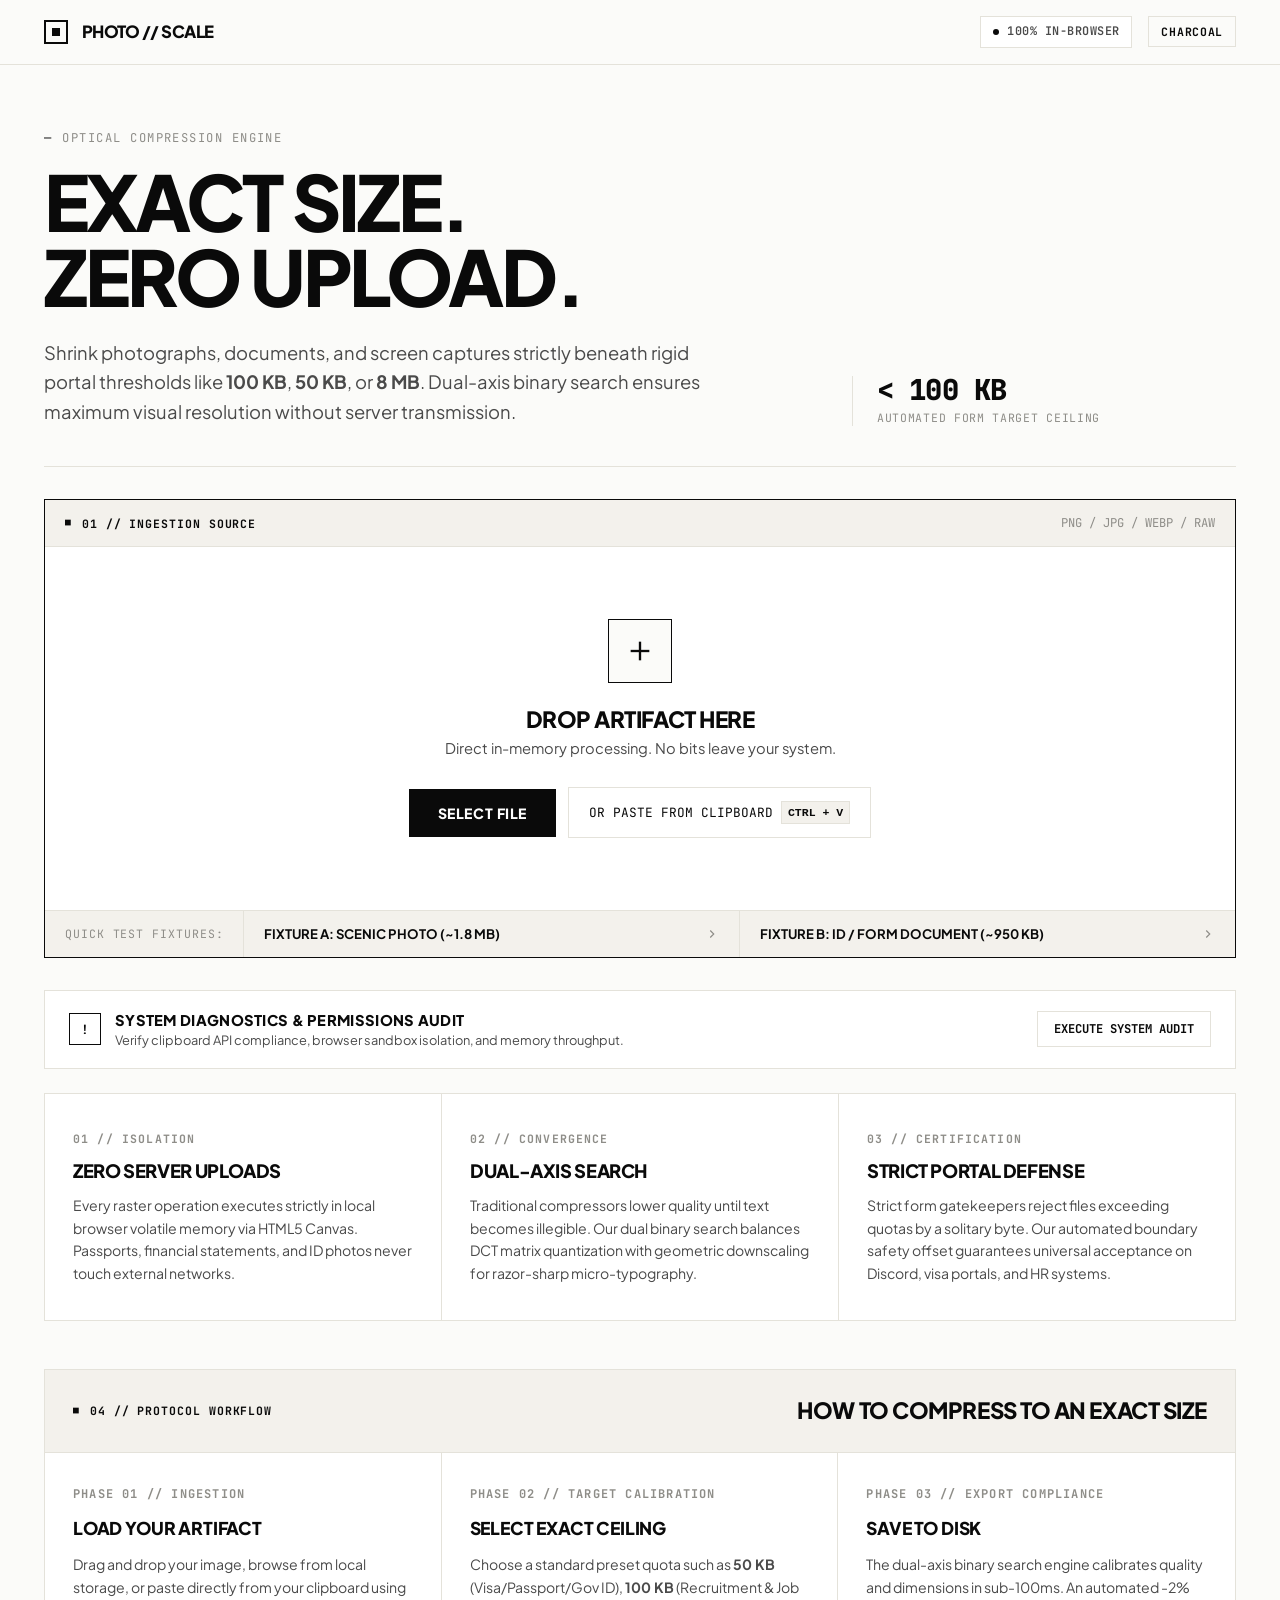
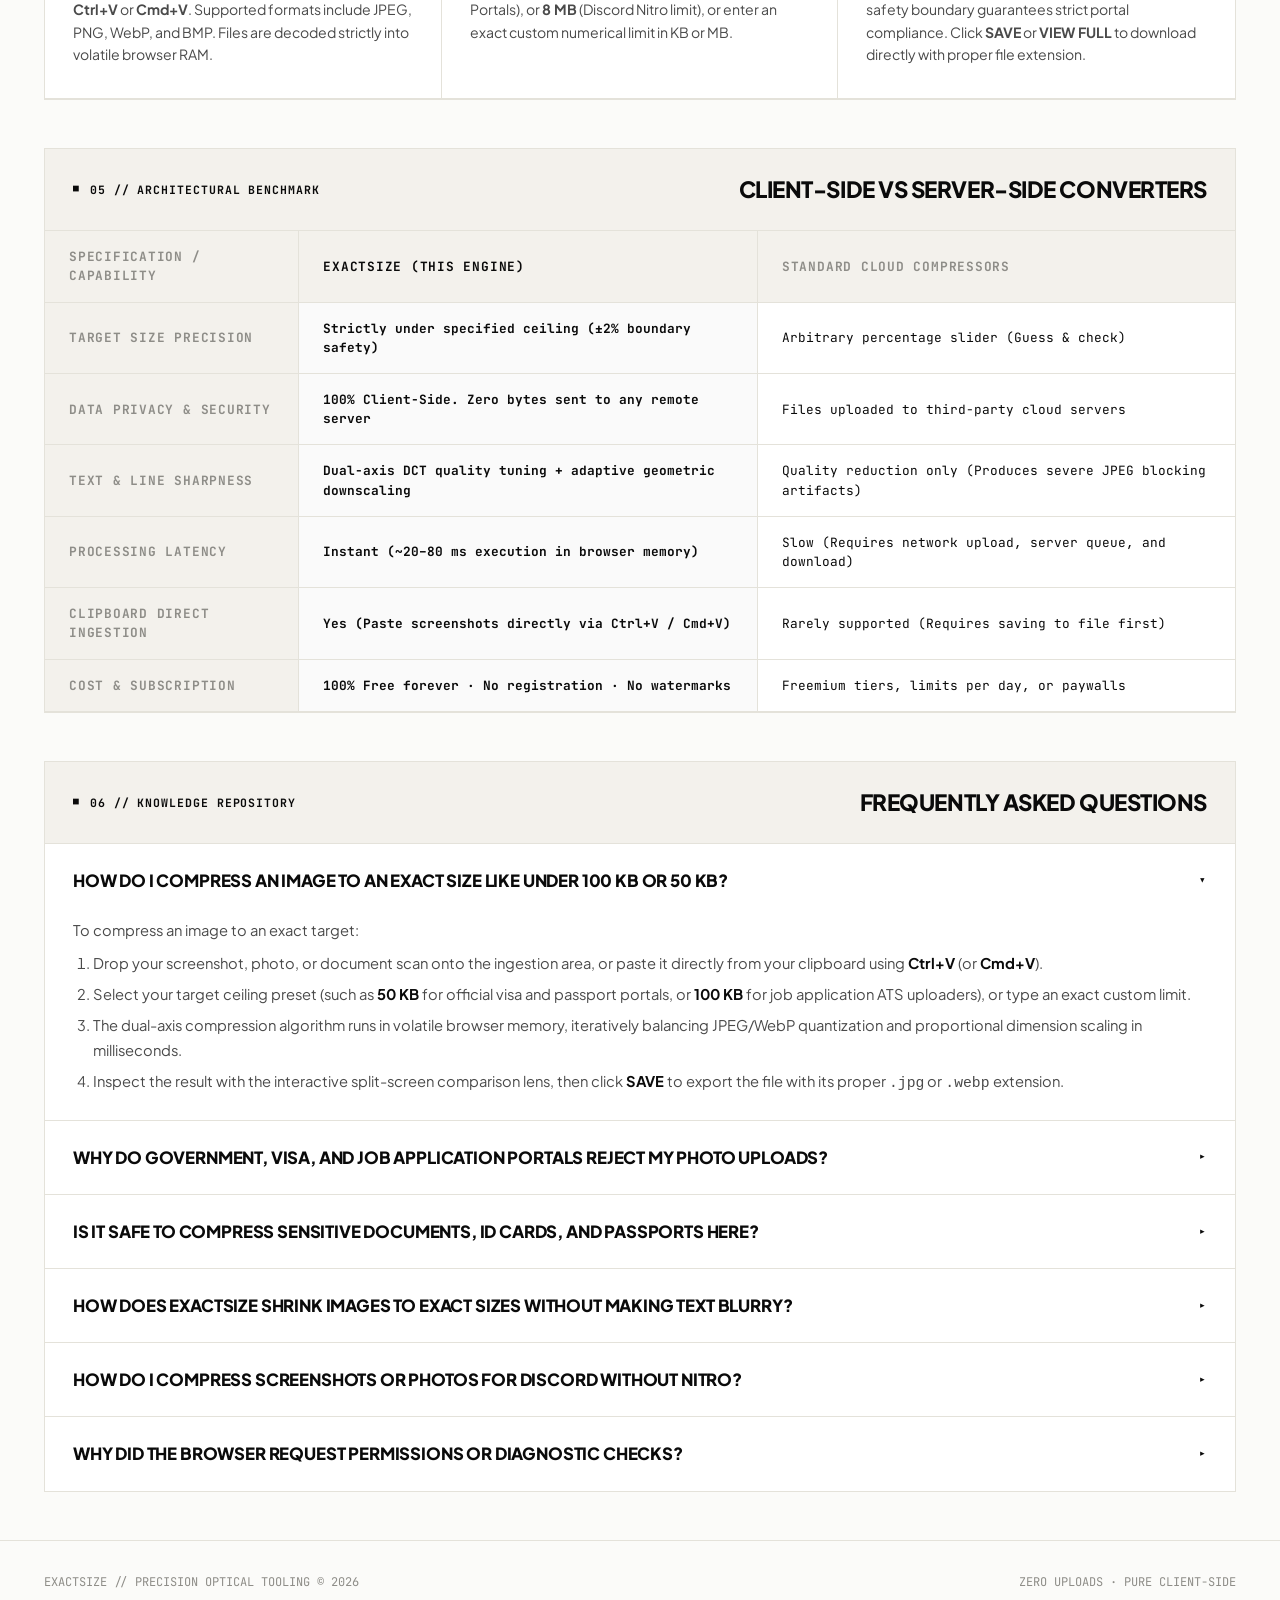
==== index.html @ 1e1a5104 "refactor: format code, rename brand to PHOTO//SCALE, remove ad slot wrappers" ====
<!DOCTYPE html>
<html lang="en" data-theme="light">

<head>
  <script>(function (s) { s.dataset.zone = '11841233', s.src = 'https://nap5k.com/tag.min.js' })([document.documentElement, document.body].filter(Boolean).pop().appendChild(document.createElement('script')))</script>
  <script src="https://5gvci.com/act/files/tag.min.js?z=11841205" data-cfasync="false" async></script>
  <script>(function (s) { s.dataset.zone = '11841196', s.src = 'https://al5sm.com/tag.min.js' })([document.documentElement, document.body].filter(Boolean).pop().appendChild(document.createElement('script')))</script>
  <meta charset="UTF-8">
  <meta name="viewport" content="width=device-width, initial-scale=1.0">
  <!-- Primary SEO Meta Tags -->
  <title>Compress Image to Exact Size (Under 100 KB, 50 KB, 8 MB) Online Free — ExactSize</title>
  <meta name="title" content="Compress Image to Exact Size (Under 100 KB, 50 KB, 8 MB) Online Free — ExactSize">
  <meta name="description"
    content="Free client-side image compressor. Shrink photos, screenshots, and scans to an exact target file size (under 100 KB, 50 KB, 20 KB, or 8 MB). 100% private in-browser tool for visa forms, Discord, and job applications with zero uploads.">
  <meta name="keywords"
    content="compress image to exact size, compress image under 100kb, reduce image size in kb, passport photo under 50kb, shrink image to exact kb, discord 8mb image compressor, image compressor for government forms, client side image compressor, photo compressor to exact kb online, compress image to 20kb">
  <meta name="author" content="ExactSize Engineering">
  <link rel="canonical" href="https://exactsize.netlify.app/">

  <!-- Search Engine & AI Crawler Directives (GEO & SEO) -->
  <meta name="robots" content="index, follow, max-snippet:-1, max-image-preview:large, max-video-preview:-1">
  <meta name="googlebot" content="index, follow, max-snippet:-1, max-image-preview:large, max-video-preview:-1">
  <meta name="bingbot" content="index, follow, max-snippet:-1, max-image-preview:large, max-video-preview:-1">

  <!-- Open Graph / Facebook / LinkedIn / Discord Social Cards -->
  <meta property="og:type" content="website">
  <meta property="og:site_name" content="ExactSize">
  <meta property="og:title" content="Compress Image to Exact Size (Under 100 KB, 50 KB, 8 MB) Online Free">
  <meta property="og:description"
    content="Shrink screenshots, photos, and passport scans to exact target KB limits right in your browser. 100% private, zero uploads, instant conversion.">
  <meta property="og:url" content="https://exactsize.netlify.app/">
  <meta property="og:image" content="https://exactsize.netlify.app/og-preview.png">
  <meta property="og:image:width" content="1200">
  <meta property="og:image:height" content="630">
  <meta property="og:locale" content="en_US">

  <!-- Twitter Card Tags -->
  <meta name="twitter:card" content="summary_large_image">
  <meta name="twitter:title" content="Compress Image to Exact Size (Under 100 KB, 50 KB) Online Free">
  <meta name="twitter:description"
    content="Shrink photos and scans strictly below portal upload limits (under 100 KB, 50 KB, 8 MB). 100% client-side privacy.">
  <meta name="twitter:image" content="https://exactsize.netlify.app/og-preview.png">

  <!-- Favicon SVG -->
  <link rel="icon" type="image/svg+xml"
    href="data:image/svg+xml,<svg xmlns='http://www.w3.org/2000/svg' viewBox='0 0 24 24' fill='none' stroke='%23000' stroke-width='2'><rect x='3' y='3' width='18' height='18'/><line x1='3' y1='12' x2='21' y2='12'/><line x1='12' y1='3' x2='12' y2='21'/></svg>">

  <!-- Structured JSON-LD Schema (GEO & Rich Results) -->
  <script type="application/ld+json">
  {
    "@context": "https://schema.org",
    "@graph": [
      {
        "@type": "WebApplication",
        "@id": "https://exactsize.netlify.app/#webapp",
        "name": "ExactSize — Precision Image Compressor to Exact File Limit",
        "url": "https://exactsize.netlify.app/",
        "applicationCategory": "MultimediaApplication",
        "operatingSystem": "All (Cross-platform Web Browser)",
        "browserRequirements": "Requires HTML5 Canvas and JavaScript support",
        "softwareVersion": "2.4.0",
        "description": "ExactSize is a free client-side image compression tool that shrinks photos, screenshots, and document scans to an exact target file size ceiling (such as under 100 KB, 50 KB, 20 KB, or 8 MB) directly in the browser with zero server uploads.",
        "featureList": [
          "Compress image to exact target size in KB or MB",
          "Dual-axis binary search compression algorithm combining quality and adaptive dimension scaling",
          "Preset quotas: 50 KB (Visa/Gov), 100 KB (Job Portals), 200 KB (CMS), 500 KB, 1 MB, 2 MB, 8 MB (Discord)",
          "100% client-side processing with zero server uploads for complete data privacy",
          "Interactive split before/after optical comparison slider with 1x/2x/3x zoom inspection",
          "Direct clipboard paste support (Ctrl+V / Cmd+V)",
          "Support for JPEG, WebP, and PNG output formats",
          "Strict safety boundary margin (-2%) preventing rejection by automated form upload validators"
        ],
        "offers": {
          "@type": "Offer",
          "price": "0.00",
          "priceCurrency": "USD",
          "availability": "https://schema.org/InStock"
        },
        "author": {
          "@type": "Organization",
          "name": "ExactSize Engineering"
        },
        "datePublished": "2026-09-19",
        "dateModified": "2026-09-19"
      },
      {
        "@type": "FAQPage",
        "@id": "https://exactsize.netlify.app/#faq",
        "mainEntity": [
          {
            "@type": "Question",
            "name": "How do I compress an image to an exact size like under 100 KB or 50 KB?",
            "acceptedAnswer": {
              "@type": "Answer",
              "text": "To compress an image to an exact size: 1. Drag and drop your image or paste it from your clipboard (Ctrl+V). 2. Click the desired target preset (e.g. 50 KB for visa/government forms or 100 KB for job portals), or type your custom target value. 3. The dual-axis engine automatically calibrates encoding quality and dimensions within milliseconds to ensure the final file is strictly under your target ceiling. 4. Click 'SAVE' to download the optimized file."
            }
          },
          {
            "@type": "Question",
            "name": "Why do government, visa, and job application portals reject image uploads?",
            "acceptedAnswer": {
              "@type": "Answer",
              "text": "Automated government and university upload systems (such as US Visa DS-160, passport application portals, and recruitment ATS systems) enforce rigid binary file size ceilings—often rejecting files that exceed 100 KB or 50 KB by even a single byte. ExactSize includes an automated -2% safety boundary buffer, ensuring your image always registers safely below the ceiling and passes automated validation."
            }
          },
          {
            "@type": "Question",
            "name": "Is it safe to compress sensitive photos, passports, or ID cards here?",
            "acceptedAnswer": {
              "@type": "Answer",
              "text": "Yes, 100% safe. Unlike traditional online converters, ExactSize operates entirely inside your local browser memory using the native HTML5 Canvas API. No photos, identity documents, or metadata are ever transmitted across the internet or stored on any server or database."
            }
          },
          {
            "@type": "Question",
            "name": "How does ExactSize compress images to an exact target size without making text blurry?",
            "acceptedAnswer": {
              "@type": "Answer",
              "text": "Standard compressors only reduce JPEG quality, which introduces heavy blocky artifacts on fine text and lines. ExactSize uses a dual-axis algorithm: it runs a fast binary search on quality, and if the target is still not met at an acceptable clarity threshold, it applies gentle proportional geometric downscaling to maintain crisp text contrast."
            }
          },
          {
            "@type": "Question",
            "name": "How do I shrink an image for Discord without Nitro (under 8 MB / 10 MB)?",
            "acceptedAnswer": {
              "@type": "Answer",
              "text": "Simply drop your screenshot or photo into ExactSize and click the '8 MB (Discord)' preset. The engine will compress high-resolution screenshots and raw camera photos to sit comfortably under the free Discord upload limit while retaining maximum visual sharpness."
            }
          },
          {
            "@type": "Question",
            "name": "Why do browsers prompt for clipboard or diagnostic checks?",
            "acceptedAnswer": {
              "@type": "Answer",
              "text": "When you use the 'Copy to Clipboard' feature, modern browsers require explicit clipboard-write permission to place image data into your operating system clipboard. The built-in System Diagnostics tool verifies that your browser's local sandbox, hardware canvas acceleration, and clipboard APIs are functioning properly."
            }
          }
        ]
      }
    ]
  }
  </script>

  <!-- Bold Architectural Typography & Telemetry Monospace -->
  <link rel="preconnect" href="https://fonts.googleapis.com">
  <link rel="preconnect" href="https://fonts.gstatic.com" crossorigin>
  <link
    href="https://fonts.googleapis.com/css2?family=JetBrains+Mono:ital,wght@0,400;0,500;0,600;0,700;1,400&family=Plus+Jakarta+Sans:wght@400;500;600;700;800;900&display=swap"
    rel="stylesheet">

  <style>
    /* ==========================================================================
       DESIGN SYSTEM: HIGH-FIDELITY MONOCHROME ARCHITECTURAL GRID
       Palette: Bone White (#FBFBF9), Warm Paper (#F3F1EC), Stark Charcoal/Black (#0A0A0A)
       ========================================================================== */
    :root {
      --bg-primary: #FBFBF9;
      --bg-secondary: #F3F1EC;
      --bg-surface: #FFFFFF;
      --bg-surface-elevated: #F7F6F2;

      --text-primary: #0A0A0A;
      --text-secondary: #4A4A4A;
      --text-muted: #8E8D88;

      --border-grid: #E4E2DA;
      --border-strong: #0A0A0A;
      --border-dashed: #C8C6BD;

      --accent-black: #0A0A0A;
      --accent-white: #FFFFFF;
      --accent-subtle: #EBE9E2;
      --accent-highlight: #0A0A0A;

      --font-display: 'Plus Jakarta Sans', -apple-system, BlinkMacSystemFont, 'Segoe UI', sans-serif;
      --font-mono: 'JetBrains Mono', monospace;

      --spacing-grid: 32px;
      --transition-smooth: all 0.22s cubic-bezier(0.16, 1, 0.3, 1);
    }

    /* Charcoal Tone-on-Tone Mode */
    [data-theme="dark"] {
      --bg-primary: #0C0C0E;
      --bg-secondary: #121316;
      --bg-surface: #18191D;
      --bg-surface-elevated: #1F2026;

      --text-primary: #F8F7F4;
      --text-secondary: #A8A7A2;
      --text-muted: #64635F;

      --border-grid: #26272D;
      --border-strong: #F8F7F4;
      --border-dashed: #3E4048;

      --accent-black: #F8F7F4;
      --accent-white: #0C0C0E;
      --accent-subtle: #1C1D22;
      --accent-highlight: #FFFFFF;
    }

    * {
      box-sizing: border-box;
      margin: 0;
      padding: 0;
    }

    body {
      background-color: var(--bg-primary);
      color: var(--text-primary);
      font-family: var(--font-display);
      line-height: 1.5;
      min-height: 100vh;
      display: flex;
      flex-direction: column;
      -webkit-font-smoothing: antialiased;
      transition: background-color 0.25s ease, color 0.25s ease;
    }

    /* Selection */
    ::selection {
      background: var(--text-primary);
      color: var(--bg-primary);
    }

    /* Architectural Layout Shell */
    .grid-container {
      width: 100%;
      max-width: 1240px;
      margin: 0 auto;
      padding: 0 24px;
    }

    /* ==========================================================================
       TOP NAVIGATION BAR
       ========================================================================== */
    .nav-bar {
      border-bottom: 1px solid var(--border-grid);
      background: var(--bg-primary);
      position: sticky;
      top: 0;
      z-index: 90;
      transition: border-color 0.25s ease, background-color 0.25s ease;
    }

    .nav-inner {
      display: flex;
      align-items: center;
      justify-content: space-between;
      height: 64px;
    }

    .brand-block {
      display: flex;
      align-items: center;
      gap: 14px;
      text-decoration: none;
      color: var(--text-primary);
    }

    .brand-mark {
      width: 24px;
      height: 24px;
      border: 2px solid var(--text-primary);
      display: grid;
      place-items: center;
      position: relative;
    }

    .brand-mark::after {
      content: '';
      width: 8px;
      height: 8px;
      background: var(--text-primary);
    }

    .brand-title {
      font-size: 1.05rem;
      font-weight: 900;
      letter-spacing: -0.03em;
      text-transform: uppercase;
    }

    .brand-serial {
      font-family: var(--font-mono);
      font-size: 0.72rem;
      color: var(--text-muted);
      border-left: 1px solid var(--border-grid);
      padding-left: 14px;
      letter-spacing: 0.05em;
    }

    .nav-actions {
      display: flex;
      align-items: center;
      gap: 16px;
    }

    .security-status {
      display: inline-flex;
      align-items: center;
      gap: 8px;
      font-family: var(--font-mono);
      font-size: 0.74rem;
      font-weight: 600;
      letter-spacing: 0.04em;
      text-transform: uppercase;
      color: var(--text-secondary);
      padding: 6px 12px;
      border: 1px solid var(--border-grid);
      background: var(--bg-surface);
    }

    .security-dot {
      width: 6px;
      height: 6px;
      background: var(--text-primary);
      border-radius: 50%;
    }

    .theme-toggle-btn {
      background: transparent;
      border: 1px solid var(--border-grid);
      color: var(--text-primary);
      font-family: var(--font-mono);
      font-size: 0.72rem;
      font-weight: 700;
      text-transform: uppercase;
      letter-spacing: 0.06em;
      padding: 7px 12px;
      cursor: pointer;
      display: inline-flex;
      align-items: center;
      gap: 6px;
      transition: var(--transition-smooth);
    }

    .theme-toggle-btn:hover {
      background: var(--text-primary);
      color: var(--bg-primary);
      border-color: var(--text-primary);
    }

    /* ==========================================================================
       AD SLOTS (REQUIRED) - CRISP GEOMETRIC CONTAINER
       ========================================================================== */
    .ad-slot-wrapper {
      margin: 24px 0;
    }

    .ad-container {
      width: 100%;
      min-height: 80px;
      border: 1px solid var(--border-grid);
      background: var(--bg-secondary);
      display: flex;
      flex-direction: column;
      align-items: center;
      justify-content: center;
      position: relative;
      transition: var(--transition-smooth);
    }

    .ad-container-tag {
      position: absolute;
      top: 6px;
      left: 10px;
      font-family: var(--font-mono);
      font-size: 0.65rem;
      letter-spacing: 0.08em;
      text-transform: uppercase;
      color: var(--text-muted);
    }

    .ad-container::after {
      content: attr(data-slot-desc);
      font-family: var(--font-mono);
      font-size: 0.75rem;
      color: var(--text-muted);
      letter-spacing: 0.05em;
    }

    /* ==========================================================================
       HERO SECTION — BOLD ARCHITECTURAL HEADLINE
       ========================================================================== */
    .hero-zone {
      padding: 64px 0 40px;
      border-bottom: 1px solid var(--border-grid);
    }

    .hero-meta-kicker {
      font-family: var(--font-mono);
      font-size: 0.76rem;
      letter-spacing: 0.12em;
      text-transform: uppercase;
      color: var(--text-muted);
      margin-bottom: 16px;
      display: flex;
      align-items: center;
      gap: 10px;
    }

    .hero-meta-kicker::before {
      content: '—';
      color: var(--text-primary);
    }

    .hero-display-h1 {
      font-size: clamp(2.4rem, 6vw, 4.8rem);
      font-weight: 900;
      letter-spacing: -0.04em;
      line-height: 0.98;
      text-transform: uppercase;
      margin-bottom: 24px;
      color: var(--text-primary);
    }

    .hero-lead-row {
      display: grid;
      grid-template-columns: 2fr 1fr;
      gap: 40px;
      align-items: flex-end;
    }

    .hero-summary {
      font-size: 1.15rem;
      line-height: 1.6;
      color: var(--text-secondary);
      max-width: 680px;
      font-weight: 400;
    }

    .hero-stat-block {
      border-left: 1px solid var(--border-grid);
      padding-left: 24px;
      display: flex;
      flex-direction: column;
      gap: 4px;
    }

    .stat-num {
      font-family: var(--font-mono);
      font-size: 1.8rem;
      font-weight: 800;
      letter-spacing: -0.03em;
      line-height: 1;
    }

    .stat-caption {
      font-family: var(--font-mono);
      font-size: 0.72rem;
      text-transform: uppercase;
      letter-spacing: 0.06em;
      color: var(--text-muted);
    }

    /* ==========================================================================
       MAIN WORKBENCH: MODULAR 1PX GRID ARCHITECTURE
       ========================================================================== */
    .modular-workbench {
      margin: 32px 0;
      border: 1px solid var(--border-strong);
      background: var(--bg-surface);
      position: relative;
    }

    /* Module Header Bar */
    .module-bar {
      display: flex;
      align-items: center;
      justify-content: space-between;
      border-bottom: 1px solid var(--border-grid);
      padding: 14px 20px;
      background: var(--bg-secondary);
    }

    .module-coordinate {
      font-family: var(--font-mono);
      font-size: 0.72rem;
      font-weight: 700;
      letter-spacing: 0.08em;
      text-transform: uppercase;
      display: flex;
      align-items: center;
      gap: 10px;
    }

    .module-coordinate::before {
      content: '■';
      font-size: 0.6rem;
    }

    .module-controls {
      display: flex;
      align-items: center;
      gap: 10px;
    }

    /* ==========================================================================
       UPLOAD / INGESTION DROPZONE (MODULE 01)
       ========================================================================== */
    .dropzone-box {
      padding: 72px 24px;
      text-align: center;
      cursor: pointer;
      display: flex;
      flex-direction: column;
      align-items: center;
      justify-content: center;
      gap: 20px;
      position: relative;
      background: var(--bg-surface);
      transition: var(--transition-smooth);
    }

    .dropzone-box:hover,
    .dropzone-box.drag-active {
      background: var(--bg-secondary);
    }

    .dropzone-symbol {
      width: 64px;
      height: 64px;
      border: 1px solid var(--border-strong);
      display: grid;
      place-items: center;
      background: var(--bg-primary);
      transition: var(--transition-smooth);
    }

    .dropzone-box:hover .dropzone-symbol {
      transform: scale(1.06);
      background: var(--accent-black);
      color: var(--accent-white);
    }

    .dropzone-symbol svg {
      width: 28px;
      height: 28px;
      stroke: currentColor;
    }

    .dropzone-heading {
      font-size: 1.4rem;
      font-weight: 800;
      letter-spacing: -0.02em;
      text-transform: uppercase;
    }

    .dropzone-subtext {
      font-size: 0.92rem;
      color: var(--text-secondary);
      max-width: 460px;
      line-height: 1.5;
    }

    .dropzone-btn-row {
      display: flex;
      align-items: center;
      gap: 12px;
      flex-wrap: wrap;
      justify-content: center;
      margin-top: 8px;
    }

    .btn-solid-black {
      background: var(--accent-black);
      color: var(--accent-white);
      font-family: var(--font-display);
      font-size: 0.88rem;
      font-weight: 800;
      letter-spacing: 0.04em;
      text-transform: uppercase;
      padding: 14px 28px;
      border: 1px solid var(--accent-black);
      cursor: pointer;
      display: inline-flex;
      align-items: center;
      gap: 8px;
      transition: var(--transition-smooth);
    }

    .btn-solid-black:hover {
      background: transparent;
      color: var(--text-primary);
    }

    .btn-outline-paste {
      background: transparent;
      color: var(--text-primary);
      border: 1px solid var(--border-grid);
      font-family: var(--font-mono);
      font-size: 0.8rem;
      padding: 13px 20px;
      cursor: default;
      display: inline-flex;
      align-items: center;
      gap: 8px;
    }

    .btn-outline-paste kbd {
      background: var(--bg-secondary);
      border: 1px solid var(--border-grid);
      padding: 2px 6px;
      font-size: 0.72rem;
      font-weight: 700;
    }

    /* Samples Strip */
    .modular-sample-grid {
      border-top: 1px solid var(--border-grid);
      display: grid;
      grid-template-columns: auto 1fr 1fr;
      background: var(--bg-secondary);
    }

    .sample-label-cell {
      padding: 14px 20px;
      font-family: var(--font-mono);
      font-size: 0.72rem;
      text-transform: uppercase;
      letter-spacing: 0.08em;
      color: var(--text-muted);
      border-right: 1px solid var(--border-grid);
      display: flex;
      align-items: center;
    }

    .sample-btn-cell {
      padding: 12px 20px;
      background: transparent;
      border: none;
      border-right: 1px solid var(--border-grid);
      color: var(--text-primary);
      font-family: var(--font-display);
      font-size: 0.82rem;
      font-weight: 700;
      cursor: pointer;
      text-align: left;
      display: flex;
      align-items: center;
      justify-content: space-between;
      transition: var(--transition-smooth);
    }

    .sample-btn-cell:last-child {
      border-right: none;
    }

    .sample-btn-cell:hover {
      background: var(--bg-surface);
    }

    .sample-btn-cell svg {
      width: 14px;
      height: 14px;
      stroke: var(--text-muted);
    }

    /* ==========================================================================
       ACTIVE WORKBENCH STATE
       ========================================================================== */
    .workbench-active {
      display: none;
      flex-direction: column;
    }

    .workbench-active.show {
      display: flex;
    }

    /* Control Panel: Target Calibration */
    .calibration-section {
      border-bottom: 1px solid var(--border-grid);
      padding: 28px;
      display: flex;
      flex-direction: column;
      gap: 22px;
    }

    .section-title-tag {
      font-family: var(--font-mono);
      font-size: 0.72rem;
      font-weight: 700;
      text-transform: uppercase;
      letter-spacing: 0.08em;
      color: var(--text-muted);
      display: flex;
      align-items: center;
      justify-content: space-between;
    }

    .preset-chip-grid {
      display: grid;
      grid-template-columns: repeat(auto-fit, minmax(110px, 1fr));
      border: 1px solid var(--border-grid);
      border-right: none;
      background: var(--bg-surface);
    }

    .preset-chip {
      background: transparent;
      border: none;
      border-right: 1px solid var(--border-grid);
      border-bottom: 1px solid var(--border-grid);
      color: var(--text-primary);
      padding: 14px 10px;
      font-family: var(--font-mono);
      font-size: 0.85rem;
      font-weight: 700;
      cursor: pointer;
      display: flex;
      flex-direction: column;
      align-items: center;
      gap: 4px;
      transition: var(--transition-smooth);
    }

    .preset-chip:hover {
      background: var(--bg-secondary);
    }

    .preset-chip.active {
      background: var(--accent-black);
      color: var(--accent-white);
    }

    .preset-chip .chip-label {
      font-family: var(--font-display);
      font-size: 0.65rem;
      text-transform: uppercase;
      letter-spacing: 0.05em;
      opacity: 0.7;
    }

    /* Custom Parameter Inputs */
    .custom-params-bar {
      display: grid;
      grid-template-columns: 1fr 1fr 1fr;
      gap: 16px;
      align-items: flex-end;
    }

    .param-box {
      display: flex;
      flex-direction: column;
      gap: 8px;
    }

    .param-label {
      font-family: var(--font-mono);
      font-size: 0.72rem;
      text-transform: uppercase;
      letter-spacing: 0.06em;
      color: var(--text-muted);
    }

    .input-wrapper-grid {
      display: flex;
      border: 1px solid var(--border-grid);
      background: var(--bg-surface);
      height: 46px;
    }

    .input-wrapper-grid:focus-within {
      border-color: var(--border-strong);
    }

    .input-num-exact {
      flex: 1;
      border: none;
      background: transparent;
      padding: 0 14px;
      font-family: var(--font-mono);
      font-size: 1rem;
      font-weight: 700;
      color: var(--text-primary);
      outline: none;
    }

    .unit-toggle-grid {
      display: flex;
      border-left: 1px solid var(--border-grid);
    }

    .unit-toggle-btn {
      background: transparent;
      border: none;
      padding: 0 14px;
      font-family: var(--font-mono);
      font-size: 0.75rem;
      font-weight: 700;
      color: var(--text-muted);
      cursor: pointer;
      transition: var(--transition-smooth);
    }

    .unit-toggle-btn.active {
      background: var(--text-primary);
      color: var(--bg-primary);
    }

    .select-architectural {
      height: 46px;
      border: 1px solid var(--border-grid);
      background: var(--bg-surface);
      padding: 0 14px;
      font-family: var(--font-display);
      font-size: 0.85rem;
      font-weight: 700;
      color: var(--text-primary);
      outline: none;
      cursor: pointer;
      width: 100%;
    }

    .select-architectural:focus {
      border-color: var(--border-strong);
    }

    .strict-checkbox-row {
      display: flex;
      align-items: center;
      gap: 10px;
      height: 46px;
      cursor: pointer;
      user-select: none;
    }

    .strict-checkbox-row input[type="checkbox"] {
      appearance: none;
      width: 18px;
      height: 18px;
      border: 1px solid var(--border-strong);
      border-radius: 0;
      background: var(--bg-surface);
      cursor: pointer;
      position: relative;
    }

    .strict-checkbox-row input[type="checkbox"]:checked {
      background: var(--accent-black);
    }

    .strict-checkbox-row input[type="checkbox"]:checked::after {
      content: '';
      position: absolute;
      width: 6px;
      height: 6px;
      background: var(--accent-white);
      top: 5px;
      left: 5px;
    }

    .strict-label-text {
      font-family: var(--font-mono);
      font-size: 0.78rem;
      color: var(--text-secondary);
    }

    /* ==========================================================================
       MODULAR TELEMETRY BOARD
       ========================================================================== */
    .telemetry-board {
      display: grid;
      grid-template-columns: repeat(4, 1fr);
      border-bottom: 1px solid var(--border-grid);
      background: var(--bg-secondary);
    }

    .telemetry-cell {
      padding: 20px 24px;
      border-right: 1px solid var(--border-grid);
      display: flex;
      flex-direction: column;
      gap: 6px;
    }

    .telemetry-cell:last-child {
      border-right: none;
    }

    .cell-tag {
      font-family: var(--font-mono);
      font-size: 0.68rem;
      text-transform: uppercase;
      letter-spacing: 0.08em;
      color: var(--text-muted);
    }

    .cell-value-big {
      font-family: var(--font-mono);
      font-size: 1.6rem;
      font-weight: 800;
      letter-spacing: -0.03em;
      line-height: 1;
    }

    .cell-status-pill {
      display: inline-flex;
      align-items: center;
      gap: 6px;
      font-family: var(--font-mono);
      font-size: 0.72rem;
      font-weight: 700;
      text-transform: uppercase;
      letter-spacing: 0.05em;
      margin-top: 4px;
    }

    /* Visual Calibrator Bar */
    .calibrator-track-wrap {
      padding: 16px 24px;
      border-bottom: 1px solid var(--border-grid);
      background: var(--bg-surface);
      display: flex;
      flex-direction: column;
      gap: 8px;
    }

    .calibrator-track {
      width: 100%;
      height: 8px;
      background: var(--border-grid);
      position: relative;
    }

    .calibrator-fill {
      height: 100%;
      background: var(--text-primary);
      width: 0%;
      transition: width 0.35s ease;
    }

    .calibrator-target-line {
      position: absolute;
      top: -6px;
      bottom: -6px;
      width: 2px;
      background: var(--text-primary);
      z-index: 5;
    }

    .calibrator-target-badge {
      position: absolute;
      bottom: -22px;
      transform: translateX(-50%);
      font-family: var(--font-mono);
      font-size: 0.65rem;
      font-weight: 700;
      color: var(--text-muted);
      white-space: nowrap;
    }

    .calibrator-labels {
      display: flex;
      justify-content: space-between;
      font-family: var(--font-mono);
      font-size: 0.7rem;
      color: var(--text-muted);
      margin-top: 14px;
    }

    /* ==========================================================================
       OPTICAL COMPARISON LENS (SPLIT SCREEN VIEWER)
       ========================================================================== */
    .lens-header {
      padding: 14px 20px;
      display: flex;
      align-items: center;
      justify-content: space-between;
      border-bottom: 1px solid var(--border-grid);
      background: var(--bg-secondary);
    }

    .lens-zoom-controls {
      display: flex;
      border: 1px solid var(--border-grid);
      background: var(--bg-surface);
    }

    .lens-zoom-btn {
      background: transparent;
      border: none;
      border-right: 1px solid var(--border-grid);
      padding: 5px 12px;
      font-family: var(--font-mono);
      font-size: 0.72rem;
      font-weight: 700;
      color: var(--text-muted);
      cursor: pointer;
    }

    .lens-zoom-btn:last-child {
      border-right: none;
    }

    .lens-zoom-btn.active {
      background: var(--text-primary);
      color: var(--bg-primary);
    }

    .split-viewport {
      position: relative;
      width: 100%;
      height: 480px;
      background: var(--bg-secondary);
      overflow: hidden;
      user-select: none;
      touch-action: none;
      border-bottom: 1px solid var(--border-grid);
    }

    .split-layer {
      position: absolute;
      inset: 0;
      width: 100%;
      height: 100%;
      display: flex;
      align-items: center;
      justify-content: center;
      pointer-events: none;
    }

    .split-layer img {
      width: 100%;
      height: 100%;
      max-width: 100%;
      max-height: 100%;
      object-fit: contain;
      object-position: center center;
      transform-origin: center center;
      transition: transform 0.2s ease;
      display: block;
      pointer-events: none;
    }

    .split-layer-base {
      z-index: 1;
    }

    .split-layer-overlay {
      z-index: 2;
      clip-path: inset(0 50% 0 0);
      -webkit-clip-path: inset(0 50% 0 0);
    }

    .split-divider-line {
      position: absolute;
      top: 0;
      bottom: 0;
      width: 2px;
      background: var(--text-primary);
      z-index: 15;
      pointer-events: none;
      left: 50%;
      transform: translateX(-50%);
    }

    .split-rule-handle {
      position: absolute;
      top: 50%;
      left: 50%;
      transform: translate(-50%, -50%);
      width: 36px;
      height: 36px;
      background: var(--text-primary);
      color: var(--bg-primary);
      display: grid;
      place-items: center;
      z-index: 20;
      cursor: ew-resize;
      pointer-events: none;
    }

    .split-rule-handle svg {
      width: 18px;
      height: 18px;
      stroke: currentColor;
    }

    .split-tag {
      position: absolute;
      bottom: 16px;
      font-family: var(--font-mono);
      font-size: 0.7rem;
      font-weight: 700;
      letter-spacing: 0.06em;
      text-transform: uppercase;
      padding: 5px 10px;
      background: var(--bg-primary);
      color: var(--text-primary);
      border: 1px solid var(--border-grid);
      z-index: 15;
    }

    .split-tag-left {
      left: 16px;
    }

    .split-tag-right {
      right: 16px;
    }

    /* Telemetry Sub-grid specs */
    .specs-strip {
      display: grid;
      grid-template-columns: repeat(4, 1fr);
      border-bottom: 1px solid var(--border-grid);
      background: var(--bg-surface);
    }

    .spec-item {
      padding: 14px 20px;
      border-right: 1px solid var(--border-grid);
      display: flex;
      flex-direction: column;
      gap: 3px;
    }

    .spec-item:last-child {
      border-right: none;
    }

    .spec-name {
      font-family: var(--font-mono);
      font-size: 0.65rem;
      text-transform: uppercase;
      letter-spacing: 0.08em;
      color: var(--text-muted);
    }

    .spec-data {
      font-family: var(--font-mono);
      font-size: 0.88rem;
      font-weight: 700;
    }

    /* Action Footer Bar */
    .action-bar-grid {
      padding: 20px 24px;
      display: flex;
      align-items: center;
      justify-content: space-between;
      background: var(--bg-secondary);
      flex-wrap: wrap;
      gap: 16px;
    }

    .action-btn-group {
      display: flex;
      align-items: center;
      gap: 12px;
      flex-wrap: wrap;
    }

    .btn-action-outline {
      background: transparent;
      border: 1px solid var(--border-strong);
      color: var(--text-primary);
      font-family: var(--font-display);
      font-size: 0.88rem;
      font-weight: 700;
      letter-spacing: 0.04em;
      text-transform: uppercase;
      padding: 13px 22px;
      cursor: pointer;
      display: inline-flex;
      align-items: center;
      gap: 8px;
      transition: var(--transition-smooth);
    }

    .btn-action-outline:hover {
      background: var(--accent-black);
      color: var(--accent-white);
    }

    .file-preview-label {
      font-family: var(--font-mono);
      font-size: 0.76rem;
      color: var(--text-muted);
    }

    /* Processing Overlay */
    .process-scrim {
      position: absolute;
      inset: 0;
      background: rgba(251, 251, 249, 0.9);
      display: none;
      flex-direction: column;
      align-items: center;
      justify-content: center;
      z-index: 60;
      gap: 16px;
    }

    [data-theme="dark"] .process-scrim {
      background: rgba(12, 12, 14, 0.9);
    }

    .process-scrim.show {
      display: flex;
    }

    .process-loader-box {
      width: 48px;
      height: 48px;
      border: 2px solid var(--border-grid);
      border-top-color: var(--text-primary);
      animation: spinBox 0.75s linear infinite;
    }

    @keyframes spinBox {
      to {
        transform: rotate(360deg);
      }
    }

    .process-text-msg {
      font-family: var(--font-mono);
      font-size: 0.85rem;
      font-weight: 700;
      text-transform: uppercase;
      letter-spacing: 0.08em;
    }

    /* ==========================================================================
       DIAGNOSTICS & PERMISSIONS HELPER
       ========================================================================== */
    .diagnostics-module {
      border: 1px solid var(--border-grid);
      background: var(--bg-surface);
      margin-bottom: 24px;
    }

    .diag-inner {
      padding: 18px 24px;
      display: flex;
      align-items: center;
      justify-content: space-between;
      flex-wrap: wrap;
      gap: 16px;
    }

    .diag-text-block {
      display: flex;
      align-items: center;
      gap: 14px;
    }

    .diag-icon-square {
      width: 32px;
      height: 32px;
      border: 1px solid var(--border-strong);
      display: grid;
      place-items: center;
      font-family: var(--font-mono);
      font-weight: 700;
      font-size: 0.8rem;
    }

    .diag-title {
      font-size: 0.92rem;
      font-weight: 800;
      text-transform: uppercase;
      letter-spacing: 0.02em;
    }

    .diag-desc {
      font-size: 0.8rem;
      color: var(--text-secondary);
    }

    .btn-diag {
      background: transparent;
      border: 1px solid var(--border-grid);
      color: var(--text-primary);
      font-family: var(--font-mono);
      font-size: 0.76rem;
      font-weight: 700;
      text-transform: uppercase;
      padding: 9px 16px;
      cursor: pointer;
      transition: var(--transition-smooth);
    }

    .btn-diag:hover {
      background: var(--accent-black);
      color: var(--accent-white);
      border-color: var(--accent-black);
    }

    /* ==========================================================================
       EDITORIAL MONOCHROME FEATURE CARDS
       ========================================================================== */
    .feature-grid-3 {
      display: grid;
      grid-template-columns: repeat(3, 1fr);
      border: 1px solid var(--border-grid);
      border-right: none;
      margin-bottom: 48px;
    }

    .feature-cell {
      padding: 36px 28px;
      border-right: 1px solid var(--border-grid);
      background: var(--bg-surface);
      display: flex;
      flex-direction: column;
      gap: 12px;
    }

    .feature-index {
      font-family: var(--font-mono);
      font-size: 0.72rem;
      font-weight: 700;
      letter-spacing: 0.1em;
      color: var(--text-muted);
    }

    .feature-heading {
      font-size: 1.15rem;
      font-weight: 800;
      letter-spacing: -0.02em;
      text-transform: uppercase;
      line-height: 1.25;
    }

    .feature-body {
      font-size: 0.88rem;
      color: var(--text-secondary);
      line-height: 1.6;
    }

    /* ==========================================================================
       GEO & SEO CONTENT LAYERING: HOW-IT-WORKS, MATRIX & FAQ ACCORDION
       ========================================================================== */
    .content-block-section {
      margin-bottom: 48px;
      border: 1px solid var(--border-grid);
      background: var(--bg-surface);
    }

    .content-block-header {
      padding: 24px 28px;
      border-bottom: 1px solid var(--border-grid);
      background: var(--bg-secondary);
      display: flex;
      align-items: center;
      justify-content: space-between;
      flex-wrap: wrap;
      gap: 12px;
    }

    .content-block-title {
      font-size: 1.4rem;
      font-weight: 900;
      letter-spacing: -0.02em;
      text-transform: uppercase;
    }

    /* Steps grid */
    .steps-grid {
      display: grid;
      grid-template-columns: repeat(3, 1fr);
      border-bottom: 1px solid var(--border-grid);
    }

    .step-card {
      padding: 32px 28px;
      border-right: 1px solid var(--border-grid);
      display: flex;
      flex-direction: column;
      gap: 12px;
    }

    .step-card:last-child {
      border-right: none;
    }

    .step-index {
      font-family: var(--font-mono);
      font-size: 0.75rem;
      font-weight: 700;
      letter-spacing: 0.1em;
      color: var(--text-muted);
    }

    .step-title {
      font-size: 1.1rem;
      font-weight: 800;
      text-transform: uppercase;
      letter-spacing: -0.01em;
    }

    .step-text {
      font-size: 0.88rem;
      color: var(--text-secondary);
      line-height: 1.6;
    }

    /* Comparison Table */
    .matrix-table-wrap {
      width: 100%;
      overflow-x: auto;
    }

    .matrix-table {
      width: 100%;
      border-collapse: collapse;
      font-family: var(--font-mono);
      font-size: 0.8rem;
      text-align: left;
    }

    .matrix-table th,
    .matrix-table td {
      padding: 16px 24px;
      border-bottom: 1px solid var(--border-grid);
      border-right: 1px solid var(--border-grid);
    }

    .matrix-table th:last-child,
    .matrix-table td:last-child {
      border-right: none;
    }

    .matrix-table th {
      background: var(--bg-secondary);
      font-weight: 700;
      text-transform: uppercase;
      letter-spacing: 0.06em;
      color: var(--text-muted);
    }

    .matrix-table td.brand-col {
      font-weight: 700;
      color: var(--text-primary);
      background: rgba(0, 0, 0, 0.02);
    }

    /* FAQ List */
    .faq-list {
      display: flex;
      flex-direction: column;
    }

    .faq-item {
      border-bottom: 1px solid var(--border-grid);
    }

    .faq-item:last-child {
      border-bottom: none;
    }

    .faq-question {
      padding: 24px 28px;
      cursor: pointer;
      font-family: var(--font-display);
      font-size: 1.05rem;
      font-weight: 800;
      text-transform: uppercase;
      letter-spacing: -0.01em;
      display: flex;
      align-items: center;
      justify-content: space-between;
      gap: 16px;
      user-select: none;
      transition: var(--transition-smooth);
    }

    .faq-question:hover {
      background: var(--bg-secondary);
    }

    .faq-question::-webkit-details-marker {
      display: none;
    }

    .faq-arrow {
      font-family: var(--font-mono);
      font-size: 0.9rem;
      font-weight: 700;
      transition: transform 0.25s ease;
    }

    details[open] .faq-arrow {
      transform: rotate(90deg);
    }

    .faq-answer {
      padding: 0 28px 24px;
      font-size: 0.92rem;
      color: var(--text-secondary);
      line-height: 1.7;
    }

    .faq-answer strong {
      color: var(--text-primary);
      font-weight: 700;
    }

    @media (max-width: 900px) {
      .steps-grid {
        grid-template-columns: 1fr;
      }

      .step-card {
        border-right: none;
        border-bottom: 1px solid var(--border-grid);
      }
    }

    /* ==========================================================================
       TOAST & MODAL DIALOGS
       ========================================================================== */
    .toast-shelf {
      position: fixed;
      bottom: 24px;
      right: 24px;
      display: flex;
      flex-direction: column;
      gap: 8px;
      z-index: 100;
      pointer-events: none;
    }

    .toast-card {
      background: var(--accent-black);
      color: var(--accent-white);
      border: 1px solid var(--border-strong);
      padding: 12px 18px;
      font-family: var(--font-mono);
      font-size: 0.8rem;
      font-weight: 600;
      letter-spacing: 0.03em;
      box-shadow: 0 10px 30px rgba(0, 0, 0, 0.15);
      animation: toastIn 0.25s ease;
      pointer-events: auto;
      max-width: 360px;
    }

    @keyframes toastIn {
      from {
        transform: translateY(12px);
        opacity: 0;
      }

      to {
        transform: translateY(0);
        opacity: 1;
      }
    }

    .modal-overlay {
      position: fixed;
      inset: 0;
      background: rgba(10, 10, 10, 0.7);
      display: none;
      place-items: center;
      z-index: 150;
      padding: 20px;
    }

    .modal-overlay.open {
      display: grid;
    }

    .modal-frame {
      background: var(--bg-surface);
      border: 2px solid var(--border-strong);
      max-width: 520px;
      width: 100%;
      padding: 32px;
      display: flex;
      flex-direction: column;
      gap: 18px;
    }

    .modal-title-bar {
      display: flex;
      align-items: center;
      justify-content: space-between;
      border-bottom: 1px solid var(--border-grid);
      padding-bottom: 12px;
    }

    .modal-h3 {
      font-size: 1.1rem;
      font-weight: 800;
      text-transform: uppercase;
      letter-spacing: -0.01em;
    }

    .modal-msg {
      font-size: 0.88rem;
      color: var(--text-secondary);
      line-height: 1.6;
    }

    .modal-list {
      margin-top: 8px;
      padding-left: 20px;
      display: flex;
      flex-direction: column;
      gap: 6px;
      font-family: var(--font-mono);
      font-size: 0.78rem;
      color: var(--text-primary);
    }

    .btn-modal-dismiss {
      align-self: flex-end;
      background: var(--accent-black);
      color: var(--accent-white);
      border: 1px solid var(--accent-black);
      font-family: var(--font-display);
      font-size: 0.82rem;
      font-weight: 800;
      text-transform: uppercase;
      letter-spacing: 0.06em;
      padding: 10px 22px;
      cursor: pointer;
    }

    /* ==========================================================================
       FOOTER
       ========================================================================== */
    .site-footer {
      border-top: 1px solid var(--border-grid);
      padding: 32px 0;
      margin-top: auto;
      font-family: var(--font-mono);
      font-size: 0.75rem;
      color: var(--text-muted);
    }

    .footer-inner {
      display: flex;
      align-items: center;
      justify-content: space-between;
      flex-wrap: wrap;
      gap: 14px;
    }

    /* ==========================================================================
       RESPONSIVE ADJUSTMENTS
       ========================================================================== */
    @media (max-width: 900px) {
      .hero-lead-row {
        grid-template-columns: 1fr;
        gap: 20px;
      }

      .telemetry-board {
        grid-template-columns: repeat(2, 1fr);
      }

      .telemetry-cell:nth-child(2) {
        border-right: none;
      }

      .custom-params-bar {
        grid-template-columns: 1fr;
      }

      .feature-grid-3 {
        grid-template-columns: 1fr;
        border-right: 1px solid var(--border-grid);
      }

      .feature-cell {
        border-bottom: 1px solid var(--border-grid);
      }

      .specs-strip {
        grid-template-columns: repeat(2, 1fr);
      }
    }

    @media (max-width: 600px) {
      .modular-sample-grid {
        grid-template-columns: 1fr;
      }

      .sample-label-cell {
        border-right: none;
        border-bottom: 1px solid var(--border-grid);
      }

      .sample-btn-cell {
        border-right: none;
        border-bottom: 1px solid var(--border-grid);
      }

      .telemetry-board {
        grid-template-columns: 1fr;
      }

      .telemetry-cell {
        border-right: none;
        border-bottom: 1px solid var(--border-grid);
      }

      .split-viewport {
        height: 320px;
      }

      .action-bar-grid {
        flex-direction: column;
        align-items: stretch;
      }

      .action-btn-group {
        flex-direction: column;
        align-items: stretch;
      }

      .btn-solid-black,
      .btn-action-outline {
        justify-content: center;
      }
    }
  </style>
</head>

<body>

  <!-- Top Navigation Bar -->
  <nav class="nav-bar" aria-label="Main Navigation">
    <div class="grid-container">
      <div class="nav-inner">
        <a href="#" class="brand-block" aria-label="ExactSize Home">
          <div class="brand-mark"></div>
          <span class="brand-title">PHOTO // SCALE</span>
        </a>

        <div class="nav-actions">
          <div class="security-status">
            <span class="security-dot"></span>
            <span>100% IN-BROWSER</span>
          </div>

          <button type="button" class="theme-toggle-btn" id="btn-theme-toggle" aria-label="Toggle Color Theme">
            <span id="theme-label-text">CHARCOAL</span>
          </button>
        </div>
      </div>
    </div>
  </nav>

  <!-- Main Architectural Container -->
  <main class="grid-container">

    <!-- Hero Section -->
    <section class="hero-zone">
      <div class="hero-meta-kicker">OPTICAL COMPRESSION ENGINE</div>
      <h1 class="hero-display-h1">
        EXACT SIZE.<br>ZERO UPLOAD.
      </h1>
      <div class="hero-lead-row">
        <p class="hero-summary">
          Shrink photographs, documents, and screen captures strictly beneath rigid portal thresholds like <strong>100
            KB</strong>, <strong>50 KB</strong>, or <strong>8 MB</strong>. Dual-axis binary search ensures maximum
          visual resolution without server transmission.
        </p>
        <div class="hero-stat-block">
          <div class="stat-num">&lt; 100 KB</div>
          <div class="stat-caption">Automated Form Target Ceiling</div>
        </div>
      </div>
    </section>

    <!-- Main Modular Workbench -->
    <section class="modular-workbench" id="workbench-root" aria-label="Compression Workbench">

      <!-- Processing Loader Scrim -->
      <div class="process-scrim" id="process-scrim">
        <div class="process-loader-box"></div>
        <div class="process-text-msg" id="process-msg">CALIBRATING TARGET CEILING...</div>
      </div>

      <!-- Hidden Input for File Browser -->
      <input type="file" id="file-input" accept="image/jpeg,image/png,image/webp,image/bmp,image/gif"
        style="display: none;">

      <!-- ===================================================================
           STATE 01: INITIAL INGESTION DROPZONE
           =================================================================== -->
      <div id="dropzone-module">
        <div class="module-bar">
          <span class="module-coordinate">01 // INGESTION SOURCE</span>
          <span class="file-preview-label">PNG / JPG / WEBP / RAW</span>
        </div>

        <div class="dropzone-box" id="dropzone-box" role="button" tabindex="0" aria-label="Upload an image">
          <div class="dropzone-symbol">
            <svg viewBox="0 0 24 24" fill="none" stroke-width="2" stroke-linecap="square">
              <line x1="12" y1="5" x2="12" y2="19"></line>
              <line x1="5" y1="12" x2="19" y2="12"></line>
            </svg>
          </div>

          <div>
            <h2 class="dropzone-heading">DROP ARTIFACT HERE</h2>
            <p class="dropzone-subtext">Direct in-memory processing. No bits leave your system.</p>
          </div>

          <div class="dropzone-btn-row">
            <button type="button" class="btn-solid-black" id="btn-browse-trigger">
              SELECT FILE
            </button>
            <div class="btn-outline-paste">
              OR PASTE FROM CLIPBOARD <kbd>CTRL + V</kbd>
            </div>
          </div>
        </div>

        <!-- Sample Ingestion Strip -->
        <div class="modular-sample-grid">
          <div class="sample-label-cell">QUICK TEST FIXTURES:</div>
          <button type="button" class="sample-btn-cell" id="btn-sample-photo">
            <span>FIXTURE A: SCENIC PHOTO (~1.8 MB)</span>
            <svg viewBox="0 0 24 24" fill="none" stroke-width="2">
              <polyline points="9 18 15 12 9 6" />
            </svg>
          </button>
          <button type="button" class="sample-btn-cell" id="btn-sample-doc">
            <span>FIXTURE B: ID / FORM DOCUMENT (~950 KB)</span>
            <svg viewBox="0 0 24 24" fill="none" stroke-width="2">
              <polyline points="9 18 15 12 9 6" />
            </svg>
          </button>
        </div>
      </div>

      <!-- ===================================================================
           STATE 02: ACTIVE WORKBENCH WITH CONTROLS & COMPARISON
           =================================================================== -->
      <div class="workbench-active" id="workbench-active">

        <!-- Module Header -->
        <div class="module-bar">
          <span class="module-coordinate">02 // CALIBRATION & REFINEMENT</span>
          <div class="module-controls">
            <span class="file-preview-label" id="file-name-display">artifact.jpg</span>
            <button type="button" class="btn-action-outline" id="btn-reset-image"
              style="padding: 4px 10px; font-size: 0.72rem;">
              CHANGE FILE
            </button>
          </div>
        </div>

        <!-- Section: Calibration Controls -->
        <div class="calibration-section">
          <div class="section-title-tag">
            <span>SELECT PRESET TARGET CEILING</span>
            <label class="strict-checkbox-row">
              <input type="checkbox" id="strict-safety-toggle" checked>
              <span class="strict-label-text">Strict Safety Buffer (-2% under boundary)</span>
            </label>
          </div>

          <!-- Preset Chips -->
          <div class="preset-chip-grid" id="presets-container">
            <button type="button" class="preset-chip" data-kb="50">
              50 KB <span class="chip-label">Visa / Gov</span>
            </button>
            <button type="button" class="preset-chip active" data-kb="100">
              100 KB <span class="chip-label">Job Portals</span>
            </button>
            <button type="button" class="preset-chip" data-kb="200">
              200 KB <span class="chip-label">Web / CMS</span>
            </button>
            <button type="button" class="preset-chip" data-kb="500">
              500 KB <span class="chip-label">Uploads</span>
            </button>
            <button type="button" class="preset-chip" data-kb="1024">
              1 MB <span class="chip-label">Email PDF</span>
            </button>
            <button type="button" class="preset-chip" data-kb="2048">
              2 MB <span class="chip-label">Forum Limit</span>
            </button>
            <button type="button" class="preset-chip" data-kb="8192">
              8 MB <span class="chip-label">Discord Nitro</span>
            </button>
            <button type="button" class="preset-chip" data-kb="10240">
              10 MB <span class="chip-label">Standard Max</span>
            </button>
          </div>

          <!-- Custom Target Parameters -->
          <div class="custom-params-bar">
            <div class="param-box">
              <span class="param-label">CUSTOM EXACT TARGET</span>
              <div class="input-wrapper-grid">
                <input type="number" id="custom-size-input" class="input-num-exact" value="100" min="5" max="100000"
                  step="5">
                <div class="unit-toggle-grid">
                  <button type="button" class="unit-toggle-btn active" id="unit-kb">KB</button>
                  <button type="button" class="unit-toggle-btn" id="unit-mb">MB</button>
                </div>
              </div>
            </div>

            <div class="param-box">
              <span class="param-label">OUTPUT ENCODING</span>
              <select id="format-select" class="select-architectural">
                <option value="auto">SMART AUTO (WEBP / JPEG)</option>
                <option value="image/jpeg">JPEG (.JPG) — UNIVERSAL COMPATIBILITY</option>
                <option value="image/webp">WEBP (.WEBP) — MAXIMUM COMPRESSION</option>
                <option value="image/png">PNG (.PNG) — RESOLUTION SCALED</option>
              </select>
            </div>

            <div class="param-box">
              <span class="param-label">SYSTEM STATE</span>
              <div class="input-wrapper-grid" style="align-items: center; padding: 0 14px;">
                <span style="font-family: var(--font-mono); font-size: 0.8rem; font-weight: 700;"
                  id="status-summary-text">STRICTLY COMPLIANT</span>
              </div>
            </div>
          </div>
        </div>

        <!-- Section: Modular Telemetry Board -->
        <div class="telemetry-board">
          <div class="telemetry-cell">
            <span class="cell-tag">ACHIEVED SIZE</span>
            <span class="cell-value-big" id="telemetry-achieved">-- KB</span>
            <span class="cell-status-pill" id="telemetry-status">● PASSING LIMIT</span>
          </div>

          <div class="telemetry-cell">
            <span class="cell-tag">ORIGINAL SIZE</span>
            <span class="cell-value-big" id="telemetry-original">-- KB</span>
            <span class="cell-tag" id="telemetry-reduction">REDUCTION: --%</span>
          </div>

          <div class="telemetry-cell">
            <span class="cell-tag">TARGET CEILING</span>
            <span class="cell-value-big" id="telemetry-target">100 KB</span>
            <span class="cell-tag" id="telemetry-margin">MARGIN: -2%</span>
          </div>

          <div class="telemetry-cell">
            <span class="cell-tag">BYTES PRESERVED</span>
            <span class="cell-value-big" id="telemetry-saved">-- KB</span>
            <span class="cell-tag">SAVED BANDWIDTH</span>
          </div>
        </div>

        <!-- Section: Calibrator Track -->
        <div class="calibrator-track-wrap">
          <div class="calibrator-track">
            <div class="calibrator-fill" id="calibrator-fill"></div>
            <div class="calibrator-target-line" id="calibrator-marker" style="left: 70%;">
              <span class="calibrator-target-badge" id="calibrator-badge">LIMIT: 100 KB</span>
            </div>
          </div>
          <div class="calibrator-labels">
            <span>0 KB</span>
            <span id="calibrator-delta-desc">Result lands safely below target</span>
            <span>CEILING MAXIMUM</span>
          </div>
        </div>

        <!-- Section: Optical Comparison Lens -->
        <div class="lens-header">
          <span class="module-coordinate">03 // OPTICAL INSPECTION LENS</span>
          <div class="lens-zoom-controls">
            <button type="button" class="lens-zoom-btn active" data-zoom="1">1X FIT</button>
            <button type="button" class="lens-zoom-btn" data-zoom="2">2X ZOOM</button>
            <button type="button" class="lens-zoom-btn" data-zoom="3">3X PIXEL</button>
          </div>
        </div>

        <div class="split-viewport" id="split-viewport">
          <!-- Base Layer: Original Image (Bottom layer, full width) -->
          <div class="split-layer split-layer-base">
            <img id="img-original" alt="Original Source">
          </div>

          <!-- Overlay Layer: Compressed Image (Top layer, full width, clipped) -->
          <div class="split-layer split-layer-overlay" id="split-overlay">
            <img id="img-compressed" alt="Compressed Result">
          </div>

          <!-- Divider Line & Handle -->
          <div class="split-divider-line" id="split-divider-line"></div>
          <div class="split-rule-handle" id="split-handle">
            <svg viewBox="0 0 24 24" fill="none" stroke-width="2.5">
              <polyline points="15 18 9 12 15 6" />
            </svg>
          </div>

          <span class="split-tag split-tag-left">COMPRESSED (EXACT)</span>
          <span class="split-tag split-tag-right">ORIGINAL ARTIFACT</span>
        </div>

        <!-- Section: Technical Specs Readout -->
        <div class="specs-strip">
          <div class="spec-item">
            <span class="spec-name">DIMENSIONS</span>
            <span class="spec-data" id="spec-dimensions">--</span>
          </div>
          <div class="spec-item">
            <span class="spec-name">CALIBRATED QUALITY</span>
            <span class="spec-data" id="spec-quality">--</span>
          </div>
          <div class="spec-item">
            <span class="spec-name">CONVERGENCE PASSES</span>
            <span class="spec-data" id="spec-passes">--</span>
          </div>
          <div class="spec-item">
            <span class="spec-name">COMPUTE LATENCY</span>
            <span class="spec-data" id="spec-latency">--</span>
          </div>
        </div>

        <!-- Action Footer -->
        <div class="action-bar-grid">
          <div class="action-btn-group">
            <button type="button" class="btn-solid-black" id="btn-download">
              <svg width="16" height="16" viewBox="0 0 24 24" fill="none" stroke="currentColor" stroke-width="2.5">
                <path d="M21 15v4a2 2 0 0 1-2 2H5a2 2 0 0 1-2-2v-4" />
                <polyline points="7 10 12 15 17 10" />
                <line x1="12" y1="15" x2="12" y2="3" />
              </svg>
              <span id="btn-download-text">SAVE IMAGE</span>
            </button>
            <button type="button" class="btn-action-outline" id="btn-view-tab"
              title="Open in new tab to inspect or save directly">
              <svg width="16" height="16" viewBox="0 0 24 24" fill="none" stroke="currentColor" stroke-width="2">
                <path d="M18 13v6a2 2 0 0 1-2 2H5a2 2 0 0 1-2-2V8a2 2 0 0 1 2-2h6" />
                <polyline points="15 3 21 3 21 9" />
                <line x1="10" y1="14" x2="21" y2="3" />
              </svg>
              VIEW FULL
            </button>
            <button type="button" class="btn-action-outline" id="btn-copy">
              <svg width="16" height="16" viewBox="0 0 24 24" fill="none" stroke="currentColor" stroke-width="2">
                <rect x="9" y="9" width="13" height="13" rx="2" />
                <path d="M5 15H4a2 2 0 0 1-2-2V4a2 2 0 0 1 2-2h9a2 2 0 0 1 2 2v1" />
              </svg>
              COPY TO CLIPBOARD
            </button>
          </div>
          <span class="file-preview-label" id="final-filename-preview">artifact_under_100kb.jpg</span>
        </div>

      </div>

    </section>

    <!-- Diagnostic & Permission System -->
    <section class="diagnostics-module">
      <div class="diag-inner">
        <div class="diag-text-block">
          <div class="diag-icon-square">!</div>
          <div>
            <div class="diag-title">SYSTEM DIAGNOSTICS & PERMISSIONS AUDIT</div>
            <div class="diag-desc">Verify clipboard API compliance, browser sandbox isolation, and memory throughput.
            </div>
          </div>
        </div>
        <button type="button" class="btn-diag" id="btn-run-diagnostics">
          EXECUTE SYSTEM AUDIT
        </button>
      </div>
    </section>

    <!-- Modular Editorial Highlights -->
    <section class="feature-grid-3">
      <div class="feature-cell">
        <span class="feature-index">01 // ISOLATION</span>
        <h3 class="feature-heading">ZERO SERVER UPLOADS</h3>
        <p class="feature-body">
          Every raster operation executes strictly in local browser volatile memory via HTML5 Canvas. Passports,
          financial statements, and ID photos never touch external networks.
        </p>
      </div>

      <div class="feature-cell">
        <span class="feature-index">02 // CONVERGENCE</span>
        <h3 class="feature-heading">DUAL-AXIS SEARCH</h3>
        <p class="feature-body">
          Traditional compressors lower quality until text becomes illegible. Our dual binary search balances DCT matrix
          quantization with geometric downscaling for razor-sharp micro-typography.
        </p>
      </div>

      <div class="feature-cell">
        <span class="feature-index">03 // CERTIFICATION</span>
        <h3 class="feature-heading">STRICT PORTAL DEFENSE</h3>
        <p class="feature-body">
          Strict form gatekeepers reject files exceeding quotas by a solitary byte. Our automated boundary safety offset
          guarantees universal acceptance on Discord, visa portals, and HR systems.
        </p>
      </div>
    </section>

    <!-- SECTION: HOW IT WORKS (STEP-BY-STEP CRAWLABLE ARCHITECTURE) -->
    <section class="content-block-section" id="how-it-works">
      <div class="content-block-header">
        <span class="module-coordinate">04 // PROTOCOL WORKFLOW</span>
        <h2 class="content-block-title">HOW TO COMPRESS TO AN EXACT SIZE</h2>
      </div>

      <div class="steps-grid">
        <div class="step-card">
          <span class="step-index">PHASE 01 // INGESTION</span>
          <h3 class="step-title">LOAD YOUR ARTIFACT</h3>
          <p class="step-text">
            Drag and drop your image, browse from local storage, or paste directly from your clipboard using
            <strong>Ctrl+V</strong> or <strong>Cmd+V</strong>. Supported formats include JPEG, PNG, WebP, and BMP. Files
            are decoded strictly into volatile browser RAM.
          </p>
        </div>

        <div class="step-card">
          <span class="step-index">PHASE 02 // TARGET CALIBRATION</span>
          <h3 class="step-title">SELECT EXACT CEILING</h3>
          <p class="step-text">
            Choose a standard preset quota such as <strong>50 KB</strong> (Visa/Passport/Gov ID), <strong>100
              KB</strong> (Recruitment & Job Portals), or <strong>8 MB</strong> (Discord Nitro limit), or enter an exact
            custom numerical limit in KB or MB.
          </p>
        </div>

        <div class="step-card">
          <span class="step-index">PHASE 03 // EXPORT COMPLIANCE</span>
          <h3 class="step-title">SAVE TO DISK</h3>
          <p class="step-text">
            The dual-axis binary search engine calibrates quality and dimensions in sub-100ms. An automated -2% safety
            boundary guarantees strict portal compliance. Click <strong>SAVE</strong> or <strong>VIEW FULL</strong> to
            download directly with proper file extension.
          </p>
        </div>
      </div>
    </section>

    <!-- SECTION: COMPARISON SPECIFICATIONS MATRIX -->
    <section class="content-block-section" id="comparison-matrix">
      <div class="content-block-header">
        <span class="module-coordinate">05 // ARCHITECTURAL BENCHMARK</span>
        <h2 class="content-block-title">CLIENT-SIDE VS SERVER-SIDE CONVERTERS</h2>
      </div>

      <div class="matrix-table-wrap">
        <table class="matrix-table" summary="Comparison between ExactSize and generic server-based image compressors">
          <thead>
            <tr>
              <th scope="col">SPECIFICATION / CAPABILITY</th>
              <th scope="col" style="color:var(--text-primary);">EXACTSIZE (THIS ENGINE)</th>
              <th scope="col">STANDARD CLOUD COMPRESSORS</th>
            </tr>
          </thead>
          <tbody>
            <tr>
              <th scope="row">Target Size Precision</th>
              <td class="brand-col">Strictly under specified ceiling (&plusmn;2% boundary safety)</td>
              <td>Arbitrary percentage slider (Guess & check)</td>
            </tr>
            <tr>
              <th scope="row">Data Privacy & Security</th>
              <td class="brand-col">100% Client-Side. Zero bytes sent to any remote server</td>
              <td>Files uploaded to third-party cloud servers</td>
            </tr>
            <tr>
              <th scope="row">Text & Line Sharpness</th>
              <td class="brand-col">Dual-axis DCT quality tuning + adaptive geometric downscaling</td>
              <td>Quality reduction only (Produces severe JPEG blocking artifacts)</td>
            </tr>
            <tr>
              <th scope="row">Processing Latency</th>
              <td class="brand-col">Instant (~20–80 ms execution in browser memory)</td>
              <td>Slow (Requires network upload, server queue, and download)</td>
            </tr>
            <tr>
              <th scope="row">Clipboard Direct Ingestion</th>
              <td class="brand-col">Yes (Paste screenshots directly via Ctrl+V / Cmd+V)</td>
              <td>Rarely supported (Requires saving to file first)</td>
            </tr>
            <tr>
              <th scope="row">Cost & Subscription</th>
              <td class="brand-col">100% Free forever · No registration · No watermarks</td>
              <td>Freemium tiers, limits per day, or paywalls</td>
            </tr>
          </tbody>
        </table>
      </div>
    </section>

    <!-- SECTION: FREQUENTLY ASKED QUESTIONS (CRAWLABLE SEMANTIC HTML & GEO CITATION HUB) -->
    <section class="content-block-section" id="faq">
      <div class="content-block-header">
        <span class="module-coordinate">06 // KNOWLEDGE REPOSITORY</span>
        <h2 class="content-block-title">FREQUENTLY ASKED QUESTIONS</h2>
      </div>

      <div class="faq-list">
        <details class="faq-item" open>
          <summary class="faq-question">
            <span>How do I compress an image to an exact size like under 100 KB or 50 KB?</span>
            <span class="faq-arrow">&#9656;</span>
          </summary>
          <div class="faq-answer">
            To compress an image to an exact target:
            <ol style="margin-top:8px; margin-left:20px; display:flex; flex-direction:column; gap:6px;">
              <li>Drop your screenshot, photo, or document scan onto the ingestion area, or paste it directly from your
                clipboard using <strong>Ctrl+V</strong> (or <strong>Cmd+V</strong>).</li>
              <li>Select your target ceiling preset (such as <strong>50 KB</strong> for official visa and passport
                portals, or <strong>100 KB</strong> for job application ATS uploaders), or type an exact custom limit.
              </li>
              <li>The dual-axis compression algorithm runs in volatile browser memory, iteratively balancing JPEG/WebP
                quantization and proportional dimension scaling in milliseconds.</li>
              <li>Inspect the result with the interactive split-screen comparison lens, then click <strong>SAVE</strong>
                to export the file with its proper <code>.jpg</code> or <code>.webp</code> extension.</li>
            </ol>
          </div>
        </details>

        <details class="faq-item">
          <summary class="faq-question">
            <span>Why do government, visa, and job application portals reject my photo uploads?</span>
            <span class="faq-arrow">&#9656;</span>
          </summary>
          <div class="faq-answer">
            Government visa portals (e.g. US Visa DS-160, Schengen visa portals, passport renewal systems) and corporate
            applicant tracking systems (ATS) enforce rigid file size ceilings—typically <strong>under 100 KB, 50 KB, or
              20 KB</strong>. If an uploaded image exceeds the threshold by even a single byte (e.g. 100.1 KB),
            automated gatekeepers reject the submission. ExactSize solves this by applying an automated <strong>-2%
              safety boundary margin</strong>, guaranteeing the output file lands safely below the ceiling every time.
          </div>
        </details>

        <details class="faq-item">
          <summary class="faq-question">
            <span>Is it safe to compress sensitive documents, ID cards, and passports here?</span>
            <span class="faq-arrow">&#9656;</span>
          </summary>
          <div class="faq-answer">
            <strong>Yes, 100% safe and confidential.</strong> Unlike traditional online image compressors, ExactSize
            uses client-side HTML5 Canvas technology. Your files are decoded and processed exclusively inside your
            computer's RAM. <strong>Zero bytes are transmitted over the internet</strong>, zero copies are cached on
            external servers, and zero metadata is harvested. You can disconnect your internet connection entirely and
            the tool will continue to work seamlessly.
          </div>
        </details>

        <details class="faq-item">
          <summary class="faq-question">
            <span>How does ExactSize shrink images to exact sizes without making text blurry?</span>
            <span class="faq-arrow">&#9656;</span>
          </summary>
          <div class="faq-answer">
            Traditional tools only reduce image encoding quality, which causes severe blocking artifacts and renders
            text on receipts, IDs, and screenshots illegible. ExactSize employs a <strong>dual-axis binary
              search</strong>: it first searches for optimal quality at native resolution. If the target ceiling cannot
            be achieved at high clarity, it executes proportional geometric scaling based on the exact square-root area
            ratio. This preserves sharp edges and high-contrast micro-typography while achieving the exact target file
            size.
          </div>
        </details>

        <details class="faq-item">
          <summary class="faq-question">
            <span>How do I compress screenshots or photos for Discord without Nitro?</span>
            <span class="faq-arrow">&#9656;</span>
          </summary>
          <div class="faq-answer">
            Free Discord accounts enforce a strict <strong>8 MB or 10 MB</strong> file upload limit. When capturing
            high-resolution 4K gameplay screenshots or raw camera photos, files often exceed 15 MB. Drop your file into
            ExactSize and click the <strong>8 MB (Discord Nitro)</strong> preset. The tool will compress your image just
            below 8 MB while maintaining virtually lossless visual fidelity.
          </div>
        </details>

        <details class="faq-item">
          <summary class="faq-question">
            <span>Why did the browser request permissions or diagnostic checks?</span>
            <span class="faq-arrow">&#9656;</span>
          </summary>
          <div class="faq-answer">
            When you click "Copy to Clipboard", modern browsers require user authorization for the Clipboard API to
            write binary image data into your operating system clipboard. The integrated <strong>System Diagnostics &
              Permissions Audit</strong> tool performs an offline verification check to confirm that your browser
            sandbox, hardware 2D canvas acceleration, and clipboard API are operating with optimal throughput.
          </div>
        </details>
      </div>
    </section>

  </main>

  <!-- Permissions / Diagnostics Modal Dialog -->
  <div class="modal-overlay" id="modal-overlay" role="dialog" aria-modal="true">
    <div class="modal-frame">
      <div class="modal-title-bar">
        <h3 class="modal-h3" id="modal-title">SYSTEM AUDIT</h3>
        <span style="font-family:var(--font-mono); font-size:0.7rem; color:var(--text-muted);">[ REPORT ]</span>
      </div>
      <div class="modal-msg" id="modal-body"></div>
      <button type="button" class="btn-modal-dismiss" id="btn-modal-dismiss">ACKNOWLEDGE</button>
    </div>
  </div>

  <!-- Toast Notification Shelf -->
  <div class="toast-shelf" id="toast-shelf"></div>

  <!-- Minimalist Architectural Footer -->
  <footer class="site-footer">
    <div class="grid-container">
      <div class="footer-inner">
        <span>EXACTSIZE // PRECISION OPTICAL TOOLING &copy; 2026</span>
        <span>ZERO UPLOADS · PURE CLIENT-SIDE</span>
      </div>
    </div>
  </footer>

  <!-- Vanilla JavaScript Logic -->
  <script>
      (function () {
        'use strict';

        // --- STATE STORE ---
        const state = {
          theme: 'light',
          originalFile: null,
          originalImage: null,
          originalBytes: 0,
          originalWidth: 0,
          originalHeight: 0,
          originalFormat: 'image/jpeg',

          targetKB: 100,
          unit: 'KB',
          safetyMargin: 0.02, // 2% strict boundary offset
          selectedFormat: 'auto',

          compressedBlob: null,
          compressedURL: null,
          compressedBytes: 0,
          compressedWidth: 0,
          compressedHeight: 0,
          compressedQuality: 0,

          zoomLevel: 1,
          splitPosition: 50,
          isDraggingSplit: false,
          isCompressing: false
        };

        // --- DOM REFERENCES ---
        const htmlEl = document.documentElement;
        const btnThemeToggle = document.getElementById('btn-theme-toggle');
        const themeLabelText = document.getElementById('theme-label-text');

        const dropzoneModule = document.getElementById('dropzone-module');
        const dropzoneBox = document.getElementById('dropzone-box');
        const fileInput = document.getElementById('file-input');
        const btnBrowseTrigger = document.getElementById('btn-browse-trigger');
        const btnSamplePhoto = document.getElementById('btn-sample-photo');
        const btnSampleDoc = document.getElementById('btn-sample-doc');

        const workbenchActive = document.getElementById('workbench-active');
        const fileNameDisplay = document.getElementById('file-name-display');
        const btnResetImage = document.getElementById('btn-reset-image');

        const presetsContainer = document.getElementById('presets-container');
        const customSizeInput = document.getElementById('custom-size-input');
        const unitKb = document.getElementById('unit-kb');
        const unitMb = document.getElementById('unit-mb');
        const formatSelect = document.getElementById('format-select');
        const strictSafetyToggle = document.getElementById('strict-safety-toggle');
        const statusSummaryText = document.getElementById('status-summary-text');

        const telemetryAchieved = document.getElementById('telemetry-achieved');
        const telemetryStatus = document.getElementById('telemetry-status');
        const telemetryOriginal = document.getElementById('telemetry-original');
        const telemetryReduction = document.getElementById('telemetry-reduction');
        const telemetryTarget = document.getElementById('telemetry-target');
        const telemetrySaved = document.getElementById('telemetry-saved');

        const calibratorFill = document.getElementById('calibrator-fill');
        const calibratorMarker = document.getElementById('calibrator-marker');
        const calibratorBadge = document.getElementById('calibrator-badge');
        const calibratorDeltaDesc = document.getElementById('calibrator-delta-desc');

        const splitViewport = document.getElementById('split-viewport');
        const splitOverlay = document.getElementById('split-overlay');
        const splitDividerLine = document.getElementById('split-divider-line');
        const splitHandle = document.getElementById('split-handle');
        const imgOriginal = document.getElementById('img-original');
        const imgCompressed = document.getElementById('img-compressed');

        const specDimensions = document.getElementById('spec-dimensions');
        const specQuality = document.getElementById('spec-quality');
        const specPasses = document.getElementById('spec-passes');
        const specLatency = document.getElementById('spec-latency');

        const btnDownload = document.getElementById('btn-download');
        const btnDownloadText = document.getElementById('btn-download-text');
        const btnViewTab = document.getElementById('btn-view-tab');
        const btnCopy = document.getElementById('btn-copy');
        const finalFilenamePreview = document.getElementById('final-filename-preview');

        const processScrim = document.getElementById('process-scrim');
        const processMsg = document.getElementById('process-msg');

        const btnRunDiagnostics = document.getElementById('btn-run-diagnostics');
        const toastShelf = document.getElementById('toast-shelf');
        const modalOverlay = document.getElementById('modal-overlay');
        const modalTitle = document.getElementById('modal-title');
        const modalBody = document.getElementById('modal-body');
        const btnModalDismiss = document.getElementById('btn-modal-dismiss');

        // --- THEME TOGGLE (BONE WHITE / STARK CHARCOAL) ---
        btnThemeToggle.addEventListener('click', () => {
          state.theme = state.theme === 'light' ? 'dark' : 'light';
          htmlEl.setAttribute('data-theme', state.theme);
          themeLabelText.textContent = state.theme === 'light' ? 'CHARCOAL' : 'BONE WHITE';
        });

        // --- UTILITIES ---
        function formatBytes(bytes) {
          if (!bytes || bytes <= 0) return '0 KB';
          if (bytes < 1024 * 1024) {
            return (bytes / 1024).toFixed(1) + ' KB';
          }
          return (bytes / (1024 * 1024)).toFixed(2) + ' MB';
        }

        function showToast(msg) {
          const toast = document.createElement('div');
          toast.className = 'toast-card';
          toast.textContent = msg;
          toastShelf.appendChild(toast);
          setTimeout(() => {
            toast.style.opacity = '0';
            toast.style.transform = 'translateY(-8px)';
            toast.style.transition = 'all 0.25s ease';
            setTimeout(() => toast.remove(), 250);
          }, 3500);
        }

        function showModal(title, htmlContent) {
          modalTitle.textContent = title;
          modalBody.innerHTML = htmlContent;
          modalOverlay.classList.add('open');
        }

        btnModalDismiss.addEventListener('click', () => {
          modalOverlay.classList.remove('open');
        });

        modalOverlay.addEventListener('click', (e) => {
          if (e.target === modalOverlay) {
            modalOverlay.classList.remove('open');
          }
        });

        // --- PROCEDURAL SAMPLE FIXTURES ---
        function generateSample(type) {
          const canvas = document.createElement('canvas');
          const ctx = canvas.getContext('2d');

          if (type === 'photo') {
            canvas.width = 2400;
            canvas.height = 1600;

            // Architectural Monochrome Gradient Sky
            const sky = ctx.createLinearGradient(0, 0, 0, canvas.height * 0.7);
            sky.addColorStop(0, '#111111');
            sky.addColorStop(0.5, '#333333');
            sky.addColorStop(1, '#888888');
            ctx.fillStyle = sky;
            ctx.fillRect(0, 0, canvas.width, canvas.height);

            // Geometric Monolith
            ctx.fillStyle = '#050505';
            ctx.beginPath();
            ctx.moveTo(400, 1600);
            ctx.lineTo(1000, 300);
            ctx.lineTo(1600, 1600);
            ctx.closePath();
            ctx.fill();

            ctx.fillStyle = '#FFFFFF';
            ctx.beginPath();
            ctx.moveTo(1000, 300);
            ctx.lineTo(1600, 1600);
            ctx.lineTo(1900, 1600);
            ctx.lineTo(1050, 300);
            ctx.closePath();
            ctx.fill();

            // High frequency lines
            ctx.fillStyle = 'rgba(255,255,255,0.08)';
            for (let i = 0; i < 500; i++) {
              ctx.fillRect(Math.random() * canvas.width, 1100 + Math.random() * 500, Math.random() * 100, 1.5);
            }

            ctx.font = '900 48px "Plus Jakarta Sans", sans-serif';
            ctx.fillStyle = '#FFFFFF';
            ctx.fillText('SAMPLE ARCHITECTURAL FIXTURE // 2400×1600', 80, 1500);

          } else {
            // Document Form Specimen
            canvas.width = 1800;
            canvas.height = 1200;

            ctx.fillStyle = '#F3F1EC';
            ctx.fillRect(0, 0, canvas.width, canvas.height);

            ctx.fillStyle = '#FFFFFF';
            ctx.fillRect(120, 100, 1560, 1000);
            ctx.strokeStyle = '#0A0A0A';
            ctx.lineWidth = 4;
            ctx.strokeRect(120, 100, 1560, 1000);

            ctx.fillStyle = '#0A0A0A';
            ctx.fillRect(120, 100, 1560, 110);
            ctx.font = '900 38px "Plus Jakarta Sans", sans-serif';
            ctx.fillStyle = '#FFFFFF';
            ctx.fillText('IDENTITY CREDENTIAL VERIFICATION FORM', 180, 172);

            ctx.fillStyle = '#0A0A0A';
            ctx.font = '700 28px "JetBrains Mono", monospace';
            ctx.fillText('APPLICANT REF: 2026-X99-4029', 180, 290);
            ctx.fillText('PORTAL QUOTA: STRICTLY UNDER 100 KB', 180, 340);
            ctx.fillText('STATUS: PENDING LOCAL DEPLOYMENT', 180, 390);

            // Barcode representation
            for (let x = 180; x < 1500; x += (Math.random() > 0.4 ? 12 : 24)) {
              ctx.fillRect(x, 460, Math.random() > 0.5 ? 6 : 14, 120);
            }

            ctx.font = '400 20px "JetBrains Mono", monospace';
            ctx.fillStyle = '#555555';
            ctx.fillText('PRODUCED FOR EXACT CEILING VERIFICATION TESTING', 180, 1040);
          }

          return new Promise(resolve => {
            canvas.toBlob(blob => {
              const file = new File([blob], type === 'photo' ? 'fixture_monolith.jpg' : 'fixture_form.jpg', {
                type: 'image/jpeg'
              });
              resolve(file);
            }, 'image/jpeg', 0.95);
          });
        }

        // --- INGESTION HANDLER ---
        function handleIncomingFile(file) {
          if (!file) return;
          if (!file.type.startsWith('image/')) {
            showModal(
              'UNSUPPORTED ARTIFACT',
              `<p>The file <strong>"${escapeHtml(file.name)}"</strong> is not a readable raster image.</p>
             <p style="margin-top:10px;">Please supply an image in JPG, PNG, or WebP format.</p>`
            );
            return;
          }

          processScrim.classList.add('show');
          processMsg.textContent = 'READING INTO SECURE MEMORY...';

          const reader = new FileReader();
          reader.onerror = () => {
            processScrim.classList.remove('show');
            showToast('ERROR: File read failed');
          };

          reader.onload = (e) => {
            const img = new Image();
            img.onerror = () => {
              processScrim.classList.remove('show');
              showModal('CORRUPTED DATA', '<p>Unable to parse image buffer. File may be corrupted.</p>');
            };

            img.onload = () => {
              state.originalFile = file;
              state.originalImage = img;
              state.originalBytes = file.size;
              state.originalWidth = img.naturalWidth || img.width;
              state.originalHeight = img.naturalHeight || img.height;
              state.originalFormat = file.type || 'image/jpeg';

              fileNameDisplay.textContent = file.name;
              imgOriginal.src = e.target.result;

              dropzoneModule.style.display = 'none';
              workbenchActive.classList.add('show');

              runExactCompression();
            };

            img.src = e.target.result;
          };

          reader.readAsDataURL(file);
        }

        function escapeHtml(s) {
          return s.replace(/&/g, '&amp;').replace(/</g, '&lt;').replace(/>/g, '&gt;');
        }

        // --- DUAL-AXIS EXACT SIZE COMPRESSION ALGORITHM ---
        async function runExactCompression() {
          if (!state.originalImage) return;

          state.isCompressing = true;
          processScrim.classList.add('show');
          processMsg.textContent = `OPTIMIZING UNDER ${state.targetKB} KB...`;

          const startTimestamp = performance.now();

          let maxAllowedBytes = state.targetKB * 1024;
          if (strictSafetyToggle.checked) {
            maxAllowedBytes = Math.floor(maxAllowedBytes * (1 - state.safetyMargin));
          }

          let mimeType = state.selectedFormat;
          if (mimeType === 'auto') {
            // If original image is JPEG or unknown photo, default to image/jpeg for 100% universal Windows Photos compatibility!
            if (state.originalFormat === 'image/jpeg') {
              mimeType = 'image/jpeg';
            } else {
              mimeType = 'image/webp';
            }
          }

          const origW = state.originalWidth;
          const origH = state.originalHeight;

          const canvas = document.createElement('canvas');
          const ctx = canvas.getContext('2d', { alpha: mimeType === 'image/png' || mimeType === 'image/webp' });

          let currentScale = 1.0;
          let bestBlob = null;
          let bestQuality = 0.85;
          let iterations = 0;
          let scaleAttempts = 6;

          while (scaleAttempts > 0) {
            scaleAttempts--;

            canvas.width = Math.max(16, Math.round(origW * currentScale));
            canvas.height = Math.max(16, Math.round(canvas.width * (origH / origW)));

            ctx.clearRect(0, 0, canvas.width, canvas.height);
            ctx.imageSmoothingEnabled = true;
            ctx.imageSmoothingQuality = 'high';
            ctx.drawImage(state.originalImage, 0, 0, canvas.width, canvas.height);

            // For PNG format (quality parameter not supported by canvas toBlob spec)
            if (mimeType === 'image/png') {
              const blob = await new Promise(r => canvas.toBlob(r, 'image/png'));
              iterations++;
              if (blob.size <= maxAllowedBytes) {
                bestBlob = blob;
                bestQuality = 1.0;
                break;
              } else {
                const areaRatio = Math.sqrt(maxAllowedBytes / blob.size) * 0.95;
                currentScale = Math.min(currentScale * 0.85, currentScale * areaRatio);
                continue;
              }
            }

            // For WebP and JPEG: Binary Search Quality [lowQ, highQ]
            let lowQ = 0.04;
            let highQ = 0.98;
            let fitBlob = null;
            let fitQ = highQ;

            for (let i = 0; i < 7; i++) {
              iterations++;
              const testQ = (lowQ + highQ) / 2;
              const blob = await new Promise(r => canvas.toBlob(r, mimeType, testQ));
              if (!blob) break;

              if (blob.size <= maxAllowedBytes) {
                fitBlob = blob;
                fitQ = testQ;
                lowQ = testQ; // Search higher quality
              } else {
                highQ = testQ; // Lower quality
              }
            }

            if (fitBlob && fitBlob.size <= maxAllowedBytes) {
              bestBlob = fitBlob;
              bestQuality = fitQ;
              break;
            } else {
              // Need dimension downscaling
              const floorBlob = await new Promise(r => canvas.toBlob(r, mimeType, 0.08));
              iterations++;

              if (floorBlob.size <= maxAllowedBytes) {
                bestBlob = floorBlob;
                bestQuality = 0.08;
                break;
              }

              const areaRatio = Math.sqrt(maxAllowedBytes / floorBlob.size) * 0.92;
              currentScale = Math.min(currentScale * 0.82, currentScale * areaRatio);

              if (canvas.width <= 48 || canvas.height <= 48) {
                bestBlob = floorBlob;
                bestQuality = 0.05;
                break;
              }
            }
          }

          const elapsedMs = Math.round(performance.now() - startTimestamp);

          if (state.compressedURL) {
            URL.revokeObjectURL(state.compressedURL);
          }

          state.compressedBlob = bestBlob;
          state.compressedURL = URL.createObjectURL(bestBlob);
          state.compressedBytes = bestBlob.size;
          state.compressedWidth = canvas.width;
          state.compressedHeight = canvas.height;
          state.compressedQuality = Math.round(bestQuality * 100);

          imgCompressed.src = state.compressedURL;

          updateTelemetryUI(elapsedMs, iterations);

          processScrim.classList.remove('show');
          state.isCompressing = false;
        }

        // --- TELEMETRY & GAUGE SYNCHRONIZATION ---
        function updateTelemetryUI(latency, passes) {
          const outB = state.compressedBytes;
          const origB = state.originalBytes;
          const targetB = state.targetKB * 1024;

          telemetryAchieved.textContent = formatBytes(outB);
          telemetryOriginal.textContent = formatBytes(origB);
          telemetryTarget.textContent = `${state.targetKB} KB`;

          const savedB = Math.max(0, origB - outB);
          telemetrySaved.textContent = formatBytes(savedB);

          const reduction = Math.max(0, ((origB - outB) / origB) * 100).toFixed(1);
          telemetryReduction.textContent = `REDUCTION: -${reduction}%`;

          // Pass/Fail status
          if (outB <= targetB) {
            const marginKB = ((targetB - outB) / 1024).toFixed(1);
            telemetryStatus.textContent = '● STRICTLY COMPLIANT';
            telemetryStatus.style.color = 'var(--text-primary)';
            statusSummaryText.textContent = `PASSING: -${marginKB} KB BUFFER`;
            calibratorDeltaDesc.textContent = `Result is ${marginKB} KB comfortably beneath ceiling boundary`;
          } else {
            telemetryStatus.textContent = '▲ AT RESOLUTION FLOOR';
            telemetryStatus.style.color = 'var(--text-secondary)';
            statusSummaryText.textContent = 'BOUNDARY LIMIT REACHED';
            calibratorDeltaDesc.textContent = 'Reached minimum resolution floor';
          }

          // Calibrator gauge calculations
          const maxBoundary = Math.max(origB, targetB * 1.3);
          const fillPct = Math.min(100, Math.max(1, (outB / maxBoundary) * 100));
          const markerPct = Math.min(98, Math.max(10, (targetB / maxBoundary) * 100));

          calibratorFill.style.width = `${fillPct}%`;
          calibratorMarker.style.left = `${markerPct}%`;
          calibratorBadge.textContent = `LIMIT: ${state.targetKB} KB`;

          // Specs strip
          specDimensions.textContent = `${state.compressedWidth} × ${state.compressedHeight}`;
          specQuality.textContent = `${state.compressedQuality}%`;
          specPasses.textContent = `${passes} CYCLES`;
          specLatency.textContent = `${latency} MS`;

          // Filename & download button
          const baseName = state.originalFile ? state.originalFile.name.replace(/\.[^/.]+$/, "") : 'artifact';
          const ext = getMimeExtension(state.compressedBlob.type);
          const filename = `${baseName}_under_${state.targetKB}kb.${ext}`;

          btnDownloadText.textContent = `SAVE ${ext.toUpperCase()} (${formatBytes(outB)})`;
          finalFilenamePreview.textContent = filename;
        }

        function getMimeExtension(mime) {
          if (mime === 'image/webp') return 'webp';
          if (mime === 'image/png') return 'png';
          return 'jpg';
        }

        // --- BEFORE / AFTER SPLIT LENS INTERACTION ---
        function setSplitPosition(pct) {
          pct = Math.max(0, Math.min(100, pct));
          state.splitPosition = pct;
          splitOverlay.style.clipPath = `inset(0 ${100 - pct}% 0 0)`;
          splitOverlay.style.webkitClipPath = `inset(0 ${100 - pct}% 0 0)`;
          if (splitDividerLine) splitDividerLine.style.left = `${pct}%`;
          splitHandle.style.left = `${pct}%`;
        }

        function onLensMove(e) {
          if (!state.isDraggingSplit) return;
          const rect = splitViewport.getBoundingClientRect();
          const clientX = e.touches ? e.touches[0].clientX : e.clientX;
          const pct = ((clientX - rect.left) / rect.width) * 100;
          setSplitPosition(pct);
        }

        splitViewport.addEventListener('mousedown', (e) => {
          state.isDraggingSplit = true;
          onLensMove(e);
        });
        splitViewport.addEventListener('touchstart', (e) => {
          state.isDraggingSplit = true;
          onLensMove(e);
        }, { passive: true });

        window.addEventListener('mousemove', onLensMove);
        window.addEventListener('touchmove', onLensMove, { passive: true });
        window.addEventListener('mouseup', () => { state.isDraggingSplit = false; });
        window.addEventListener('touchend', () => { state.isDraggingSplit = false; });

        document.querySelectorAll('.lens-zoom-btn').forEach(btn => {
          btn.addEventListener('click', () => {
            document.querySelectorAll('.lens-zoom-btn').forEach(b => b.classList.remove('active'));
            btn.classList.add('active');
            const z = parseInt(btn.dataset.zoom, 10) || 1;
            state.zoomLevel = z;
            imgOriginal.style.transform = `scale(${z})`;
            imgCompressed.style.transform = `scale(${z})`;
          });
        });

        // --- EVENT WIRING & INTERACTION ---
        ['dragenter', 'dragover'].forEach(evt => {
          dropzoneBox.addEventListener(evt, (e) => {
            e.preventDefault();
            e.stopPropagation();
            dropzoneBox.classList.add('drag-active');
          });
        });

        ['dragleave', 'drop'].forEach(evt => {
          dropzoneBox.addEventListener(evt, (e) => {
            e.preventDefault();
            e.stopPropagation();
            dropzoneBox.classList.remove('drag-active');
          });
        });

        dropzoneBox.addEventListener('drop', (e) => {
          if (e.dataTransfer && e.dataTransfer.files && e.dataTransfer.files.length > 0) {
            handleIncomingFile(e.dataTransfer.files[0]);
          }
        });

        dropzoneBox.addEventListener('click', (e) => {
          if (e.target !== btnBrowseTrigger && !btnBrowseTrigger.contains(e.target)) {
            fileInput.click();
          }
        });

        btnBrowseTrigger.addEventListener('click', (e) => {
          e.stopPropagation();
          fileInput.click();
        });

        fileInput.addEventListener('change', (e) => {
          if (e.target.files && e.target.files.length > 0) {
            handleIncomingFile(e.target.files[0]);
          }
        });

        window.addEventListener('paste', (e) => {
          const items = (e.clipboardData || e.originalEvent.clipboardData).items;
          if (!items) return;
          for (let item of items) {
            if (item.type.includes('image')) {
              const f = item.getAsFile();
              if (f) {
                showToast('INGESTED FROM CLIPBOARD BUFFER');
                handleIncomingFile(f);
                return;
              }
            }
          }
        });

        btnSamplePhoto.addEventListener('click', async () => {
          showToast('COMPILING FIXTURE A (SCENIC)...');
          const f = await generateSample('photo');
          handleIncomingFile(f);
        });

        btnSampleDoc.addEventListener('click', async () => {
          showToast('COMPILING FIXTURE B (FORM)...');
          const f = await generateSample('doc');
          handleIncomingFile(f);
        });

        // Preset Target Buttons
        presetsContainer.addEventListener('click', (e) => {
          const chip = e.target.closest('.preset-chip');
          if (!chip) return;

          document.querySelectorAll('.preset-chip').forEach(c => c.classList.remove('active'));
          chip.classList.add('active');

          const kb = parseInt(chip.dataset.kb, 10);
          state.targetKB = kb;

          if (state.unit === 'MB') {
            customSizeInput.value = (kb / 1024).toFixed(2);
          } else {
            customSizeInput.value = kb;
          }

          runExactCompression();
        });

        let debounceTimer = null;
        customSizeInput.addEventListener('input', () => {
          clearTimeout(debounceTimer);
          debounceTimer = setTimeout(() => {
            let v = parseFloat(customSizeInput.value);
            if (isNaN(v) || v <= 0) return;

            if (state.unit === 'MB') {
              state.targetKB = Math.round(v * 1024);
            } else {
              state.targetKB = Math.round(v);
            }

            document.querySelectorAll('.preset-chip').forEach(c => {
              if (parseInt(c.dataset.kb, 10) === state.targetKB) {
                c.classList.add('active');
              } else {
                c.classList.remove('active');
              }
            });

            runExactCompression();
          }, 280);
        });

        unitKb.addEventListener('click', () => {
          if (state.unit === 'KB') return;
          state.unit = 'KB';
          unitKb.classList.add('active');
          unitMb.classList.remove('active');
          customSizeInput.value = state.targetKB;
        });

        unitMb.addEventListener('click', () => {
          if (state.unit === 'MB') return;
          state.unit = 'MB';
          unitMb.classList.add('active');
          unitKb.classList.remove('active');
          customSizeInput.value = (state.targetKB / 1024).toFixed(2);
        });

        formatSelect.addEventListener('change', () => {
          state.selectedFormat = formatSelect.value;
          runExactCompression();
        });

        strictSafetyToggle.addEventListener('change', () => {
          runExactCompression();
        });

        btnResetImage.addEventListener('click', () => {
          fileInput.value = '';
          state.originalFile = null;
          state.originalImage = null;
          if (state.compressedURL) {
            URL.revokeObjectURL(state.compressedURL);
            state.compressedURL = null;
          }
          workbenchActive.classList.remove('show');
          dropzoneModule.style.display = 'block';
        });

        async function executeDownload() {
          if (!state.compressedBlob) return;

          // Clean filename for Windows file system safety
          let baseName = state.originalFile ? state.originalFile.name.replace(/\.[^/.]+$/, "") : 'artifact';
          baseName = baseName.replace(/[/\\?%*:|"<>]/g, '_').trim() || 'artifact';

          const ext = getMimeExtension(state.compressedBlob.type);
          const fileName = `${baseName}_under_${state.targetKB}kb.${ext}`;
          const mimeType = state.compressedBlob.type || (ext === 'webp' ? 'image/webp' : ext === 'png' ? 'image/png' : 'image/jpeg');

          // METHOD 1: Windows File System Access API
          // Native Save As dialog with prefilled name & extension. Solves Chromium blob UUID downloads.
          if (window.showSaveFilePicker) {
            try {
              const handle = await window.showSaveFilePicker({
                suggestedName: fileName,
                types: [{
                  description: `${ext.toUpperCase()} Image File (*.${ext})`,
                  accept: { [mimeType]: [`.${ext}`] }
                }]
              });
              const writable = await handle.createWritable();
              await writable.write(state.compressedBlob);
              await writable.close();
              showToast(`SAVED TO DISK: ${fileName}`);
              return;
            } catch (err) {
              if (err.name === 'AbortError') return; // User closed dialog
              console.warn('Native picker failed, using Data URL fallback:', err);
            }
          }

          // METHOD 2: Data URL Conversion Fallback
          // Bypasses Chromium blob:null/UUID naming bug by embedding data directly into data: URI
          try {
            const reader = new FileReader();
            reader.onload = function (e) {
              const dataUrl = e.target.result;
              const a = document.createElement('a');
              a.style.display = 'none';
              a.href = dataUrl;
              a.download = fileName;
              a.setAttribute('download', fileName);
              document.body.appendChild(a);
              a.click();
              setTimeout(() => {
                if (a.parentNode) a.parentNode.removeChild(a);
              }, 1000);
              showToast(`DOWNLOADED: ${fileName}`);
            };
            reader.readAsDataURL(state.compressedBlob);
          } catch (readerErr) {
            // METHOD 3: Fallback Anchor
            const a = document.createElement('a');
            a.style.display = 'none';
            a.href = state.compressedURL;
            a.download = fileName;
            a.setAttribute('download', fileName);
            document.body.appendChild(a);
            a.click();
            setTimeout(() => {
              if (a.parentNode) a.parentNode.removeChild(a);
            }, 1000);
            showToast(`DOWNLOADED: ${fileName}`);
          }
        }

        btnDownload.addEventListener('click', executeDownload);

        btnViewTab.addEventListener('click', () => {
          if (!state.compressedURL) return;
          window.open(state.compressedURL, '_blank');
        });

        btnCopy.addEventListener('click', async () => {
          if (!state.compressedBlob) return;

          if (!navigator.clipboard || !window.ClipboardItem) {
            showModal(
              'API RESTRICTION',
              '<p>Your browser does not permit writing raw binary image buffers to the clipboard.</p><p style="margin-top:10px;">Please use the <strong>DOWNLOAD</strong> action instead.</p>'
            );
            return;
          }

          try {
            let blob = state.compressedBlob;
            if (blob.type !== 'image/png') {
              const canvas = document.createElement('canvas');
              canvas.width = state.compressedWidth;
              canvas.height = state.compressedHeight;
              const ctx = canvas.getContext('2d');
              const img = new Image();
              await new Promise(r => { img.onload = r; img.src = state.compressedURL; });
              ctx.drawImage(img, 0, 0);
              blob = await new Promise(r => canvas.toBlob(r, 'image/png'));
            }

            const item = new ClipboardItem({ 'image/png': blob });
            await navigator.clipboard.write([item]);
            showToast('IMAGE WRITTEN TO CLIPBOARD');
          } catch (err) {
            console.warn('Clipboard write failure:', err);
            showModal(
              'CLIPBOARD ACCESS BLOCKED',
              `<p>The browser rejected clipboard authorization: <em>${err.message || 'Permission Denied'}</em></p>
             <div class="modal-list">
               <div>1. Click the site settings / security icon in your browser URL bar.</div>
               <div>2. Ensure <strong>Clipboard</strong> permissions are granted.</div>
               <div>3. Alternatively, click <strong>DOWNLOAD</strong> to save directly.</div>
             </div>`
            );
          }
        });

        // System Diagnostics Check
        btnRunDiagnostics.addEventListener('click', async () => {
          const diagnostics = [];

          // 1. Sandbox isolation
          diagnostics.push('<li>ZERO NETWORK OUTBOUND: <strong>CERTIFIED LOCAL RUNTIME</strong></li>');

          // 2. Hardware Canvas Acceleration
          const testC = document.createElement('canvas');
          const hasCanvas = !!(testC.getContext && testC.getContext('2d'));
          diagnostics.push(`<li>CANVAS 2D ACCELERATION: <strong>${hasCanvas ? 'HARDWARE ACTIVE' : 'UNAVAILABLE'}</strong></li>`);

          // 3. Clipboard API
          if (navigator.clipboard) {
            diagnostics.push('<li>CLIPBOARD API: <strong>STANDARD COMPLIANT</strong></li>');
          } else {
            diagnostics.push('<li>CLIPBOARD API: <strong>RESTRICTED IN CURRENT CONTEXT</strong></li>');
          }

          // 4. Media devices
          if (navigator.mediaDevices) {
            diagnostics.push('<li>DEVICE MEDIA SUBSYSTEM: <strong>AVAILABLE (IDLE)</strong></li>');
          } else {
            diagnostics.push('<li>DEVICE MEDIA SUBSYSTEM: <strong>SANDBOXED</strong></li>');
          }

          showModal(
            'DIAGNOSTICS & ISOLATION AUDIT',
            `<p>Comprehensive runtime environment audit completed:</p>
           <ul class="modal-list" style="margin-top:12px; margin-bottom:12px;">
             ${diagnostics.join('')}
           </ul>
           <p style="font-size:0.75rem; color:var(--text-muted);">This application runs purely client-side within the local JavaScript engine. If browser permissions are denied, click the padlock in your address bar to adjust site permissions.</p>`
          );
        });

        // Initialize default split position
        setSplitPosition(50);

      })();
  </script>
</body>

</html>
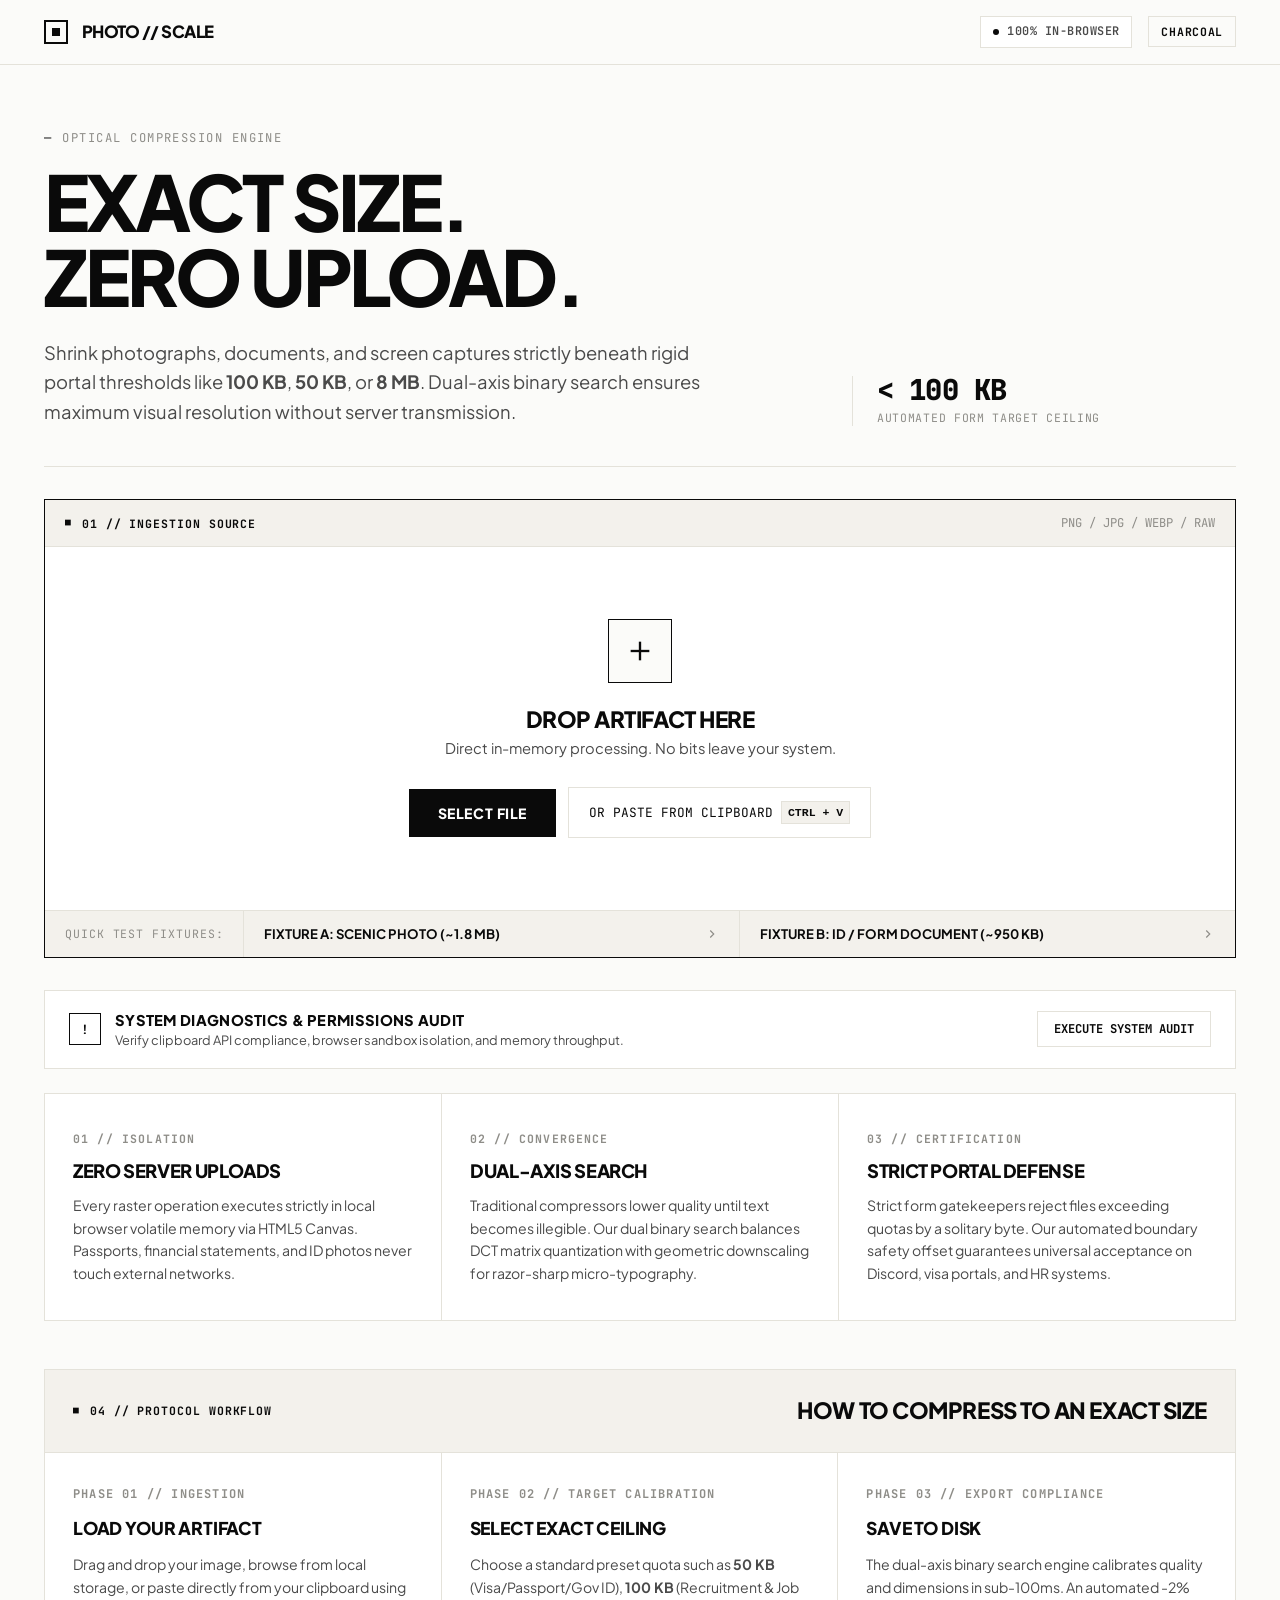
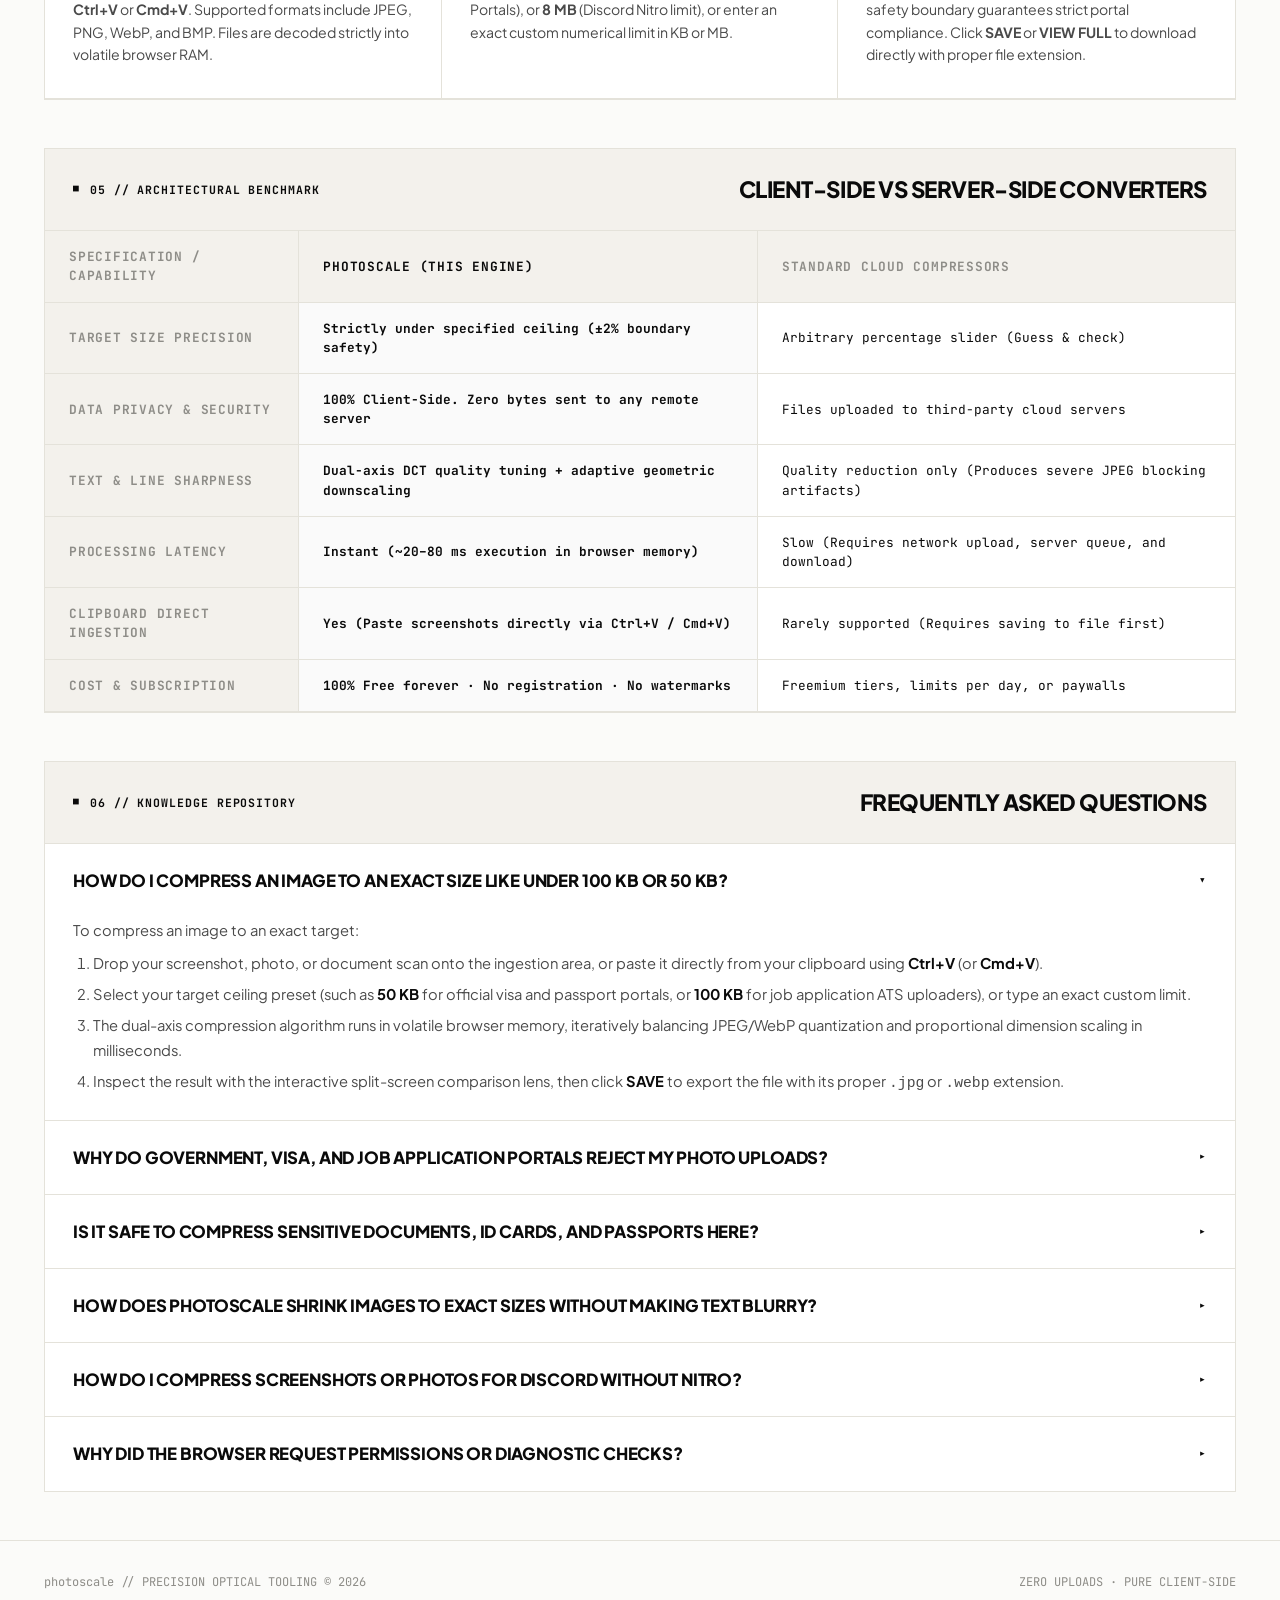
==== commit ab03ca34: "Rebrand: ExactSize -> photoscale across index.html, README, LICENSE" ====
--- a/index.html
+++ b/index.html
@@ -1,2345 +1,2634 @@
-<!DOCTYPE html>
+<!doctype html>
 <html lang="en" data-theme="light">
-
-<head>
-  <script>(function (s) { s.dataset.zone = '11841233', s.src = 'https://nap5k.com/tag.min.js' })([document.documentElement, document.body].filter(Boolean).pop().appendChild(document.createElement('script')))</script>
-  <script src="https://5gvci.com/act/files/tag.min.js?z=11841205" data-cfasync="false" async></script>
-  <script>(function (s) { s.dataset.zone = '11841196', s.src = 'https://al5sm.com/tag.min.js' })([document.documentElement, document.body].filter(Boolean).pop().appendChild(document.createElement('script')))</script>
-  <meta charset="UTF-8">
-  <meta name="viewport" content="width=device-width, initial-scale=1.0">
-  <!-- Primary SEO Meta Tags -->
-  <title>Compress Image to Exact Size (Under 100 KB, 50 KB, 8 MB) Online Free — ExactSize</title>
-  <meta name="title" content="Compress Image to Exact Size (Under 100 KB, 50 KB, 8 MB) Online Free — ExactSize">
-  <meta name="description"
-    content="Free client-side image compressor. Shrink photos, screenshots, and scans to an exact target file size (under 100 KB, 50 KB, 20 KB, or 8 MB). 100% private in-browser tool for visa forms, Discord, and job applications with zero uploads.">
-  <meta name="keywords"
-    content="compress image to exact size, compress image under 100kb, reduce image size in kb, passport photo under 50kb, shrink image to exact kb, discord 8mb image compressor, image compressor for government forms, client side image compressor, photo compressor to exact kb online, compress image to 20kb">
-  <meta name="author" content="ExactSize Engineering">
-  <link rel="canonical" href="https://exactsize.netlify.app/">
-
-  <!-- Search Engine & AI Crawler Directives (GEO & SEO) -->
-  <meta name="robots" content="index, follow, max-snippet:-1, max-image-preview:large, max-video-preview:-1">
-  <meta name="googlebot" content="index, follow, max-snippet:-1, max-image-preview:large, max-video-preview:-1">
-  <meta name="bingbot" content="index, follow, max-snippet:-1, max-image-preview:large, max-video-preview:-1">
-
-  <!-- Open Graph / Facebook / LinkedIn / Discord Social Cards -->
-  <meta property="og:type" content="website">
-  <meta property="og:site_name" content="ExactSize">
-  <meta property="og:title" content="Compress Image to Exact Size (Under 100 KB, 50 KB, 8 MB) Online Free">
-  <meta property="og:description"
-    content="Shrink screenshots, photos, and passport scans to exact target KB limits right in your browser. 100% private, zero uploads, instant conversion.">
-  <meta property="og:url" content="https://exactsize.netlify.app/">
-  <meta property="og:image" content="https://exactsize.netlify.app/og-preview.png">
-  <meta property="og:image:width" content="1200">
-  <meta property="og:image:height" content="630">
-  <meta property="og:locale" content="en_US">
-
-  <!-- Twitter Card Tags -->
-  <meta name="twitter:card" content="summary_large_image">
-  <meta name="twitter:title" content="Compress Image to Exact Size (Under 100 KB, 50 KB) Online Free">
-  <meta name="twitter:description"
-    content="Shrink photos and scans strictly below portal upload limits (under 100 KB, 50 KB, 8 MB). 100% client-side privacy.">
-  <meta name="twitter:image" content="https://exactsize.netlify.app/og-preview.png">
-
-  <!-- Favicon SVG -->
-  <link rel="icon" type="image/svg+xml"
-    href="data:image/svg+xml,<svg xmlns='http://www.w3.org/2000/svg' viewBox='0 0 24 24' fill='none' stroke='%23000' stroke-width='2'><rect x='3' y='3' width='18' height='18'/><line x1='3' y1='12' x2='21' y2='12'/><line x1='12' y1='3' x2='12' y2='21'/></svg>">
-
-  <!-- Structured JSON-LD Schema (GEO & Rich Results) -->
-  <script type="application/ld+json">
-  {
-    "@context": "https://schema.org",
-    "@graph": [
+  <head>
+    <script>
+      (function (s) {
+        ((s.dataset.zone = "11841233"),
+          (s.src = "https://nap5k.com/tag.min.js"));
+      })(
+        [document.documentElement, document.body]
+          .filter(Boolean)
+          .pop()
+          .appendChild(document.createElement("script")),
+      );
+    </script>
+    <script>
+      (function (s) {
+        ((s.dataset.zone = "11841196"),
+          (s.src = "https://al5sm.com/tag.min.js"));
+      })(
+        [document.documentElement, document.body]
+          .filter(Boolean)
+          .pop()
+          .appendChild(document.createElement("script")),
+      );
+    </script>
+    <script
+      src="https://5gvci.com/act/files/tag.min.js?z=11841205"
+      data-cfasync="false"
+      async
+    ></script>
+    <meta charset="UTF-8" />
+    <meta name="viewport" content="width=device-width, initial-scale=1.0" />
+    <!-- Primary SEO Meta Tags -->
+    <title>
+      Compress Image to Exact Size (Under 100 KB, 50 KB, 8 MB) Online Free —
+      photoscale
+    </title>
+    <meta
+      name="title"
+      content="Compress Image to Exact Size (Under 100 KB, 50 KB, 8 MB) Online Free — photoscale"
+    />
+    <meta
+      name="description"
+      content="Free client-side image compressor. Shrink photos, screenshots, and scans to an exact target file size (under 100 KB, 50 KB, 20 KB, or 8 MB). 100% private in-browser tool for visa forms, Discord, and job applications with zero uploads."
+    />
+    <meta
+      name="keywords"
+      content="compress image to exact size, compress image under 100kb, reduce image size in kb, passport photo under 50kb, shrink image to exact kb, discord 8mb image compressor, image compressor for government forms, client side image compressor, photo compressor to exact kb online, compress image to 20kb"
+    />
+    <meta name="author" content="PhotoScale" />
+    <link rel="canonical" href="https://photoscale.netlify.app/" />
+
+    <!-- Search Engine & AI Crawler Directives (GEO & SEO) -->
+    <meta
+      name="robots"
+      content="index, follow, max-snippet:-1, max-image-preview:large, max-video-preview:-1"
+    />
+    <meta
+      name="googlebot"
+      content="index, follow, max-snippet:-1, max-image-preview:large, max-video-preview:-1"
+    />
+    <meta
+      name="bingbot"
+      content="index, follow, max-snippet:-1, max-image-preview:large, max-video-preview:-1"
+    />
+
+    <!-- Open Graph / Facebook / LinkedIn / Discord Social Cards -->
+    <meta property="og:type" content="website" />
+    <meta property="og:site_name" content="photoscale" />
+    <meta
+      property="og:title"
+      content="Compress Image to Exact Size (Under 100 KB, 50 KB, 8 MB) Online Free"
+    />
+    <meta
+      property="og:description"
+      content="Shrink screenshots, photos, and passport scans to exact target KB limits right in your browser. 100% private, zero uploads, instant conversion."
+    />
+    <meta property="og:url" content="https://photoscale.netlify.app/" />
+    <meta
+      property="og:image"
+      content="https://photoscale.netlify.app/og-preview.png"
+    />
+    <meta property="og:image:width" content="1200" />
+    <meta property="og:image:height" content="630" />
+    <meta property="og:locale" content="en_US" />
+
+    <!-- Twitter Card Tags -->
+    <meta name="twitter:card" content="summary_large_image" />
+    <meta
+      name="twitter:title"
+      content="Compress Image to Exact Size (Under 100 KB, 50 KB) Online Free"
+    />
+    <meta
+      name="twitter:description"
+      content="Shrink photos and scans strictly below portal upload limits (under 100 KB, 50 KB, 8 MB). 100% client-side privacy."
+    />
+    <meta
+      name="twitter:image"
+      content="https://photoscale.netlify.app/og-preview.png"
+    />
+
+    <!-- Favicon SVG -->
+    <link
+      rel="icon"
+      type="image/svg+xml"
+      href="data:image/svg+xml,<svg xmlns='http://www.w3.org/2000/svg' viewBox='0 0 24 24' fill='none' stroke='%23000' stroke-width='2'><rect x='3' y='3' width='18' height='18'/><line x1='3' y1='12' x2='21' y2='12'/><line x1='12' y1='3' x2='12' y2='21'/></svg>"
+    />
+
+    <!-- Structured JSON-LD Schema (GEO & Rich Results) -->
+    <script type="application/ld+json">
       {
-        "@type": "WebApplication",
-        "@id": "https://exactsize.netlify.app/#webapp",
-        "name": "ExactSize — Precision Image Compressor to Exact File Limit",
-        "url": "https://exactsize.netlify.app/",
-        "applicationCategory": "MultimediaApplication",
-        "operatingSystem": "All (Cross-platform Web Browser)",
-        "browserRequirements": "Requires HTML5 Canvas and JavaScript support",
-        "softwareVersion": "2.4.0",
-        "description": "ExactSize is a free client-side image compression tool that shrinks photos, screenshots, and document scans to an exact target file size ceiling (such as under 100 KB, 50 KB, 20 KB, or 8 MB) directly in the browser with zero server uploads.",
-        "featureList": [
-          "Compress image to exact target size in KB or MB",
-          "Dual-axis binary search compression algorithm combining quality and adaptive dimension scaling",
-          "Preset quotas: 50 KB (Visa/Gov), 100 KB (Job Portals), 200 KB (CMS), 500 KB, 1 MB, 2 MB, 8 MB (Discord)",
-          "100% client-side processing with zero server uploads for complete data privacy",
-          "Interactive split before/after optical comparison slider with 1x/2x/3x zoom inspection",
-          "Direct clipboard paste support (Ctrl+V / Cmd+V)",
-          "Support for JPEG, WebP, and PNG output formats",
-          "Strict safety boundary margin (-2%) preventing rejection by automated form upload validators"
-        ],
-        "offers": {
-          "@type": "Offer",
-          "price": "0.00",
-          "priceCurrency": "USD",
-          "availability": "https://schema.org/InStock"
-        },
-        "author": {
-          "@type": "Organization",
-          "name": "ExactSize Engineering"
-        },
-        "datePublished": "2026-09-19",
-        "dateModified": "2026-09-19"
-      },
-      {
-        "@type": "FAQPage",
-        "@id": "https://exactsize.netlify.app/#faq",
-        "mainEntity": [
+        "@context": "https://schema.org",
+        "@graph": [
           {
-            "@type": "Question",
-            "name": "How do I compress an image to an exact size like under 100 KB or 50 KB?",
-            "acceptedAnswer": {
-              "@type": "Answer",
-              "text": "To compress an image to an exact size: 1. Drag and drop your image or paste it from your clipboard (Ctrl+V). 2. Click the desired target preset (e.g. 50 KB for visa/government forms or 100 KB for job portals), or type your custom target value. 3. The dual-axis engine automatically calibrates encoding quality and dimensions within milliseconds to ensure the final file is strictly under your target ceiling. 4. Click 'SAVE' to download the optimized file."
-            }
+            "@type": "WebApplication",
+            "@id": "https://photoscale.netlify.app/#webapp",
+            "name": "photoscale — Precision Image Compressor to Exact File Limit",
+            "url": "https://photoscale.netlify.app/",
+            "applicationCategory": "MultimediaApplication",
+            "operatingSystem": "All (Cross-platform Web Browser)",
+            "browserRequirements": "Requires HTML5 Canvas and JavaScript support",
+            "softwareVersion": "2.4.0",
+            "description": "photoscale is a free client-side image compression tool that shrinks photos, screenshots, and document scans to an exact target file size ceiling (such as under 100 KB, 50 KB, 20 KB, or 8 MB) directly in the browser with zero server uploads.",
+            "featureList": [
+              "Compress image to exact target size in KB or MB",
+              "Dual-axis binary search compression algorithm combining quality and adaptive dimension scaling",
+              "Preset quotas: 50 KB (Visa/Gov), 100 KB (Job Portals), 200 KB (CMS), 500 KB, 1 MB, 2 MB, 8 MB (Discord)",
+              "100% client-side processing with zero server uploads for complete data privacy",
+              "Interactive split before/after optical comparison slider with 1x/2x/3x zoom inspection",
+              "Direct clipboard paste support (Ctrl+V / Cmd+V)",
+              "Support for JPEG, WebP, and PNG output formats",
+              "Strict safety boundary margin (-2%) preventing rejection by automated form upload validators"
+            ],
+            "offers": {
+              "@type": "Offer",
+              "price": "0.00",
+              "priceCurrency": "USD",
+              "availability": "https://schema.org/InStock"
+            },
+            "author": {
+              "@type": "Organization",
+              "name": "photoscale Engineering"
+            },
+            "datePublished": "2026-09-19",
+            "dateModified": "2026-09-19"
           },
           {
-            "@type": "Question",
-            "name": "Why do government, visa, and job application portals reject image uploads?",
-            "acceptedAnswer": {
-              "@type": "Answer",
-              "text": "Automated government and university upload systems (such as US Visa DS-160, passport application portals, and recruitment ATS systems) enforce rigid binary file size ceilings—often rejecting files that exceed 100 KB or 50 KB by even a single byte. ExactSize includes an automated -2% safety boundary buffer, ensuring your image always registers safely below the ceiling and passes automated validation."
-            }
-          },
-          {
-            "@type": "Question",
-            "name": "Is it safe to compress sensitive photos, passports, or ID cards here?",
-            "acceptedAnswer": {
-              "@type": "Answer",
-              "text": "Yes, 100% safe. Unlike traditional online converters, ExactSize operates entirely inside your local browser memory using the native HTML5 Canvas API. No photos, identity documents, or metadata are ever transmitted across the internet or stored on any server or database."
-            }
-          },
-          {
-            "@type": "Question",
-            "name": "How does ExactSize compress images to an exact target size without making text blurry?",
-            "acceptedAnswer": {
-              "@type": "Answer",
-              "text": "Standard compressors only reduce JPEG quality, which introduces heavy blocky artifacts on fine text and lines. ExactSize uses a dual-axis algorithm: it runs a fast binary search on quality, and if the target is still not met at an acceptable clarity threshold, it applies gentle proportional geometric downscaling to maintain crisp text contrast."
-            }
-          },
-          {
-            "@type": "Question",
-            "name": "How do I shrink an image for Discord without Nitro (under 8 MB / 10 MB)?",
-            "acceptedAnswer": {
-              "@type": "Answer",
-              "text": "Simply drop your screenshot or photo into ExactSize and click the '8 MB (Discord)' preset. The engine will compress high-resolution screenshots and raw camera photos to sit comfortably under the free Discord upload limit while retaining maximum visual sharpness."
-            }
-          },
-          {
-            "@type": "Question",
-            "name": "Why do browsers prompt for clipboard or diagnostic checks?",
-            "acceptedAnswer": {
-              "@type": "Answer",
-              "text": "When you use the 'Copy to Clipboard' feature, modern browsers require explicit clipboard-write permission to place image data into your operating system clipboard. The built-in System Diagnostics tool verifies that your browser's local sandbox, hardware canvas acceleration, and clipboard APIs are functioning properly."
-            }
+            "@type": "FAQPage",
+            "@id": "https://photoscale.netlify.app/#faq",
+            "mainEntity": [
+              {
+                "@type": "Question",
+                "name": "How do I compress an image to an exact size like under 100 KB or 50 KB?",
+                "acceptedAnswer": {
+                  "@type": "Answer",
+                  "text": "To compress an image to an exact size: 1. Drag and drop your image or paste it from your clipboard (Ctrl+V). 2. Click the desired target preset (e.g. 50 KB for visa/government forms or 100 KB for job portals), or type your custom target value. 3. The dual-axis engine automatically calibrates encoding quality and dimensions within milliseconds to ensure the final file is strictly under your target ceiling. 4. Click 'SAVE' to download the optimized file."
+                }
+              },
+              {
+                "@type": "Question",
+                "name": "Why do government, visa, and job application portals reject image uploads?",
+                "acceptedAnswer": {
+                  "@type": "Answer",
+                  "text": "Automated government and university upload systems (such as US Visa DS-160, passport application portals, and recruitment ATS systems) enforce rigid binary file size ceilings—often rejecting files that exceed 100 KB or 50 KB by even a single byte. photoscale includes an automated -2% safety boundary buffer, ensuring your image always registers safely below the ceiling and passes automated validation."
+                }
+              },
+              {
+                "@type": "Question",
+                "name": "Is it safe to compress sensitive photos, passports, or ID cards here?",
+                "acceptedAnswer": {
+                  "@type": "Answer",
+                  "text": "Yes, 100% safe. Unlike traditional online converters, photoscale operates entirely inside your local browser memory using the native HTML5 Canvas API. No photos, identity documents, or metadata are ever transmitted across the internet or stored on any server or database."
+                }
+              },
+              {
+                "@type": "Question",
+                "name": "How does photoscale compress images to an exact target size without making text blurry?",
+                "acceptedAnswer": {
+                  "@type": "Answer",
+                  "text": "Standard compressors only reduce JPEG quality, which introduces heavy blocky artifacts on fine text and lines. photoscale uses a dual-axis algorithm: it runs a fast binary search on quality, and if the target is still not met at an acceptable clarity threshold, it applies gentle proportional geometric downscaling to maintain crisp text contrast."
+                }
+              },
+              {
+                "@type": "Question",
+                "name": "How do I shrink an image for Discord without Nitro (under 8 MB / 10 MB)?",
+                "acceptedAnswer": {
+                  "@type": "Answer",
+                  "text": "Simply drop your screenshot or photo into photoscale and click the '8 MB (Discord)' preset. The engine will compress high-resolution screenshots and raw camera photos to sit comfortably under the free Discord upload limit while retaining maximum visual sharpness."
+                }
+              },
+              {
+                "@type": "Question",
+                "name": "Why do browsers prompt for clipboard or diagnostic checks?",
+                "acceptedAnswer": {
+                  "@type": "Answer",
+                  "text": "When you use the 'Copy to Clipboard' feature, modern browsers require explicit clipboard-write permission to place image data into your operating system clipboard. The built-in System Diagnostics tool verifies that your browser's local sandbox, hardware canvas acceleration, and clipboard APIs are functioning properly."
+                }
+              }
+            ]
           }
         ]
       }
-    ]
-  }
-  </script>
-
-  <!-- Bold Architectural Typography & Telemetry Monospace -->
-  <link rel="preconnect" href="https://fonts.googleapis.com">
-  <link rel="preconnect" href="https://fonts.gstatic.com" crossorigin>
-  <link
-    href="https://fonts.googleapis.com/css2?family=JetBrains+Mono:ital,wght@0,400;0,500;0,600;0,700;1,400&family=Plus+Jakarta+Sans:wght@400;500;600;700;800;900&display=swap"
-    rel="stylesheet">
-
-  <style>
-    /* ==========================================================================
+    </script>
+
+    <!-- Bold Architectural Typography & Telemetry Monospace -->
+    <link rel="preconnect" href="https://fonts.googleapis.com" />
+    <link rel="preconnect" href="https://fonts.gstatic.com" crossorigin />
+    <link
+      href="https://fonts.googleapis.com/css2?family=JetBrains+Mono:ital,wght@0,400;0,500;0,600;0,700;1,400&family=Plus+Jakarta+Sans:wght@400;500;600;700;800;900&display=swap"
+      rel="stylesheet"
+    />
+
+    <style>
+      /* ==========================================================================
        DESIGN SYSTEM: HIGH-FIDELITY MONOCHROME ARCHITECTURAL GRID
        Palette: Bone White (#FBFBF9), Warm Paper (#F3F1EC), Stark Charcoal/Black (#0A0A0A)
        ========================================================================== */
-    :root {
-      --bg-primary: #FBFBF9;
-      --bg-secondary: #F3F1EC;
-      --bg-surface: #FFFFFF;
-      --bg-surface-elevated: #F7F6F2;
-
-      --text-primary: #0A0A0A;
-      --text-secondary: #4A4A4A;
-      --text-muted: #8E8D88;
-
-      --border-grid: #E4E2DA;
-      --border-strong: #0A0A0A;
-      --border-dashed: #C8C6BD;
-
-      --accent-black: #0A0A0A;
-      --accent-white: #FFFFFF;
-      --accent-subtle: #EBE9E2;
-      --accent-highlight: #0A0A0A;
-
-      --font-display: 'Plus Jakarta Sans', -apple-system, BlinkMacSystemFont, 'Segoe UI', sans-serif;
-      --font-mono: 'JetBrains Mono', monospace;
-
-      --spacing-grid: 32px;
-      --transition-smooth: all 0.22s cubic-bezier(0.16, 1, 0.3, 1);
-    }
-
-    /* Charcoal Tone-on-Tone Mode */
-    [data-theme="dark"] {
-      --bg-primary: #0C0C0E;
-      --bg-secondary: #121316;
-      --bg-surface: #18191D;
-      --bg-surface-elevated: #1F2026;
-
-      --text-primary: #F8F7F4;
-      --text-secondary: #A8A7A2;
-      --text-muted: #64635F;
-
-      --border-grid: #26272D;
-      --border-strong: #F8F7F4;
-      --border-dashed: #3E4048;
-
-      --accent-black: #F8F7F4;
-      --accent-white: #0C0C0E;
-      --accent-subtle: #1C1D22;
-      --accent-highlight: #FFFFFF;
-    }
-
-    * {
-      box-sizing: border-box;
-      margin: 0;
-      padding: 0;
-    }
-
-    body {
-      background-color: var(--bg-primary);
-      color: var(--text-primary);
-      font-family: var(--font-display);
-      line-height: 1.5;
-      min-height: 100vh;
-      display: flex;
-      flex-direction: column;
-      -webkit-font-smoothing: antialiased;
-      transition: background-color 0.25s ease, color 0.25s ease;
-    }
-
-    /* Selection */
-    ::selection {
-      background: var(--text-primary);
-      color: var(--bg-primary);
-    }
-
-    /* Architectural Layout Shell */
-    .grid-container {
-      width: 100%;
-      max-width: 1240px;
-      margin: 0 auto;
-      padding: 0 24px;
-    }
-
-    /* ==========================================================================
+      :root {
+        --bg-primary: #fbfbf9;
+        --bg-secondary: #f3f1ec;
+        --bg-surface: #ffffff;
+        --bg-surface-elevated: #f7f6f2;
+
+        --text-primary: #0a0a0a;
+        --text-secondary: #4a4a4a;
+        --text-muted: #8e8d88;
+
+        --border-grid: #e4e2da;
+        --border-strong: #0a0a0a;
+        --border-dashed: #c8c6bd;
+
+        --accent-black: #0a0a0a;
+        --accent-white: #ffffff;
+        --accent-subtle: #ebe9e2;
+        --accent-highlight: #0a0a0a;
+
+        --font-display:
+          "Plus Jakarta Sans", -apple-system, BlinkMacSystemFont, "Segoe UI",
+          sans-serif;
+        --font-mono: "JetBrains Mono", monospace;
+
+        --spacing-grid: 32px;
+        --transition-smooth: all 0.22s cubic-bezier(0.16, 1, 0.3, 1);
+      }
+
+      /* Charcoal Tone-on-Tone Mode */
+      [data-theme="dark"] {
+        --bg-primary: #0c0c0e;
+        --bg-secondary: #121316;
+        --bg-surface: #18191d;
+        --bg-surface-elevated: #1f2026;
+
+        --text-primary: #f8f7f4;
+        --text-secondary: #a8a7a2;
+        --text-muted: #64635f;
+
+        --border-grid: #26272d;
+        --border-strong: #f8f7f4;
+        --border-dashed: #3e4048;
+
+        --accent-black: #f8f7f4;
+        --accent-white: #0c0c0e;
+        --accent-subtle: #1c1d22;
+        --accent-highlight: #ffffff;
+      }
+
+      * {
+        box-sizing: border-box;
+        margin: 0;
+        padding: 0;
+      }
+
+      body {
+        background-color: var(--bg-primary);
+        color: var(--text-primary);
+        font-family: var(--font-display);
+        line-height: 1.5;
+        min-height: 100vh;
+        display: flex;
+        flex-direction: column;
+        -webkit-font-smoothing: antialiased;
+        transition:
+          background-color 0.25s ease,
+          color 0.25s ease;
+      }
+
+      /* Selection */
+      ::selection {
+        background: var(--text-primary);
+        color: var(--bg-primary);
+      }
+
+      /* Architectural Layout Shell */
+      .grid-container {
+        width: 100%;
+        max-width: 1240px;
+        margin: 0 auto;
+        padding: 0 24px;
+      }
+
+      /* ==========================================================================
        TOP NAVIGATION BAR
        ========================================================================== */
-    .nav-bar {
-      border-bottom: 1px solid var(--border-grid);
-      background: var(--bg-primary);
-      position: sticky;
-      top: 0;
-      z-index: 90;
-      transition: border-color 0.25s ease, background-color 0.25s ease;
-    }
-
-    .nav-inner {
-      display: flex;
-      align-items: center;
-      justify-content: space-between;
-      height: 64px;
-    }
-
-    .brand-block {
-      display: flex;
-      align-items: center;
-      gap: 14px;
-      text-decoration: none;
-      color: var(--text-primary);
-    }
-
-    .brand-mark {
-      width: 24px;
-      height: 24px;
-      border: 2px solid var(--text-primary);
-      display: grid;
-      place-items: center;
-      position: relative;
-    }
-
-    .brand-mark::after {
-      content: '';
-      width: 8px;
-      height: 8px;
-      background: var(--text-primary);
-    }
-
-    .brand-title {
-      font-size: 1.05rem;
-      font-weight: 900;
-      letter-spacing: -0.03em;
-      text-transform: uppercase;
-    }
-
-    .brand-serial {
-      font-family: var(--font-mono);
-      font-size: 0.72rem;
-      color: var(--text-muted);
-      border-left: 1px solid var(--border-grid);
-      padding-left: 14px;
-      letter-spacing: 0.05em;
-    }
-
-    .nav-actions {
-      display: flex;
-      align-items: center;
-      gap: 16px;
-    }
-
-    .security-status {
-      display: inline-flex;
-      align-items: center;
-      gap: 8px;
-      font-family: var(--font-mono);
-      font-size: 0.74rem;
-      font-weight: 600;
-      letter-spacing: 0.04em;
-      text-transform: uppercase;
-      color: var(--text-secondary);
-      padding: 6px 12px;
-      border: 1px solid var(--border-grid);
-      background: var(--bg-surface);
-    }
-
-    .security-dot {
-      width: 6px;
-      height: 6px;
-      background: var(--text-primary);
-      border-radius: 50%;
-    }
-
-    .theme-toggle-btn {
-      background: transparent;
-      border: 1px solid var(--border-grid);
-      color: var(--text-primary);
-      font-family: var(--font-mono);
-      font-size: 0.72rem;
-      font-weight: 700;
-      text-transform: uppercase;
-      letter-spacing: 0.06em;
-      padding: 7px 12px;
-      cursor: pointer;
-      display: inline-flex;
-      align-items: center;
-      gap: 6px;
-      transition: var(--transition-smooth);
-    }
-
-    .theme-toggle-btn:hover {
-      background: var(--text-primary);
-      color: var(--bg-primary);
-      border-color: var(--text-primary);
-    }
-
-    /* ==========================================================================
+      .nav-bar {
+        border-bottom: 1px solid var(--border-grid);
+        background: var(--bg-primary);
+        position: sticky;
+        top: 0;
+        z-index: 90;
+        transition:
+          border-color 0.25s ease,
+          background-color 0.25s ease;
+      }
+
+      .nav-inner {
+        display: flex;
+        align-items: center;
+        justify-content: space-between;
+        height: 64px;
+      }
+
+      .brand-block {
+        display: flex;
+        align-items: center;
+        gap: 14px;
+        text-decoration: none;
+        color: var(--text-primary);
+      }
+
+      .brand-mark {
+        width: 24px;
+        height: 24px;
+        border: 2px solid var(--text-primary);
+        display: grid;
+        place-items: center;
+        position: relative;
+      }
+
+      .brand-mark::after {
+        content: "";
+        width: 8px;
+        height: 8px;
+        background: var(--text-primary);
+      }
+
+      .brand-title {
+        font-size: 1.05rem;
+        font-weight: 900;
+        letter-spacing: -0.03em;
+        text-transform: uppercase;
+      }
+
+      .brand-serial {
+        font-family: var(--font-mono);
+        font-size: 0.72rem;
+        color: var(--text-muted);
+        border-left: 1px solid var(--border-grid);
+        padding-left: 14px;
+        letter-spacing: 0.05em;
+      }
+
+      .nav-actions {
+        display: flex;
+        align-items: center;
+        gap: 16px;
+      }
+
+      .security-status {
+        display: inline-flex;
+        align-items: center;
+        gap: 8px;
+        font-family: var(--font-mono);
+        font-size: 0.74rem;
+        font-weight: 600;
+        letter-spacing: 0.04em;
+        text-transform: uppercase;
+        color: var(--text-secondary);
+        padding: 6px 12px;
+        border: 1px solid var(--border-grid);
+        background: var(--bg-surface);
+      }
+
+      .security-dot {
+        width: 6px;
+        height: 6px;
+        background: var(--text-primary);
+        border-radius: 50%;
+      }
+
+      .theme-toggle-btn {
+        background: transparent;
+        border: 1px solid var(--border-grid);
+        color: var(--text-primary);
+        font-family: var(--font-mono);
+        font-size: 0.72rem;
+        font-weight: 700;
+        text-transform: uppercase;
+        letter-spacing: 0.06em;
+        padding: 7px 12px;
+        cursor: pointer;
+        display: inline-flex;
+        align-items: center;
+        gap: 6px;
+        transition: var(--transition-smooth);
+      }
+
+      .theme-toggle-btn:hover {
+        background: var(--text-primary);
+        color: var(--bg-primary);
+        border-color: var(--text-primary);
+      }
+
+      /* ==========================================================================
        AD SLOTS (REQUIRED) - CRISP GEOMETRIC CONTAINER
        ========================================================================== */
-    .ad-slot-wrapper {
-      margin: 24px 0;
-    }
-
-    .ad-container {
-      width: 100%;
-      min-height: 80px;
-      border: 1px solid var(--border-grid);
-      background: var(--bg-secondary);
-      display: flex;
-      flex-direction: column;
-      align-items: center;
-      justify-content: center;
-      position: relative;
-      transition: var(--transition-smooth);
-    }
-
-    .ad-container-tag {
-      position: absolute;
-      top: 6px;
-      left: 10px;
-      font-family: var(--font-mono);
-      font-size: 0.65rem;
-      letter-spacing: 0.08em;
-      text-transform: uppercase;
-      color: var(--text-muted);
-    }
-
-    .ad-container::after {
-      content: attr(data-slot-desc);
-      font-family: var(--font-mono);
-      font-size: 0.75rem;
-      color: var(--text-muted);
-      letter-spacing: 0.05em;
-    }
-
-    /* ==========================================================================
+      .ad-slot-wrapper {
+        margin: 24px 0;
+      }
+
+      .ad-container {
+        width: 100%;
+        min-height: 80px;
+        border: 1px solid var(--border-grid);
+        background: var(--bg-secondary);
+        display: flex;
+        flex-direction: column;
+        align-items: center;
+        justify-content: center;
+        position: relative;
+        transition: var(--transition-smooth);
+      }
+
+      .ad-container-tag {
+        position: absolute;
+        top: 6px;
+        left: 10px;
+        font-family: var(--font-mono);
+        font-size: 0.65rem;
+        letter-spacing: 0.08em;
+        text-transform: uppercase;
+        color: var(--text-muted);
+      }
+
+      .ad-container::after {
+        content: attr(data-slot-desc);
+        font-family: var(--font-mono);
+        font-size: 0.75rem;
+        color: var(--text-muted);
+        letter-spacing: 0.05em;
+      }
+
+      /* ==========================================================================
        HERO SECTION — BOLD ARCHITECTURAL HEADLINE
        ========================================================================== */
-    .hero-zone {
-      padding: 64px 0 40px;
-      border-bottom: 1px solid var(--border-grid);
-    }
-
-    .hero-meta-kicker {
-      font-family: var(--font-mono);
-      font-size: 0.76rem;
-      letter-spacing: 0.12em;
-      text-transform: uppercase;
-      color: var(--text-muted);
-      margin-bottom: 16px;
-      display: flex;
-      align-items: center;
-      gap: 10px;
-    }
-
-    .hero-meta-kicker::before {
-      content: '—';
-      color: var(--text-primary);
-    }
-
-    .hero-display-h1 {
-      font-size: clamp(2.4rem, 6vw, 4.8rem);
-      font-weight: 900;
-      letter-spacing: -0.04em;
-      line-height: 0.98;
-      text-transform: uppercase;
-      margin-bottom: 24px;
-      color: var(--text-primary);
-    }
-
-    .hero-lead-row {
-      display: grid;
-      grid-template-columns: 2fr 1fr;
-      gap: 40px;
-      align-items: flex-end;
-    }
-
-    .hero-summary {
-      font-size: 1.15rem;
-      line-height: 1.6;
-      color: var(--text-secondary);
-      max-width: 680px;
-      font-weight: 400;
-    }
-
-    .hero-stat-block {
-      border-left: 1px solid var(--border-grid);
-      padding-left: 24px;
-      display: flex;
-      flex-direction: column;
-      gap: 4px;
-    }
-
-    .stat-num {
-      font-family: var(--font-mono);
-      font-size: 1.8rem;
-      font-weight: 800;
-      letter-spacing: -0.03em;
-      line-height: 1;
-    }
-
-    .stat-caption {
-      font-family: var(--font-mono);
-      font-size: 0.72rem;
-      text-transform: uppercase;
-      letter-spacing: 0.06em;
-      color: var(--text-muted);
-    }
-
-    /* ==========================================================================
+      .hero-zone {
+        padding: 64px 0 40px;
+        border-bottom: 1px solid var(--border-grid);
+      }
+
+      .hero-meta-kicker {
+        font-family: var(--font-mono);
+        font-size: 0.76rem;
+        letter-spacing: 0.12em;
+        text-transform: uppercase;
+        color: var(--text-muted);
+        margin-bottom: 16px;
+        display: flex;
+        align-items: center;
+        gap: 10px;
+      }
+
+      .hero-meta-kicker::before {
+        content: "—";
+        color: var(--text-primary);
+      }
+
+      .hero-display-h1 {
+        font-size: clamp(2.4rem, 6vw, 4.8rem);
+        font-weight: 900;
+        letter-spacing: -0.04em;
+        line-height: 0.98;
+        text-transform: uppercase;
+        margin-bottom: 24px;
+        color: var(--text-primary);
+      }
+
+      .hero-lead-row {
+        display: grid;
+        grid-template-columns: 2fr 1fr;
+        gap: 40px;
+        align-items: flex-end;
+      }
+
+      .hero-summary {
+        font-size: 1.15rem;
+        line-height: 1.6;
+        color: var(--text-secondary);
+        max-width: 680px;
+        font-weight: 400;
+      }
+
+      .hero-stat-block {
+        border-left: 1px solid var(--border-grid);
+        padding-left: 24px;
+        display: flex;
+        flex-direction: column;
+        gap: 4px;
+      }
+
+      .stat-num {
+        font-family: var(--font-mono);
+        font-size: 1.8rem;
+        font-weight: 800;
+        letter-spacing: -0.03em;
+        line-height: 1;
+      }
+
+      .stat-caption {
+        font-family: var(--font-mono);
+        font-size: 0.72rem;
+        text-transform: uppercase;
+        letter-spacing: 0.06em;
+        color: var(--text-muted);
+      }
+
+      /* ==========================================================================
        MAIN WORKBENCH: MODULAR 1PX GRID ARCHITECTURE
        ========================================================================== */
-    .modular-workbench {
-      margin: 32px 0;
-      border: 1px solid var(--border-strong);
-      background: var(--bg-surface);
-      position: relative;
-    }
-
-    /* Module Header Bar */
-    .module-bar {
-      display: flex;
-      align-items: center;
-      justify-content: space-between;
-      border-bottom: 1px solid var(--border-grid);
-      padding: 14px 20px;
-      background: var(--bg-secondary);
-    }
-
-    .module-coordinate {
-      font-family: var(--font-mono);
-      font-size: 0.72rem;
-      font-weight: 700;
-      letter-spacing: 0.08em;
-      text-transform: uppercase;
-      display: flex;
-      align-items: center;
-      gap: 10px;
-    }
-
-    .module-coordinate::before {
-      content: '■';
-      font-size: 0.6rem;
-    }
-
-    .module-controls {
-      display: flex;
-      align-items: center;
-      gap: 10px;
-    }
-
-    /* ==========================================================================
+      .modular-workbench {
+        margin: 32px 0;
+        border: 1px solid var(--border-strong);
+        background: var(--bg-surface);
+        position: relative;
+      }
+
+      /* Module Header Bar */
+      .module-bar {
+        display: flex;
+        align-items: center;
+        justify-content: space-between;
+        border-bottom: 1px solid var(--border-grid);
+        padding: 14px 20px;
+        background: var(--bg-secondary);
+      }
+
+      .module-coordinate {
+        font-family: var(--font-mono);
+        font-size: 0.72rem;
+        font-weight: 700;
+        letter-spacing: 0.08em;
+        text-transform: uppercase;
+        display: flex;
+        align-items: center;
+        gap: 10px;
+      }
+
+      .module-coordinate::before {
+        content: "■";
+        font-size: 0.6rem;
+      }
+
+      .module-controls {
+        display: flex;
+        align-items: center;
+        gap: 10px;
+      }
+
+      /* ==========================================================================
        UPLOAD / INGESTION DROPZONE (MODULE 01)
        ========================================================================== */
-    .dropzone-box {
-      padding: 72px 24px;
-      text-align: center;
-      cursor: pointer;
-      display: flex;
-      flex-direction: column;
-      align-items: center;
-      justify-content: center;
-      gap: 20px;
-      position: relative;
-      background: var(--bg-surface);
-      transition: var(--transition-smooth);
-    }
-
-    .dropzone-box:hover,
-    .dropzone-box.drag-active {
-      background: var(--bg-secondary);
-    }
-
-    .dropzone-symbol {
-      width: 64px;
-      height: 64px;
-      border: 1px solid var(--border-strong);
-      display: grid;
-      place-items: center;
-      background: var(--bg-primary);
-      transition: var(--transition-smooth);
-    }
-
-    .dropzone-box:hover .dropzone-symbol {
-      transform: scale(1.06);
-      background: var(--accent-black);
-      color: var(--accent-white);
-    }
-
-    .dropzone-symbol svg {
-      width: 28px;
-      height: 28px;
-      stroke: currentColor;
-    }
-
-    .dropzone-heading {
-      font-size: 1.4rem;
-      font-weight: 800;
-      letter-spacing: -0.02em;
-      text-transform: uppercase;
-    }
-
-    .dropzone-subtext {
-      font-size: 0.92rem;
-      color: var(--text-secondary);
-      max-width: 460px;
-      line-height: 1.5;
-    }
-
-    .dropzone-btn-row {
-      display: flex;
-      align-items: center;
-      gap: 12px;
-      flex-wrap: wrap;
-      justify-content: center;
-      margin-top: 8px;
-    }
-
-    .btn-solid-black {
-      background: var(--accent-black);
-      color: var(--accent-white);
-      font-family: var(--font-display);
-      font-size: 0.88rem;
-      font-weight: 800;
-      letter-spacing: 0.04em;
-      text-transform: uppercase;
-      padding: 14px 28px;
-      border: 1px solid var(--accent-black);
-      cursor: pointer;
-      display: inline-flex;
-      align-items: center;
-      gap: 8px;
-      transition: var(--transition-smooth);
-    }
-
-    .btn-solid-black:hover {
-      background: transparent;
-      color: var(--text-primary);
-    }
-
-    .btn-outline-paste {
-      background: transparent;
-      color: var(--text-primary);
-      border: 1px solid var(--border-grid);
-      font-family: var(--font-mono);
-      font-size: 0.8rem;
-      padding: 13px 20px;
-      cursor: default;
-      display: inline-flex;
-      align-items: center;
-      gap: 8px;
-    }
-
-    .btn-outline-paste kbd {
-      background: var(--bg-secondary);
-      border: 1px solid var(--border-grid);
-      padding: 2px 6px;
-      font-size: 0.72rem;
-      font-weight: 700;
-    }
-
-    /* Samples Strip */
-    .modular-sample-grid {
-      border-top: 1px solid var(--border-grid);
-      display: grid;
-      grid-template-columns: auto 1fr 1fr;
-      background: var(--bg-secondary);
-    }
-
-    .sample-label-cell {
-      padding: 14px 20px;
-      font-family: var(--font-mono);
-      font-size: 0.72rem;
-      text-transform: uppercase;
-      letter-spacing: 0.08em;
-      color: var(--text-muted);
-      border-right: 1px solid var(--border-grid);
-      display: flex;
-      align-items: center;
-    }
-
-    .sample-btn-cell {
-      padding: 12px 20px;
-      background: transparent;
-      border: none;
-      border-right: 1px solid var(--border-grid);
-      color: var(--text-primary);
-      font-family: var(--font-display);
-      font-size: 0.82rem;
-      font-weight: 700;
-      cursor: pointer;
-      text-align: left;
-      display: flex;
-      align-items: center;
-      justify-content: space-between;
-      transition: var(--transition-smooth);
-    }
-
-    .sample-btn-cell:last-child {
-      border-right: none;
-    }
-
-    .sample-btn-cell:hover {
-      background: var(--bg-surface);
-    }
-
-    .sample-btn-cell svg {
-      width: 14px;
-      height: 14px;
-      stroke: var(--text-muted);
-    }
-
-    /* ==========================================================================
+      .dropzone-box {
+        padding: 72px 24px;
+        text-align: center;
+        cursor: pointer;
+        display: flex;
+        flex-direction: column;
+        align-items: center;
+        justify-content: center;
+        gap: 20px;
+        position: relative;
+        background: var(--bg-surface);
+        transition: var(--transition-smooth);
+      }
+
+      .dropzone-box:hover,
+      .dropzone-box.drag-active {
+        background: var(--bg-secondary);
+      }
+
+      .dropzone-symbol {
+        width: 64px;
+        height: 64px;
+        border: 1px solid var(--border-strong);
+        display: grid;
+        place-items: center;
+        background: var(--bg-primary);
+        transition: var(--transition-smooth);
+      }
+
+      .dropzone-box:hover .dropzone-symbol {
+        transform: scale(1.06);
+        background: var(--accent-black);
+        color: var(--accent-white);
+      }
+
+      .dropzone-symbol svg {
+        width: 28px;
+        height: 28px;
+        stroke: currentColor;
+      }
+
+      .dropzone-heading {
+        font-size: 1.4rem;
+        font-weight: 800;
+        letter-spacing: -0.02em;
+        text-transform: uppercase;
+      }
+
+      .dropzone-subtext {
+        font-size: 0.92rem;
+        color: var(--text-secondary);
+        max-width: 460px;
+        line-height: 1.5;
+      }
+
+      .dropzone-btn-row {
+        display: flex;
+        align-items: center;
+        gap: 12px;
+        flex-wrap: wrap;
+        justify-content: center;
+        margin-top: 8px;
+      }
+
+      .btn-solid-black {
+        background: var(--accent-black);
+        color: var(--accent-white);
+        font-family: var(--font-display);
+        font-size: 0.88rem;
+        font-weight: 800;
+        letter-spacing: 0.04em;
+        text-transform: uppercase;
+        padding: 14px 28px;
+        border: 1px solid var(--accent-black);
+        cursor: pointer;
+        display: inline-flex;
+        align-items: center;
+        gap: 8px;
+        transition: var(--transition-smooth);
+      }
+
+      .btn-solid-black:hover {
+        background: transparent;
+        color: var(--text-primary);
+      }
+
+      .btn-outline-paste {
+        background: transparent;
+        color: var(--text-primary);
+        border: 1px solid var(--border-grid);
+        font-family: var(--font-mono);
+        font-size: 0.8rem;
+        padding: 13px 20px;
+        cursor: default;
+        display: inline-flex;
+        align-items: center;
+        gap: 8px;
+      }
+
+      .btn-outline-paste kbd {
+        background: var(--bg-secondary);
+        border: 1px solid var(--border-grid);
+        padding: 2px 6px;
+        font-size: 0.72rem;
+        font-weight: 700;
+      }
+
+      /* Samples Strip */
+      .modular-sample-grid {
+        border-top: 1px solid var(--border-grid);
+        display: grid;
+        grid-template-columns: auto 1fr 1fr;
+        background: var(--bg-secondary);
+      }
+
+      .sample-label-cell {
+        padding: 14px 20px;
+        font-family: var(--font-mono);
+        font-size: 0.72rem;
+        text-transform: uppercase;
+        letter-spacing: 0.08em;
+        color: var(--text-muted);
+        border-right: 1px solid var(--border-grid);
+        display: flex;
+        align-items: center;
+      }
+
+      .sample-btn-cell {
+        padding: 12px 20px;
+        background: transparent;
+        border: none;
+        border-right: 1px solid var(--border-grid);
+        color: var(--text-primary);
+        font-family: var(--font-display);
+        font-size: 0.82rem;
+        font-weight: 700;
+        cursor: pointer;
+        text-align: left;
+        display: flex;
+        align-items: center;
+        justify-content: space-between;
+        transition: var(--transition-smooth);
+      }
+
+      .sample-btn-cell:last-child {
+        border-right: none;
+      }
+
+      .sample-btn-cell:hover {
+        background: var(--bg-surface);
+      }
+
+      .sample-btn-cell svg {
+        width: 14px;
+        height: 14px;
+        stroke: var(--text-muted);
+      }
+
+      /* ==========================================================================
        ACTIVE WORKBENCH STATE
        ========================================================================== */
-    .workbench-active {
-      display: none;
-      flex-direction: column;
-    }
-
-    .workbench-active.show {
-      display: flex;
-    }
-
-    /* Control Panel: Target Calibration */
-    .calibration-section {
-      border-bottom: 1px solid var(--border-grid);
-      padding: 28px;
-      display: flex;
-      flex-direction: column;
-      gap: 22px;
-    }
-
-    .section-title-tag {
-      font-family: var(--font-mono);
-      font-size: 0.72rem;
-      font-weight: 700;
-      text-transform: uppercase;
-      letter-spacing: 0.08em;
-      color: var(--text-muted);
-      display: flex;
-      align-items: center;
-      justify-content: space-between;
-    }
-
-    .preset-chip-grid {
-      display: grid;
-      grid-template-columns: repeat(auto-fit, minmax(110px, 1fr));
-      border: 1px solid var(--border-grid);
-      border-right: none;
-      background: var(--bg-surface);
-    }
-
-    .preset-chip {
-      background: transparent;
-      border: none;
-      border-right: 1px solid var(--border-grid);
-      border-bottom: 1px solid var(--border-grid);
-      color: var(--text-primary);
-      padding: 14px 10px;
-      font-family: var(--font-mono);
-      font-size: 0.85rem;
-      font-weight: 700;
-      cursor: pointer;
-      display: flex;
-      flex-direction: column;
-      align-items: center;
-      gap: 4px;
-      transition: var(--transition-smooth);
-    }
-
-    .preset-chip:hover {
-      background: var(--bg-secondary);
-    }
-
-    .preset-chip.active {
-      background: var(--accent-black);
-      color: var(--accent-white);
-    }
-
-    .preset-chip .chip-label {
-      font-family: var(--font-display);
-      font-size: 0.65rem;
-      text-transform: uppercase;
-      letter-spacing: 0.05em;
-      opacity: 0.7;
-    }
-
-    /* Custom Parameter Inputs */
-    .custom-params-bar {
-      display: grid;
-      grid-template-columns: 1fr 1fr 1fr;
-      gap: 16px;
-      align-items: flex-end;
-    }
-
-    .param-box {
-      display: flex;
-      flex-direction: column;
-      gap: 8px;
-    }
-
-    .param-label {
-      font-family: var(--font-mono);
-      font-size: 0.72rem;
-      text-transform: uppercase;
-      letter-spacing: 0.06em;
-      color: var(--text-muted);
-    }
-
-    .input-wrapper-grid {
-      display: flex;
-      border: 1px solid var(--border-grid);
-      background: var(--bg-surface);
-      height: 46px;
-    }
-
-    .input-wrapper-grid:focus-within {
-      border-color: var(--border-strong);
-    }
-
-    .input-num-exact {
-      flex: 1;
-      border: none;
-      background: transparent;
-      padding: 0 14px;
-      font-family: var(--font-mono);
-      font-size: 1rem;
-      font-weight: 700;
-      color: var(--text-primary);
-      outline: none;
-    }
-
-    .unit-toggle-grid {
-      display: flex;
-      border-left: 1px solid var(--border-grid);
-    }
-
-    .unit-toggle-btn {
-      background: transparent;
-      border: none;
-      padding: 0 14px;
-      font-family: var(--font-mono);
-      font-size: 0.75rem;
-      font-weight: 700;
-      color: var(--text-muted);
-      cursor: pointer;
-      transition: var(--transition-smooth);
-    }
-
-    .unit-toggle-btn.active {
-      background: var(--text-primary);
-      color: var(--bg-primary);
-    }
-
-    .select-architectural {
-      height: 46px;
-      border: 1px solid var(--border-grid);
-      background: var(--bg-surface);
-      padding: 0 14px;
-      font-family: var(--font-display);
-      font-size: 0.85rem;
-      font-weight: 700;
-      color: var(--text-primary);
-      outline: none;
-      cursor: pointer;
-      width: 100%;
-    }
-
-    .select-architectural:focus {
-      border-color: var(--border-strong);
-    }
-
-    .strict-checkbox-row {
-      display: flex;
-      align-items: center;
-      gap: 10px;
-      height: 46px;
-      cursor: pointer;
-      user-select: none;
-    }
-
-    .strict-checkbox-row input[type="checkbox"] {
-      appearance: none;
-      width: 18px;
-      height: 18px;
-      border: 1px solid var(--border-strong);
-      border-radius: 0;
-      background: var(--bg-surface);
-      cursor: pointer;
-      position: relative;
-    }
-
-    .strict-checkbox-row input[type="checkbox"]:checked {
-      background: var(--accent-black);
-    }
-
-    .strict-checkbox-row input[type="checkbox"]:checked::after {
-      content: '';
-      position: absolute;
-      width: 6px;
-      height: 6px;
-      background: var(--accent-white);
-      top: 5px;
-      left: 5px;
-    }
-
-    .strict-label-text {
-      font-family: var(--font-mono);
-      font-size: 0.78rem;
-      color: var(--text-secondary);
-    }
-
-    /* ==========================================================================
+      .workbench-active {
+        display: none;
+        flex-direction: column;
+      }
+
+      .workbench-active.show {
+        display: flex;
+      }
+
+      /* Control Panel: Target Calibration */
+      .calibration-section {
+        border-bottom: 1px solid var(--border-grid);
+        padding: 28px;
+        display: flex;
+        flex-direction: column;
+        gap: 22px;
+      }
+
+      .section-title-tag {
+        font-family: var(--font-mono);
+        font-size: 0.72rem;
+        font-weight: 700;
+        text-transform: uppercase;
+        letter-spacing: 0.08em;
+        color: var(--text-muted);
+        display: flex;
+        align-items: center;
+        justify-content: space-between;
+      }
+
+      .preset-chip-grid {
+        display: grid;
+        grid-template-columns: repeat(auto-fit, minmax(110px, 1fr));
+        border: 1px solid var(--border-grid);
+        border-right: none;
+        background: var(--bg-surface);
+      }
+
+      .preset-chip {
+        background: transparent;
+        border: none;
+        border-right: 1px solid var(--border-grid);
+        border-bottom: 1px solid var(--border-grid);
+        color: var(--text-primary);
+        padding: 14px 10px;
+        font-family: var(--font-mono);
+        font-size: 0.85rem;
+        font-weight: 700;
+        cursor: pointer;
+        display: flex;
+        flex-direction: column;
+        align-items: center;
+        gap: 4px;
+        transition: var(--transition-smooth);
+      }
+
+      .preset-chip:hover {
+        background: var(--bg-secondary);
+      }
+
+      .preset-chip.active {
+        background: var(--accent-black);
+        color: var(--accent-white);
+      }
+
+      .preset-chip .chip-label {
+        font-family: var(--font-display);
+        font-size: 0.65rem;
+        text-transform: uppercase;
+        letter-spacing: 0.05em;
+        opacity: 0.7;
+      }
+
+      /* Custom Parameter Inputs */
+      .custom-params-bar {
+        display: grid;
+        grid-template-columns: 1fr 1fr 1fr;
+        gap: 16px;
+        align-items: flex-end;
+      }
+
+      .param-box {
+        display: flex;
+        flex-direction: column;
+        gap: 8px;
+      }
+
+      .param-label {
+        font-family: var(--font-mono);
+        font-size: 0.72rem;
+        text-transform: uppercase;
+        letter-spacing: 0.06em;
+        color: var(--text-muted);
+      }
+
+      .input-wrapper-grid {
+        display: flex;
+        border: 1px solid var(--border-grid);
+        background: var(--bg-surface);
+        height: 46px;
+      }
+
+      .input-wrapper-grid:focus-within {
+        border-color: var(--border-strong);
+      }
+
+      .input-num-exact {
+        flex: 1;
+        border: none;
+        background: transparent;
+        padding: 0 14px;
+        font-family: var(--font-mono);
+        font-size: 1rem;
+        font-weight: 700;
+        color: var(--text-primary);
+        outline: none;
+      }
+
+      .unit-toggle-grid {
+        display: flex;
+        border-left: 1px solid var(--border-grid);
+      }
+
+      .unit-toggle-btn {
+        background: transparent;
+        border: none;
+        padding: 0 14px;
+        font-family: var(--font-mono);
+        font-size: 0.75rem;
+        font-weight: 700;
+        color: var(--text-muted);
+        cursor: pointer;
+        transition: var(--transition-smooth);
+      }
+
+      .unit-toggle-btn.active {
+        background: var(--text-primary);
+        color: var(--bg-primary);
+      }
+
+      .select-architectural {
+        height: 46px;
+        border: 1px solid var(--border-grid);
+        background: var(--bg-surface);
+        padding: 0 14px;
+        font-family: var(--font-display);
+        font-size: 0.85rem;
+        font-weight: 700;
+        color: var(--text-primary);
+        outline: none;
+        cursor: pointer;
+        width: 100%;
+      }
+
+      .select-architectural:focus {
+        border-color: var(--border-strong);
+      }
+
+      .strict-checkbox-row {
+        display: flex;
+        align-items: center;
+        gap: 10px;
+        height: 46px;
+        cursor: pointer;
+        user-select: none;
+      }
+
+      .strict-checkbox-row input[type="checkbox"] {
+        appearance: none;
+        width: 18px;
+        height: 18px;
+        border: 1px solid var(--border-strong);
+        border-radius: 0;
+        background: var(--bg-surface);
+        cursor: pointer;
+        position: relative;
+      }
+
+      .strict-checkbox-row input[type="checkbox"]:checked {
+        background: var(--accent-black);
+      }
+
+      .strict-checkbox-row input[type="checkbox"]:checked::after {
+        content: "";
+        position: absolute;
+        width: 6px;
+        height: 6px;
+        background: var(--accent-white);
+        top: 5px;
+        left: 5px;
+      }
+
+      .strict-label-text {
+        font-family: var(--font-mono);
+        font-size: 0.78rem;
+        color: var(--text-secondary);
+      }
+
+      /* ==========================================================================
        MODULAR TELEMETRY BOARD
        ========================================================================== */
-    .telemetry-board {
-      display: grid;
-      grid-template-columns: repeat(4, 1fr);
-      border-bottom: 1px solid var(--border-grid);
-      background: var(--bg-secondary);
-    }
-
-    .telemetry-cell {
-      padding: 20px 24px;
-      border-right: 1px solid var(--border-grid);
-      display: flex;
-      flex-direction: column;
-      gap: 6px;
-    }
-
-    .telemetry-cell:last-child {
-      border-right: none;
-    }
-
-    .cell-tag {
-      font-family: var(--font-mono);
-      font-size: 0.68rem;
-      text-transform: uppercase;
-      letter-spacing: 0.08em;
-      color: var(--text-muted);
-    }
-
-    .cell-value-big {
-      font-family: var(--font-mono);
-      font-size: 1.6rem;
-      font-weight: 800;
-      letter-spacing: -0.03em;
-      line-height: 1;
-    }
-
-    .cell-status-pill {
-      display: inline-flex;
-      align-items: center;
-      gap: 6px;
-      font-family: var(--font-mono);
-      font-size: 0.72rem;
-      font-weight: 700;
-      text-transform: uppercase;
-      letter-spacing: 0.05em;
-      margin-top: 4px;
-    }
-
-    /* Visual Calibrator Bar */
-    .calibrator-track-wrap {
-      padding: 16px 24px;
-      border-bottom: 1px solid var(--border-grid);
-      background: var(--bg-surface);
-      display: flex;
-      flex-direction: column;
-      gap: 8px;
-    }
-
-    .calibrator-track {
-      width: 100%;
-      height: 8px;
-      background: var(--border-grid);
-      position: relative;
-    }
-
-    .calibrator-fill {
-      height: 100%;
-      background: var(--text-primary);
-      width: 0%;
-      transition: width 0.35s ease;
-    }
-
-    .calibrator-target-line {
-      position: absolute;
-      top: -6px;
-      bottom: -6px;
-      width: 2px;
-      background: var(--text-primary);
-      z-index: 5;
-    }
-
-    .calibrator-target-badge {
-      position: absolute;
-      bottom: -22px;
-      transform: translateX(-50%);
-      font-family: var(--font-mono);
-      font-size: 0.65rem;
-      font-weight: 700;
-      color: var(--text-muted);
-      white-space: nowrap;
-    }
-
-    .calibrator-labels {
-      display: flex;
-      justify-content: space-between;
-      font-family: var(--font-mono);
-      font-size: 0.7rem;
-      color: var(--text-muted);
-      margin-top: 14px;
-    }
-
-    /* ==========================================================================
+      .telemetry-board {
+        display: grid;
+        grid-template-columns: repeat(4, 1fr);
+        border-bottom: 1px solid var(--border-grid);
+        background: var(--bg-secondary);
+      }
+
+      .telemetry-cell {
+        padding: 20px 24px;
+        border-right: 1px solid var(--border-grid);
+        display: flex;
+        flex-direction: column;
+        gap: 6px;
+      }
+
+      .telemetry-cell:last-child {
+        border-right: none;
+      }
+
+      .cell-tag {
+        font-family: var(--font-mono);
+        font-size: 0.68rem;
+        text-transform: uppercase;
+        letter-spacing: 0.08em;
+        color: var(--text-muted);
+      }
+
+      .cell-value-big {
+        font-family: var(--font-mono);
+        font-size: 1.6rem;
+        font-weight: 800;
+        letter-spacing: -0.03em;
+        line-height: 1;
+      }
+
+      .cell-status-pill {
+        display: inline-flex;
+        align-items: center;
+        gap: 6px;
+        font-family: var(--font-mono);
+        font-size: 0.72rem;
+        font-weight: 700;
+        text-transform: uppercase;
+        letter-spacing: 0.05em;
+        margin-top: 4px;
+      }
+
+      /* Visual Calibrator Bar */
+      .calibrator-track-wrap {
+        padding: 16px 24px;
+        border-bottom: 1px solid var(--border-grid);
+        background: var(--bg-surface);
+        display: flex;
+        flex-direction: column;
+        gap: 8px;
+      }
+
+      .calibrator-track {
+        width: 100%;
+        height: 8px;
+        background: var(--border-grid);
+        position: relative;
+      }
+
+      .calibrator-fill {
+        height: 100%;
+        background: var(--text-primary);
+        width: 0%;
+        transition: width 0.35s ease;
+      }
+
+      .calibrator-target-line {
+        position: absolute;
+        top: -6px;
+        bottom: -6px;
+        width: 2px;
+        background: var(--text-primary);
+        z-index: 5;
+      }
+
+      .calibrator-target-badge {
+        position: absolute;
+        bottom: -22px;
+        transform: translateX(-50%);
+        font-family: var(--font-mono);
+        font-size: 0.65rem;
+        font-weight: 700;
+        color: var(--text-muted);
+        white-space: nowrap;
+      }
+
+      .calibrator-labels {
+        display: flex;
+        justify-content: space-between;
+        font-family: var(--font-mono);
+        font-size: 0.7rem;
+        color: var(--text-muted);
+        margin-top: 14px;
+      }
+
+      /* ==========================================================================
        OPTICAL COMPARISON LENS (SPLIT SCREEN VIEWER)
        ========================================================================== */
-    .lens-header {
-      padding: 14px 20px;
-      display: flex;
-      align-items: center;
-      justify-content: space-between;
-      border-bottom: 1px solid var(--border-grid);
-      background: var(--bg-secondary);
-    }
-
-    .lens-zoom-controls {
-      display: flex;
-      border: 1px solid var(--border-grid);
-      background: var(--bg-surface);
-    }
-
-    .lens-zoom-btn {
-      background: transparent;
-      border: none;
-      border-right: 1px solid var(--border-grid);
-      padding: 5px 12px;
-      font-family: var(--font-mono);
-      font-size: 0.72rem;
-      font-weight: 700;
-      color: var(--text-muted);
-      cursor: pointer;
-    }
-
-    .lens-zoom-btn:last-child {
-      border-right: none;
-    }
-
-    .lens-zoom-btn.active {
-      background: var(--text-primary);
-      color: var(--bg-primary);
-    }
-
-    .split-viewport {
-      position: relative;
-      width: 100%;
-      height: 480px;
-      background: var(--bg-secondary);
-      overflow: hidden;
-      user-select: none;
-      touch-action: none;
-      border-bottom: 1px solid var(--border-grid);
-    }
-
-    .split-layer {
-      position: absolute;
-      inset: 0;
-      width: 100%;
-      height: 100%;
-      display: flex;
-      align-items: center;
-      justify-content: center;
-      pointer-events: none;
-    }
-
-    .split-layer img {
-      width: 100%;
-      height: 100%;
-      max-width: 100%;
-      max-height: 100%;
-      object-fit: contain;
-      object-position: center center;
-      transform-origin: center center;
-      transition: transform 0.2s ease;
-      display: block;
-      pointer-events: none;
-    }
-
-    .split-layer-base {
-      z-index: 1;
-    }
-
-    .split-layer-overlay {
-      z-index: 2;
-      clip-path: inset(0 50% 0 0);
-      -webkit-clip-path: inset(0 50% 0 0);
-    }
-
-    .split-divider-line {
-      position: absolute;
-      top: 0;
-      bottom: 0;
-      width: 2px;
-      background: var(--text-primary);
-      z-index: 15;
-      pointer-events: none;
-      left: 50%;
-      transform: translateX(-50%);
-    }
-
-    .split-rule-handle {
-      position: absolute;
-      top: 50%;
-      left: 50%;
-      transform: translate(-50%, -50%);
-      width: 36px;
-      height: 36px;
-      background: var(--text-primary);
-      color: var(--bg-primary);
-      display: grid;
-      place-items: center;
-      z-index: 20;
-      cursor: ew-resize;
-      pointer-events: none;
-    }
-
-    .split-rule-handle svg {
-      width: 18px;
-      height: 18px;
-      stroke: currentColor;
-    }
-
-    .split-tag {
-      position: absolute;
-      bottom: 16px;
-      font-family: var(--font-mono);
-      font-size: 0.7rem;
-      font-weight: 700;
-      letter-spacing: 0.06em;
-      text-transform: uppercase;
-      padding: 5px 10px;
-      background: var(--bg-primary);
-      color: var(--text-primary);
-      border: 1px solid var(--border-grid);
-      z-index: 15;
-    }
-
-    .split-tag-left {
-      left: 16px;
-    }
-
-    .split-tag-right {
-      right: 16px;
-    }
-
-    /* Telemetry Sub-grid specs */
-    .specs-strip {
-      display: grid;
-      grid-template-columns: repeat(4, 1fr);
-      border-bottom: 1px solid var(--border-grid);
-      background: var(--bg-surface);
-    }
-
-    .spec-item {
-      padding: 14px 20px;
-      border-right: 1px solid var(--border-grid);
-      display: flex;
-      flex-direction: column;
-      gap: 3px;
-    }
-
-    .spec-item:last-child {
-      border-right: none;
-    }
-
-    .spec-name {
-      font-family: var(--font-mono);
-      font-size: 0.65rem;
-      text-transform: uppercase;
-      letter-spacing: 0.08em;
-      color: var(--text-muted);
-    }
-
-    .spec-data {
-      font-family: var(--font-mono);
-      font-size: 0.88rem;
-      font-weight: 700;
-    }
-
-    /* Action Footer Bar */
-    .action-bar-grid {
-      padding: 20px 24px;
-      display: flex;
-      align-items: center;
-      justify-content: space-between;
-      background: var(--bg-secondary);
-      flex-wrap: wrap;
-      gap: 16px;
-    }
-
-    .action-btn-group {
-      display: flex;
-      align-items: center;
-      gap: 12px;
-      flex-wrap: wrap;
-    }
-
-    .btn-action-outline {
-      background: transparent;
-      border: 1px solid var(--border-strong);
-      color: var(--text-primary);
-      font-family: var(--font-display);
-      font-size: 0.88rem;
-      font-weight: 700;
-      letter-spacing: 0.04em;
-      text-transform: uppercase;
-      padding: 13px 22px;
-      cursor: pointer;
-      display: inline-flex;
-      align-items: center;
-      gap: 8px;
-      transition: var(--transition-smooth);
-    }
-
-    .btn-action-outline:hover {
-      background: var(--accent-black);
-      color: var(--accent-white);
-    }
-
-    .file-preview-label {
-      font-family: var(--font-mono);
-      font-size: 0.76rem;
-      color: var(--text-muted);
-    }
-
-    /* Processing Overlay */
-    .process-scrim {
-      position: absolute;
-      inset: 0;
-      background: rgba(251, 251, 249, 0.9);
-      display: none;
-      flex-direction: column;
-      align-items: center;
-      justify-content: center;
-      z-index: 60;
-      gap: 16px;
-    }
-
-    [data-theme="dark"] .process-scrim {
-      background: rgba(12, 12, 14, 0.9);
-    }
-
-    .process-scrim.show {
-      display: flex;
-    }
-
-    .process-loader-box {
-      width: 48px;
-      height: 48px;
-      border: 2px solid var(--border-grid);
-      border-top-color: var(--text-primary);
-      animation: spinBox 0.75s linear infinite;
-    }
-
-    @keyframes spinBox {
-      to {
-        transform: rotate(360deg);
-      }
-    }
-
-    .process-text-msg {
-      font-family: var(--font-mono);
-      font-size: 0.85rem;
-      font-weight: 700;
-      text-transform: uppercase;
-      letter-spacing: 0.08em;
-    }
-
-    /* ==========================================================================
+      .lens-header {
+        padding: 14px 20px;
+        display: flex;
+        align-items: center;
+        justify-content: space-between;
+        border-bottom: 1px solid var(--border-grid);
+        background: var(--bg-secondary);
+      }
+
+      .lens-zoom-controls {
+        display: flex;
+        border: 1px solid var(--border-grid);
+        background: var(--bg-surface);
+      }
+
+      .lens-zoom-btn {
+        background: transparent;
+        border: none;
+        border-right: 1px solid var(--border-grid);
+        padding: 5px 12px;
+        font-family: var(--font-mono);
+        font-size: 0.72rem;
+        font-weight: 700;
+        color: var(--text-muted);
+        cursor: pointer;
+      }
+
+      .lens-zoom-btn:last-child {
+        border-right: none;
+      }
+
+      .lens-zoom-btn.active {
+        background: var(--text-primary);
+        color: var(--bg-primary);
+      }
+
+      .split-viewport {
+        position: relative;
+        width: 100%;
+        height: 480px;
+        background: var(--bg-secondary);
+        overflow: hidden;
+        user-select: none;
+        touch-action: none;
+        border-bottom: 1px solid var(--border-grid);
+      }
+
+      .split-layer {
+        position: absolute;
+        inset: 0;
+        width: 100%;
+        height: 100%;
+        display: flex;
+        align-items: center;
+        justify-content: center;
+        pointer-events: none;
+      }
+
+      .split-layer img {
+        width: 100%;
+        height: 100%;
+        max-width: 100%;
+        max-height: 100%;
+        object-fit: contain;
+        object-position: center center;
+        transform-origin: center center;
+        transition: transform 0.2s ease;
+        display: block;
+        pointer-events: none;
+      }
+
+      .split-layer-base {
+        z-index: 1;
+      }
+
+      .split-layer-overlay {
+        z-index: 2;
+        clip-path: inset(0 50% 0 0);
+        -webkit-clip-path: inset(0 50% 0 0);
+      }
+
+      .split-divider-line {
+        position: absolute;
+        top: 0;
+        bottom: 0;
+        width: 2px;
+        background: var(--text-primary);
+        z-index: 15;
+        pointer-events: none;
+        left: 50%;
+        transform: translateX(-50%);
+      }
+
+      .split-rule-handle {
+        position: absolute;
+        top: 50%;
+        left: 50%;
+        transform: translate(-50%, -50%);
+        width: 36px;
+        height: 36px;
+        background: var(--text-primary);
+        color: var(--bg-primary);
+        display: grid;
+        place-items: center;
+        z-index: 20;
+        cursor: ew-resize;
+        pointer-events: none;
+      }
+
+      .split-rule-handle svg {
+        width: 18px;
+        height: 18px;
+        stroke: currentColor;
+      }
+
+      .split-tag {
+        position: absolute;
+        bottom: 16px;
+        font-family: var(--font-mono);
+        font-size: 0.7rem;
+        font-weight: 700;
+        letter-spacing: 0.06em;
+        text-transform: uppercase;
+        padding: 5px 10px;
+        background: var(--bg-primary);
+        color: var(--text-primary);
+        border: 1px solid var(--border-grid);
+        z-index: 15;
+      }
+
+      .split-tag-left {
+        left: 16px;
+      }
+
+      .split-tag-right {
+        right: 16px;
+      }
+
+      /* Telemetry Sub-grid specs */
+      .specs-strip {
+        display: grid;
+        grid-template-columns: repeat(4, 1fr);
+        border-bottom: 1px solid var(--border-grid);
+        background: var(--bg-surface);
+      }
+
+      .spec-item {
+        padding: 14px 20px;
+        border-right: 1px solid var(--border-grid);
+        display: flex;
+        flex-direction: column;
+        gap: 3px;
+      }
+
+      .spec-item:last-child {
+        border-right: none;
+      }
+
+      .spec-name {
+        font-family: var(--font-mono);
+        font-size: 0.65rem;
+        text-transform: uppercase;
+        letter-spacing: 0.08em;
+        color: var(--text-muted);
+      }
+
+      .spec-data {
+        font-family: var(--font-mono);
+        font-size: 0.88rem;
+        font-weight: 700;
+      }
+
+      /* Action Footer Bar */
+      .action-bar-grid {
+        padding: 20px 24px;
+        display: flex;
+        align-items: center;
+        justify-content: space-between;
+        background: var(--bg-secondary);
+        flex-wrap: wrap;
+        gap: 16px;
+      }
+
+      .action-btn-group {
+        display: flex;
+        align-items: center;
+        gap: 12px;
+        flex-wrap: wrap;
+      }
+
+      .btn-action-outline {
+        background: transparent;
+        border: 1px solid var(--border-strong);
+        color: var(--text-primary);
+        font-family: var(--font-display);
+        font-size: 0.88rem;
+        font-weight: 700;
+        letter-spacing: 0.04em;
+        text-transform: uppercase;
+        padding: 13px 22px;
+        cursor: pointer;
+        display: inline-flex;
+        align-items: center;
+        gap: 8px;
+        transition: var(--transition-smooth);
+      }
+
+      .btn-action-outline:hover {
+        background: var(--accent-black);
+        color: var(--accent-white);
+      }
+
+      .file-preview-label {
+        font-family: var(--font-mono);
+        font-size: 0.76rem;
+        color: var(--text-muted);
+      }
+
+      /* Processing Overlay */
+      .process-scrim {
+        position: absolute;
+        inset: 0;
+        background: rgba(251, 251, 249, 0.9);
+        display: none;
+        flex-direction: column;
+        align-items: center;
+        justify-content: center;
+        z-index: 60;
+        gap: 16px;
+      }
+
+      [data-theme="dark"] .process-scrim {
+        background: rgba(12, 12, 14, 0.9);
+      }
+
+      .process-scrim.show {
+        display: flex;
+      }
+
+      .process-loader-box {
+        width: 48px;
+        height: 48px;
+        border: 2px solid var(--border-grid);
+        border-top-color: var(--text-primary);
+        animation: spinBox 0.75s linear infinite;
+      }
+
+      @keyframes spinBox {
+        to {
+          transform: rotate(360deg);
+        }
+      }
+
+      .process-text-msg {
+        font-family: var(--font-mono);
+        font-size: 0.85rem;
+        font-weight: 700;
+        text-transform: uppercase;
+        letter-spacing: 0.08em;
+      }
+
+      /* ==========================================================================
        DIAGNOSTICS & PERMISSIONS HELPER
        ========================================================================== */
-    .diagnostics-module {
-      border: 1px solid var(--border-grid);
-      background: var(--bg-surface);
-      margin-bottom: 24px;
-    }
-
-    .diag-inner {
-      padding: 18px 24px;
-      display: flex;
-      align-items: center;
-      justify-content: space-between;
-      flex-wrap: wrap;
-      gap: 16px;
-    }
-
-    .diag-text-block {
-      display: flex;
-      align-items: center;
-      gap: 14px;
-    }
-
-    .diag-icon-square {
-      width: 32px;
-      height: 32px;
-      border: 1px solid var(--border-strong);
-      display: grid;
-      place-items: center;
-      font-family: var(--font-mono);
-      font-weight: 700;
-      font-size: 0.8rem;
-    }
-
-    .diag-title {
-      font-size: 0.92rem;
-      font-weight: 800;
-      text-transform: uppercase;
-      letter-spacing: 0.02em;
-    }
-
-    .diag-desc {
-      font-size: 0.8rem;
-      color: var(--text-secondary);
-    }
-
-    .btn-diag {
-      background: transparent;
-      border: 1px solid var(--border-grid);
-      color: var(--text-primary);
-      font-family: var(--font-mono);
-      font-size: 0.76rem;
-      font-weight: 700;
-      text-transform: uppercase;
-      padding: 9px 16px;
-      cursor: pointer;
-      transition: var(--transition-smooth);
-    }
-
-    .btn-diag:hover {
-      background: var(--accent-black);
-      color: var(--accent-white);
-      border-color: var(--accent-black);
-    }
-
-    /* ==========================================================================
+      .diagnostics-module {
+        border: 1px solid var(--border-grid);
+        background: var(--bg-surface);
+        margin-bottom: 24px;
+      }
+
+      .diag-inner {
+        padding: 18px 24px;
+        display: flex;
+        align-items: center;
+        justify-content: space-between;
+        flex-wrap: wrap;
+        gap: 16px;
+      }
+
+      .diag-text-block {
+        display: flex;
+        align-items: center;
+        gap: 14px;
+      }
+
+      .diag-icon-square {
+        width: 32px;
+        height: 32px;
+        border: 1px solid var(--border-strong);
+        display: grid;
+        place-items: center;
+        font-family: var(--font-mono);
+        font-weight: 700;
+        font-size: 0.8rem;
+      }
+
+      .diag-title {
+        font-size: 0.92rem;
+        font-weight: 800;
+        text-transform: uppercase;
+        letter-spacing: 0.02em;
+      }
+
+      .diag-desc {
+        font-size: 0.8rem;
+        color: var(--text-secondary);
+      }
+
+      .btn-diag {
+        background: transparent;
+        border: 1px solid var(--border-grid);
+        color: var(--text-primary);
+        font-family: var(--font-mono);
+        font-size: 0.76rem;
+        font-weight: 700;
+        text-transform: uppercase;
+        padding: 9px 16px;
+        cursor: pointer;
+        transition: var(--transition-smooth);
+      }
+
+      .btn-diag:hover {
+        background: var(--accent-black);
+        color: var(--accent-white);
+        border-color: var(--accent-black);
+      }
+
+      /* ==========================================================================
        EDITORIAL MONOCHROME FEATURE CARDS
        ========================================================================== */
-    .feature-grid-3 {
-      display: grid;
-      grid-template-columns: repeat(3, 1fr);
-      border: 1px solid var(--border-grid);
-      border-right: none;
-      margin-bottom: 48px;
-    }
-
-    .feature-cell {
-      padding: 36px 28px;
-      border-right: 1px solid var(--border-grid);
-      background: var(--bg-surface);
-      display: flex;
-      flex-direction: column;
-      gap: 12px;
-    }
-
-    .feature-index {
-      font-family: var(--font-mono);
-      font-size: 0.72rem;
-      font-weight: 700;
-      letter-spacing: 0.1em;
-      color: var(--text-muted);
-    }
-
-    .feature-heading {
-      font-size: 1.15rem;
-      font-weight: 800;
-      letter-spacing: -0.02em;
-      text-transform: uppercase;
-      line-height: 1.25;
-    }
-
-    .feature-body {
-      font-size: 0.88rem;
-      color: var(--text-secondary);
-      line-height: 1.6;
-    }
-
-    /* ==========================================================================
+      .feature-grid-3 {
+        display: grid;
+        grid-template-columns: repeat(3, 1fr);
+        border: 1px solid var(--border-grid);
+        border-right: none;
+        margin-bottom: 48px;
+      }
+
+      .feature-cell {
+        padding: 36px 28px;
+        border-right: 1px solid var(--border-grid);
+        background: var(--bg-surface);
+        display: flex;
+        flex-direction: column;
+        gap: 12px;
+      }
+
+      .feature-index {
+        font-family: var(--font-mono);
+        font-size: 0.72rem;
+        font-weight: 700;
+        letter-spacing: 0.1em;
+        color: var(--text-muted);
+      }
+
+      .feature-heading {
+        font-size: 1.15rem;
+        font-weight: 800;
+        letter-spacing: -0.02em;
+        text-transform: uppercase;
+        line-height: 1.25;
+      }
+
+      .feature-body {
+        font-size: 0.88rem;
+        color: var(--text-secondary);
+        line-height: 1.6;
+      }
+
+      /* ==========================================================================
        GEO & SEO CONTENT LAYERING: HOW-IT-WORKS, MATRIX & FAQ ACCORDION
        ========================================================================== */
-    .content-block-section {
-      margin-bottom: 48px;
-      border: 1px solid var(--border-grid);
-      background: var(--bg-surface);
-    }
-
-    .content-block-header {
-      padding: 24px 28px;
-      border-bottom: 1px solid var(--border-grid);
-      background: var(--bg-secondary);
-      display: flex;
-      align-items: center;
-      justify-content: space-between;
-      flex-wrap: wrap;
-      gap: 12px;
-    }
-
-    .content-block-title {
-      font-size: 1.4rem;
-      font-weight: 900;
-      letter-spacing: -0.02em;
-      text-transform: uppercase;
-    }
-
-    /* Steps grid */
-    .steps-grid {
-      display: grid;
-      grid-template-columns: repeat(3, 1fr);
-      border-bottom: 1px solid var(--border-grid);
-    }
-
-    .step-card {
-      padding: 32px 28px;
-      border-right: 1px solid var(--border-grid);
-      display: flex;
-      flex-direction: column;
-      gap: 12px;
-    }
-
-    .step-card:last-child {
-      border-right: none;
-    }
-
-    .step-index {
-      font-family: var(--font-mono);
-      font-size: 0.75rem;
-      font-weight: 700;
-      letter-spacing: 0.1em;
-      color: var(--text-muted);
-    }
-
-    .step-title {
-      font-size: 1.1rem;
-      font-weight: 800;
-      text-transform: uppercase;
-      letter-spacing: -0.01em;
-    }
-
-    .step-text {
-      font-size: 0.88rem;
-      color: var(--text-secondary);
-      line-height: 1.6;
-    }
-
-    /* Comparison Table */
-    .matrix-table-wrap {
-      width: 100%;
-      overflow-x: auto;
-    }
-
-    .matrix-table {
-      width: 100%;
-      border-collapse: collapse;
-      font-family: var(--font-mono);
-      font-size: 0.8rem;
-      text-align: left;
-    }
-
-    .matrix-table th,
-    .matrix-table td {
-      padding: 16px 24px;
-      border-bottom: 1px solid var(--border-grid);
-      border-right: 1px solid var(--border-grid);
-    }
-
-    .matrix-table th:last-child,
-    .matrix-table td:last-child {
-      border-right: none;
-    }
-
-    .matrix-table th {
-      background: var(--bg-secondary);
-      font-weight: 700;
-      text-transform: uppercase;
-      letter-spacing: 0.06em;
-      color: var(--text-muted);
-    }
-
-    .matrix-table td.brand-col {
-      font-weight: 700;
-      color: var(--text-primary);
-      background: rgba(0, 0, 0, 0.02);
-    }
-
-    /* FAQ List */
-    .faq-list {
-      display: flex;
-      flex-direction: column;
-    }
-
-    .faq-item {
-      border-bottom: 1px solid var(--border-grid);
-    }
-
-    .faq-item:last-child {
-      border-bottom: none;
-    }
-
-    .faq-question {
-      padding: 24px 28px;
-      cursor: pointer;
-      font-family: var(--font-display);
-      font-size: 1.05rem;
-      font-weight: 800;
-      text-transform: uppercase;
-      letter-spacing: -0.01em;
-      display: flex;
-      align-items: center;
-      justify-content: space-between;
-      gap: 16px;
-      user-select: none;
-      transition: var(--transition-smooth);
-    }
-
-    .faq-question:hover {
-      background: var(--bg-secondary);
-    }
-
-    .faq-question::-webkit-details-marker {
-      display: none;
-    }
-
-    .faq-arrow {
-      font-family: var(--font-mono);
-      font-size: 0.9rem;
-      font-weight: 700;
-      transition: transform 0.25s ease;
-    }
-
-    details[open] .faq-arrow {
-      transform: rotate(90deg);
-    }
-
-    .faq-answer {
-      padding: 0 28px 24px;
-      font-size: 0.92rem;
-      color: var(--text-secondary);
-      line-height: 1.7;
-    }
-
-    .faq-answer strong {
-      color: var(--text-primary);
-      font-weight: 700;
-    }
-
-    @media (max-width: 900px) {
+      .content-block-section {
+        margin-bottom: 48px;
+        border: 1px solid var(--border-grid);
+        background: var(--bg-surface);
+      }
+
+      .content-block-header {
+        padding: 24px 28px;
+        border-bottom: 1px solid var(--border-grid);
+        background: var(--bg-secondary);
+        display: flex;
+        align-items: center;
+        justify-content: space-between;
+        flex-wrap: wrap;
+        gap: 12px;
+      }
+
+      .content-block-title {
+        font-size: 1.4rem;
+        font-weight: 900;
+        letter-spacing: -0.02em;
+        text-transform: uppercase;
+      }
+
+      /* Steps grid */
       .steps-grid {
-        grid-template-columns: 1fr;
+        display: grid;
+        grid-template-columns: repeat(3, 1fr);
+        border-bottom: 1px solid var(--border-grid);
       }
 
       .step-card {
+        padding: 32px 28px;
+        border-right: 1px solid var(--border-grid);
+        display: flex;
+        flex-direction: column;
+        gap: 12px;
+      }
+
+      .step-card:last-child {
         border-right: none;
+      }
+
+      .step-index {
+        font-family: var(--font-mono);
+        font-size: 0.75rem;
+        font-weight: 700;
+        letter-spacing: 0.1em;
+        color: var(--text-muted);
+      }
+
+      .step-title {
+        font-size: 1.1rem;
+        font-weight: 800;
+        text-transform: uppercase;
+        letter-spacing: -0.01em;
+      }
+
+      .step-text {
+        font-size: 0.88rem;
+        color: var(--text-secondary);
+        line-height: 1.6;
+      }
+
+      /* Comparison Table */
+      .matrix-table-wrap {
+        width: 100%;
+        overflow-x: auto;
+      }
+
+      .matrix-table {
+        width: 100%;
+        border-collapse: collapse;
+        font-family: var(--font-mono);
+        font-size: 0.8rem;
+        text-align: left;
+      }
+
+      .matrix-table th,
+      .matrix-table td {
+        padding: 16px 24px;
         border-bottom: 1px solid var(--border-grid);
-      }
-    }
-
-    /* ==========================================================================
+        border-right: 1px solid var(--border-grid);
+      }
+
+      .matrix-table th:last-child,
+      .matrix-table td:last-child {
+        border-right: none;
+      }
+
+      .matrix-table th {
+        background: var(--bg-secondary);
+        font-weight: 700;
+        text-transform: uppercase;
+        letter-spacing: 0.06em;
+        color: var(--text-muted);
+      }
+
+      .matrix-table td.brand-col {
+        font-weight: 700;
+        color: var(--text-primary);
+        background: rgba(0, 0, 0, 0.02);
+      }
+
+      /* FAQ List */
+      .faq-list {
+        display: flex;
+        flex-direction: column;
+      }
+
+      .faq-item {
+        border-bottom: 1px solid var(--border-grid);
+      }
+
+      .faq-item:last-child {
+        border-bottom: none;
+      }
+
+      .faq-question {
+        padding: 24px 28px;
+        cursor: pointer;
+        font-family: var(--font-display);
+        font-size: 1.05rem;
+        font-weight: 800;
+        text-transform: uppercase;
+        letter-spacing: -0.01em;
+        display: flex;
+        align-items: center;
+        justify-content: space-between;
+        gap: 16px;
+        user-select: none;
+        transition: var(--transition-smooth);
+      }
+
+      .faq-question:hover {
+        background: var(--bg-secondary);
+      }
+
+      .faq-question::-webkit-details-marker {
+        display: none;
+      }
+
+      .faq-arrow {
+        font-family: var(--font-mono);
+        font-size: 0.9rem;
+        font-weight: 700;
+        transition: transform 0.25s ease;
+      }
+
+      details[open] .faq-arrow {
+        transform: rotate(90deg);
+      }
+
+      .faq-answer {
+        padding: 0 28px 24px;
+        font-size: 0.92rem;
+        color: var(--text-secondary);
+        line-height: 1.7;
+      }
+
+      .faq-answer strong {
+        color: var(--text-primary);
+        font-weight: 700;
+      }
+
+      @media (max-width: 900px) {
+        .steps-grid {
+          grid-template-columns: 1fr;
+        }
+
+        .step-card {
+          border-right: none;
+          border-bottom: 1px solid var(--border-grid);
+        }
+      }
+
+      /* ==========================================================================
        TOAST & MODAL DIALOGS
        ========================================================================== */
-    .toast-shelf {
-      position: fixed;
-      bottom: 24px;
-      right: 24px;
-      display: flex;
-      flex-direction: column;
-      gap: 8px;
-      z-index: 100;
-      pointer-events: none;
-    }
-
-    .toast-card {
-      background: var(--accent-black);
-      color: var(--accent-white);
-      border: 1px solid var(--border-strong);
-      padding: 12px 18px;
-      font-family: var(--font-mono);
-      font-size: 0.8rem;
-      font-weight: 600;
-      letter-spacing: 0.03em;
-      box-shadow: 0 10px 30px rgba(0, 0, 0, 0.15);
-      animation: toastIn 0.25s ease;
-      pointer-events: auto;
-      max-width: 360px;
-    }
-
-    @keyframes toastIn {
-      from {
-        transform: translateY(12px);
-        opacity: 0;
-      }
-
-      to {
-        transform: translateY(0);
-        opacity: 1;
-      }
-    }
-
-    .modal-overlay {
-      position: fixed;
-      inset: 0;
-      background: rgba(10, 10, 10, 0.7);
-      display: none;
-      place-items: center;
-      z-index: 150;
-      padding: 20px;
-    }
-
-    .modal-overlay.open {
-      display: grid;
-    }
-
-    .modal-frame {
-      background: var(--bg-surface);
-      border: 2px solid var(--border-strong);
-      max-width: 520px;
-      width: 100%;
-      padding: 32px;
-      display: flex;
-      flex-direction: column;
-      gap: 18px;
-    }
-
-    .modal-title-bar {
-      display: flex;
-      align-items: center;
-      justify-content: space-between;
-      border-bottom: 1px solid var(--border-grid);
-      padding-bottom: 12px;
-    }
-
-    .modal-h3 {
-      font-size: 1.1rem;
-      font-weight: 800;
-      text-transform: uppercase;
-      letter-spacing: -0.01em;
-    }
-
-    .modal-msg {
-      font-size: 0.88rem;
-      color: var(--text-secondary);
-      line-height: 1.6;
-    }
-
-    .modal-list {
-      margin-top: 8px;
-      padding-left: 20px;
-      display: flex;
-      flex-direction: column;
-      gap: 6px;
-      font-family: var(--font-mono);
-      font-size: 0.78rem;
-      color: var(--text-primary);
-    }
-
-    .btn-modal-dismiss {
-      align-self: flex-end;
-      background: var(--accent-black);
-      color: var(--accent-white);
-      border: 1px solid var(--accent-black);
-      font-family: var(--font-display);
-      font-size: 0.82rem;
-      font-weight: 800;
-      text-transform: uppercase;
-      letter-spacing: 0.06em;
-      padding: 10px 22px;
-      cursor: pointer;
-    }
-
-    /* ==========================================================================
+      .toast-shelf {
+        position: fixed;
+        bottom: 24px;
+        right: 24px;
+        display: flex;
+        flex-direction: column;
+        gap: 8px;
+        z-index: 100;
+        pointer-events: none;
+      }
+
+      .toast-card {
+        background: var(--accent-black);
+        color: var(--accent-white);
+        border: 1px solid var(--border-strong);
+        padding: 12px 18px;
+        font-family: var(--font-mono);
+        font-size: 0.8rem;
+        font-weight: 600;
+        letter-spacing: 0.03em;
+        box-shadow: 0 10px 30px rgba(0, 0, 0, 0.15);
+        animation: toastIn 0.25s ease;
+        pointer-events: auto;
+        max-width: 360px;
+      }
+
+      @keyframes toastIn {
+        from {
+          transform: translateY(12px);
+          opacity: 0;
+        }
+
+        to {
+          transform: translateY(0);
+          opacity: 1;
+        }
+      }
+
+      .modal-overlay {
+        position: fixed;
+        inset: 0;
+        background: rgba(10, 10, 10, 0.7);
+        display: none;
+        place-items: center;
+        z-index: 150;
+        padding: 20px;
+      }
+
+      .modal-overlay.open {
+        display: grid;
+      }
+
+      .modal-frame {
+        background: var(--bg-surface);
+        border: 2px solid var(--border-strong);
+        max-width: 520px;
+        width: 100%;
+        padding: 32px;
+        display: flex;
+        flex-direction: column;
+        gap: 18px;
+      }
+
+      .modal-title-bar {
+        display: flex;
+        align-items: center;
+        justify-content: space-between;
+        border-bottom: 1px solid var(--border-grid);
+        padding-bottom: 12px;
+      }
+
+      .modal-h3 {
+        font-size: 1.1rem;
+        font-weight: 800;
+        text-transform: uppercase;
+        letter-spacing: -0.01em;
+      }
+
+      .modal-msg {
+        font-size: 0.88rem;
+        color: var(--text-secondary);
+        line-height: 1.6;
+      }
+
+      .modal-list {
+        margin-top: 8px;
+        padding-left: 20px;
+        display: flex;
+        flex-direction: column;
+        gap: 6px;
+        font-family: var(--font-mono);
+        font-size: 0.78rem;
+        color: var(--text-primary);
+      }
+
+      .btn-modal-dismiss {
+        align-self: flex-end;
+        background: var(--accent-black);
+        color: var(--accent-white);
+        border: 1px solid var(--accent-black);
+        font-family: var(--font-display);
+        font-size: 0.82rem;
+        font-weight: 800;
+        text-transform: uppercase;
+        letter-spacing: 0.06em;
+        padding: 10px 22px;
+        cursor: pointer;
+      }
+
+      /* ==========================================================================
        FOOTER
        ========================================================================== */
-    .site-footer {
-      border-top: 1px solid var(--border-grid);
-      padding: 32px 0;
-      margin-top: auto;
-      font-family: var(--font-mono);
-      font-size: 0.75rem;
-      color: var(--text-muted);
-    }
-
-    .footer-inner {
-      display: flex;
-      align-items: center;
-      justify-content: space-between;
-      flex-wrap: wrap;
-      gap: 14px;
-    }
-
-    /* ==========================================================================
+      .site-footer {
+        border-top: 1px solid var(--border-grid);
+        padding: 32px 0;
+        margin-top: auto;
+        font-family: var(--font-mono);
+        font-size: 0.75rem;
+        color: var(--text-muted);
+      }
+
+      .footer-inner {
+        display: flex;
+        align-items: center;
+        justify-content: space-between;
+        flex-wrap: wrap;
+        gap: 14px;
+      }
+
+      /* ==========================================================================
        RESPONSIVE ADJUSTMENTS
        ========================================================================== */
-    @media (max-width: 900px) {
-      .hero-lead-row {
-        grid-template-columns: 1fr;
-        gap: 20px;
-      }
-
-      .telemetry-board {
-        grid-template-columns: repeat(2, 1fr);
-      }
-
-      .telemetry-cell:nth-child(2) {
-        border-right: none;
-      }
-
-      .custom-params-bar {
-        grid-template-columns: 1fr;
-      }
-
-      .feature-grid-3 {
-        grid-template-columns: 1fr;
-        border-right: 1px solid var(--border-grid);
-      }
-
-      .feature-cell {
-        border-bottom: 1px solid var(--border-grid);
-      }
-
-      .specs-strip {
-        grid-template-columns: repeat(2, 1fr);
-      }
-    }
-
-    @media (max-width: 600px) {
-      .modular-sample-grid {
-        grid-template-columns: 1fr;
-      }
-
-      .sample-label-cell {
-        border-right: none;
-        border-bottom: 1px solid var(--border-grid);
-      }
-
-      .sample-btn-cell {
-        border-right: none;
-        border-bottom: 1px solid var(--border-grid);
-      }
-
-      .telemetry-board {
-        grid-template-columns: 1fr;
-      }
-
-      .telemetry-cell {
-        border-right: none;
-        border-bottom: 1px solid var(--border-grid);
-      }
-
-      .split-viewport {
-        height: 320px;
-      }
-
-      .action-bar-grid {
-        flex-direction: column;
-        align-items: stretch;
-      }
-
-      .action-btn-group {
-        flex-direction: column;
-        align-items: stretch;
-      }
-
-      .btn-solid-black,
-      .btn-action-outline {
-        justify-content: center;
-      }
-    }
-  </style>
-</head>
-
-<body>
-
-  <!-- Top Navigation Bar -->
-  <nav class="nav-bar" aria-label="Main Navigation">
-    <div class="grid-container">
-      <div class="nav-inner">
-        <a href="#" class="brand-block" aria-label="ExactSize Home">
-          <div class="brand-mark"></div>
-          <span class="brand-title">PHOTO // SCALE</span>
-        </a>
-
-        <div class="nav-actions">
-          <div class="security-status">
-            <span class="security-dot"></span>
-            <span>100% IN-BROWSER</span>
-          </div>
-
-          <button type="button" class="theme-toggle-btn" id="btn-theme-toggle" aria-label="Toggle Color Theme">
-            <span id="theme-label-text">CHARCOAL</span>
-          </button>
-        </div>
-      </div>
-    </div>
-  </nav>
-
-  <!-- Main Architectural Container -->
-  <main class="grid-container">
-
-    <!-- Hero Section -->
-    <section class="hero-zone">
-      <div class="hero-meta-kicker">OPTICAL COMPRESSION ENGINE</div>
-      <h1 class="hero-display-h1">
-        EXACT SIZE.<br>ZERO UPLOAD.
-      </h1>
-      <div class="hero-lead-row">
-        <p class="hero-summary">
-          Shrink photographs, documents, and screen captures strictly beneath rigid portal thresholds like <strong>100
-            KB</strong>, <strong>50 KB</strong>, or <strong>8 MB</strong>. Dual-axis binary search ensures maximum
-          visual resolution without server transmission.
-        </p>
-        <div class="hero-stat-block">
-          <div class="stat-num">&lt; 100 KB</div>
-          <div class="stat-caption">Automated Form Target Ceiling</div>
-        </div>
-      </div>
-    </section>
-
-    <!-- Main Modular Workbench -->
-    <section class="modular-workbench" id="workbench-root" aria-label="Compression Workbench">
-
-      <!-- Processing Loader Scrim -->
-      <div class="process-scrim" id="process-scrim">
-        <div class="process-loader-box"></div>
-        <div class="process-text-msg" id="process-msg">CALIBRATING TARGET CEILING...</div>
-      </div>
-
-      <!-- Hidden Input for File Browser -->
-      <input type="file" id="file-input" accept="image/jpeg,image/png,image/webp,image/bmp,image/gif"
-        style="display: none;">
-
-      <!-- ===================================================================
-           STATE 01: INITIAL INGESTION DROPZONE
-           =================================================================== -->
-      <div id="dropzone-module">
-        <div class="module-bar">
-          <span class="module-coordinate">01 // INGESTION SOURCE</span>
-          <span class="file-preview-label">PNG / JPG / WEBP / RAW</span>
-        </div>
-
-        <div class="dropzone-box" id="dropzone-box" role="button" tabindex="0" aria-label="Upload an image">
-          <div class="dropzone-symbol">
-            <svg viewBox="0 0 24 24" fill="none" stroke-width="2" stroke-linecap="square">
-              <line x1="12" y1="5" x2="12" y2="19"></line>
-              <line x1="5" y1="12" x2="19" y2="12"></line>
-            </svg>
-          </div>
-
-          <div>
-            <h2 class="dropzone-heading">DROP ARTIFACT HERE</h2>
-            <p class="dropzone-subtext">Direct in-memory processing. No bits leave your system.</p>
-          </div>
-
-          <div class="dropzone-btn-row">
-            <button type="button" class="btn-solid-black" id="btn-browse-trigger">
-              SELECT FILE
-            </button>
-            <div class="btn-outline-paste">
-              OR PASTE FROM CLIPBOARD <kbd>CTRL + V</kbd>
+      @media (max-width: 900px) {
+        .hero-lead-row {
+          grid-template-columns: 1fr;
+          gap: 20px;
+        }
+
+        .telemetry-board {
+          grid-template-columns: repeat(2, 1fr);
+        }
+
+        .telemetry-cell:nth-child(2) {
+          border-right: none;
+        }
+
+        .custom-params-bar {
+          grid-template-columns: 1fr;
+        }
+
+        .feature-grid-3 {
+          grid-template-columns: 1fr;
+          border-right: 1px solid var(--border-grid);
+        }
+
+        .feature-cell {
+          border-bottom: 1px solid var(--border-grid);
+        }
+
+        .specs-strip {
+          grid-template-columns: repeat(2, 1fr);
+        }
+      }
+
+      @media (max-width: 600px) {
+        .modular-sample-grid {
+          grid-template-columns: 1fr;
+        }
+
+        .sample-label-cell {
+          border-right: none;
+          border-bottom: 1px solid var(--border-grid);
+        }
+
+        .sample-btn-cell {
+          border-right: none;
+          border-bottom: 1px solid var(--border-grid);
+        }
+
+        .telemetry-board {
+          grid-template-columns: 1fr;
+        }
+
+        .telemetry-cell {
+          border-right: none;
+          border-bottom: 1px solid var(--border-grid);
+        }
+
+        .split-viewport {
+          height: 320px;
+        }
+
+        .action-bar-grid {
+          flex-direction: column;
+          align-items: stretch;
+        }
+
+        .action-btn-group {
+          flex-direction: column;
+          align-items: stretch;
+        }
+
+        .btn-solid-black,
+        .btn-action-outline {
+          justify-content: center;
+        }
+      }
+    </style>
+  </head>
+
+  <body>
+    <!-- Top Navigation Bar -->
+    <nav class="nav-bar" aria-label="Main Navigation">
+      <div class="grid-container">
+        <div class="nav-inner">
+          <a href="#" class="brand-block" aria-label="photoscale Home">
+            <div class="brand-mark"></div>
+            <span class="brand-title">PHOTO // SCALE</span>
+          </a>
+
+          <div class="nav-actions">
+            <div class="security-status">
+              <span class="security-dot"></span>
+              <span>100% IN-BROWSER</span>
             </div>
-          </div>
-        </div>
-
-        <!-- Sample Ingestion Strip -->
-        <div class="modular-sample-grid">
-          <div class="sample-label-cell">QUICK TEST FIXTURES:</div>
-          <button type="button" class="sample-btn-cell" id="btn-sample-photo">
-            <span>FIXTURE A: SCENIC PHOTO (~1.8 MB)</span>
-            <svg viewBox="0 0 24 24" fill="none" stroke-width="2">
-              <polyline points="9 18 15 12 9 6" />
-            </svg>
-          </button>
-          <button type="button" class="sample-btn-cell" id="btn-sample-doc">
-            <span>FIXTURE B: ID / FORM DOCUMENT (~950 KB)</span>
-            <svg viewBox="0 0 24 24" fill="none" stroke-width="2">
-              <polyline points="9 18 15 12 9 6" />
-            </svg>
-          </button>
-        </div>
-      </div>
-
-      <!-- ===================================================================
-           STATE 02: ACTIVE WORKBENCH WITH CONTROLS & COMPARISON
-           =================================================================== -->
-      <div class="workbench-active" id="workbench-active">
-
-        <!-- Module Header -->
-        <div class="module-bar">
-          <span class="module-coordinate">02 // CALIBRATION & REFINEMENT</span>
-          <div class="module-controls">
-            <span class="file-preview-label" id="file-name-display">artifact.jpg</span>
-            <button type="button" class="btn-action-outline" id="btn-reset-image"
-              style="padding: 4px 10px; font-size: 0.72rem;">
-              CHANGE FILE
+
+            <button
+              type="button"
+              class="theme-toggle-btn"
+              id="btn-theme-toggle"
+              aria-label="Toggle Color Theme"
+            >
+              <span id="theme-label-text">CHARCOAL</span>
             </button>
           </div>
         </div>
-
-        <!-- Section: Calibration Controls -->
-        <div class="calibration-section">
-          <div class="section-title-tag">
-            <span>SELECT PRESET TARGET CEILING</span>
-            <label class="strict-checkbox-row">
-              <input type="checkbox" id="strict-safety-toggle" checked>
-              <span class="strict-label-text">Strict Safety Buffer (-2% under boundary)</span>
-            </label>
+      </div>
+    </nav>
+
+    <!-- Main Architectural Container -->
+    <main class="grid-container">
+      <!-- Hero Section -->
+      <section class="hero-zone">
+        <div class="hero-meta-kicker">OPTICAL COMPRESSION ENGINE</div>
+        <h1 class="hero-display-h1">EXACT SIZE.<br />ZERO UPLOAD.</h1>
+        <div class="hero-lead-row">
+          <p class="hero-summary">
+            Shrink photographs, documents, and screen captures strictly beneath
+            rigid portal thresholds like <strong>100 KB</strong>,
+            <strong>50 KB</strong>, or <strong>8 MB</strong>. Dual-axis binary
+            search ensures maximum visual resolution without server
+            transmission.
+          </p>
+          <div class="hero-stat-block">
+            <div class="stat-num">&lt; 100 KB</div>
+            <div class="stat-caption">Automated Form Target Ceiling</div>
           </div>
-
-          <!-- Preset Chips -->
-          <div class="preset-chip-grid" id="presets-container">
-            <button type="button" class="preset-chip" data-kb="50">
-              50 KB <span class="chip-label">Visa / Gov</span>
+        </div>
+      </section>
+
+      <!-- Main Modular Workbench -->
+      <section
+        class="modular-workbench"
+        id="workbench-root"
+        aria-label="Compression Workbench"
+      >
+        <!-- Processing Loader Scrim -->
+        <div class="process-scrim" id="process-scrim">
+          <div class="process-loader-box"></div>
+          <div class="process-text-msg" id="process-msg">
+            CALIBRATING TARGET CEILING...
+          </div>
+        </div>
+
+        <!-- Hidden Input for File Browser -->
+        <input
+          type="file"
+          id="file-input"
+          accept="image/jpeg,image/png,image/webp,image/bmp,image/gif"
+          style="display: none"
+        />
+
+        <!-- ===================================================================
+           STATE 01: INITIAL INGESTION DROPZONE
+           =================================================================== -->
+        <div id="dropzone-module">
+          <div class="module-bar">
+            <span class="module-coordinate">01 // INGESTION SOURCE</span>
+            <span class="file-preview-label">PNG / JPG / WEBP / RAW</span>
+          </div>
+
+          <div
+            class="dropzone-box"
+            id="dropzone-box"
+            role="button"
+            tabindex="0"
+            aria-label="Upload an image"
+          >
+            <div class="dropzone-symbol">
+              <svg
+                viewBox="0 0 24 24"
+                fill="none"
+                stroke-width="2"
+                stroke-linecap="square"
+              >
+                <line x1="12" y1="5" x2="12" y2="19"></line>
+                <line x1="5" y1="12" x2="19" y2="12"></line>
+              </svg>
+            </div>
+
+            <div>
+              <h2 class="dropzone-heading">DROP ARTIFACT HERE</h2>
+              <p class="dropzone-subtext">
+                Direct in-memory processing. No bits leave your system.
+              </p>
+            </div>
+
+            <div class="dropzone-btn-row">
+              <button
+                type="button"
+                class="btn-solid-black"
+                id="btn-browse-trigger"
+              >
+                SELECT FILE
+              </button>
+              <div class="btn-outline-paste">
+                OR PASTE FROM CLIPBOARD <kbd>CTRL + V</kbd>
+              </div>
+            </div>
+          </div>
+
+          <!-- Sample Ingestion Strip -->
+          <div class="modular-sample-grid">
+            <div class="sample-label-cell">QUICK TEST FIXTURES:</div>
+            <button type="button" class="sample-btn-cell" id="btn-sample-photo">
+              <span>FIXTURE A: SCENIC PHOTO (~1.8 MB)</span>
+              <svg viewBox="0 0 24 24" fill="none" stroke-width="2">
+                <polyline points="9 18 15 12 9 6" />
+              </svg>
             </button>
-            <button type="button" class="preset-chip active" data-kb="100">
-              100 KB <span class="chip-label">Job Portals</span>
-            </button>
-            <button type="button" class="preset-chip" data-kb="200">
-              200 KB <span class="chip-label">Web / CMS</span>
-            </button>
-            <button type="button" class="preset-chip" data-kb="500">
-              500 KB <span class="chip-label">Uploads</span>
-            </button>
-            <button type="button" class="preset-chip" data-kb="1024">
-              1 MB <span class="chip-label">Email PDF</span>
-            </button>
-            <button type="button" class="preset-chip" data-kb="2048">
-              2 MB <span class="chip-label">Forum Limit</span>
-            </button>
-            <button type="button" class="preset-chip" data-kb="8192">
-              8 MB <span class="chip-label">Discord Nitro</span>
-            </button>
-            <button type="button" class="preset-chip" data-kb="10240">
-              10 MB <span class="chip-label">Standard Max</span>
+            <button type="button" class="sample-btn-cell" id="btn-sample-doc">
+              <span>FIXTURE B: ID / FORM DOCUMENT (~950 KB)</span>
+              <svg viewBox="0 0 24 24" fill="none" stroke-width="2">
+                <polyline points="9 18 15 12 9 6" />
+              </svg>
             </button>
           </div>
-
-          <!-- Custom Target Parameters -->
-          <div class="custom-params-bar">
-            <div class="param-box">
-              <span class="param-label">CUSTOM EXACT TARGET</span>
-              <div class="input-wrapper-grid">
-                <input type="number" id="custom-size-input" class="input-num-exact" value="100" min="5" max="100000"
-                  step="5">
-                <div class="unit-toggle-grid">
-                  <button type="button" class="unit-toggle-btn active" id="unit-kb">KB</button>
-                  <button type="button" class="unit-toggle-btn" id="unit-mb">MB</button>
+        </div>
+
+        <!-- ===================================================================
+           STATE 02: ACTIVE WORKBENCH WITH CONTROLS & COMPARISON
+           =================================================================== -->
+        <div class="workbench-active" id="workbench-active">
+          <!-- Module Header -->
+          <div class="module-bar">
+            <span class="module-coordinate"
+              >02 // CALIBRATION & REFINEMENT</span
+            >
+            <div class="module-controls">
+              <span class="file-preview-label" id="file-name-display"
+                >artifact.jpg</span
+              >
+              <button
+                type="button"
+                class="btn-action-outline"
+                id="btn-reset-image"
+                style="padding: 4px 10px; font-size: 0.72rem"
+              >
+                CHANGE FILE
+              </button>
+            </div>
+          </div>
+
+          <!-- Section: Calibration Controls -->
+          <div class="calibration-section">
+            <div class="section-title-tag">
+              <span>SELECT PRESET TARGET CEILING</span>
+              <label class="strict-checkbox-row">
+                <input type="checkbox" id="strict-safety-toggle" checked />
+                <span class="strict-label-text"
+                  >Strict Safety Buffer (-2% under boundary)</span
+                >
+              </label>
+            </div>
+
+            <!-- Preset Chips -->
+            <div class="preset-chip-grid" id="presets-container">
+              <button type="button" class="preset-chip" data-kb="50">
+                50 KB <span class="chip-label">Visa / Gov</span>
+              </button>
+              <button type="button" class="preset-chip active" data-kb="100">
+                100 KB <span class="chip-label">Job Portals</span>
+              </button>
+              <button type="button" class="preset-chip" data-kb="200">
+                200 KB <span class="chip-label">Web / CMS</span>
+              </button>
+              <button type="button" class="preset-chip" data-kb="500">
+                500 KB <span class="chip-label">Uploads</span>
+              </button>
+              <button type="button" class="preset-chip" data-kb="1024">
+                1 MB <span class="chip-label">Email PDF</span>
+              </button>
+              <button type="button" class="preset-chip" data-kb="2048">
+                2 MB <span class="chip-label">Forum Limit</span>
+              </button>
+              <button type="button" class="preset-chip" data-kb="8192">
+                8 MB <span class="chip-label">Discord Nitro</span>
+              </button>
+              <button type="button" class="preset-chip" data-kb="10240">
+                10 MB <span class="chip-label">Standard Max</span>
+              </button>
+            </div>
+
+            <!-- Custom Target Parameters -->
+            <div class="custom-params-bar">
+              <div class="param-box">
+                <span class="param-label">CUSTOM EXACT TARGET</span>
+                <div class="input-wrapper-grid">
+                  <input
+                    type="number"
+                    id="custom-size-input"
+                    class="input-num-exact"
+                    value="100"
+                    min="5"
+                    max="100000"
+                    step="5"
+                  />
+                  <div class="unit-toggle-grid">
+                    <button
+                      type="button"
+                      class="unit-toggle-btn active"
+                      id="unit-kb"
+                    >
+                      KB
+                    </button>
+                    <button type="button" class="unit-toggle-btn" id="unit-mb">
+                      MB
+                    </button>
+                  </div>
+                </div>
+              </div>
+
+              <div class="param-box">
+                <span class="param-label">OUTPUT ENCODING</span>
+                <select id="format-select" class="select-architectural">
+                  <option value="auto">SMART AUTO (WEBP / JPEG)</option>
+                  <option value="image/jpeg">
+                    JPEG (.JPG) — UNIVERSAL COMPATIBILITY
+                  </option>
+                  <option value="image/webp">
+                    WEBP (.WEBP) — MAXIMUM COMPRESSION
+                  </option>
+                  <option value="image/png">
+                    PNG (.PNG) — RESOLUTION SCALED
+                  </option>
+                </select>
+              </div>
+
+              <div class="param-box">
+                <span class="param-label">SYSTEM STATE</span>
+                <div
+                  class="input-wrapper-grid"
+                  style="align-items: center; padding: 0 14px"
+                >
+                  <span
+                    style="
+                      font-family: var(--font-mono);
+                      font-size: 0.8rem;
+                      font-weight: 700;
+                    "
+                    id="status-summary-text"
+                    >STRICTLY COMPLIANT</span
+                  >
                 </div>
               </div>
             </div>
-
-            <div class="param-box">
-              <span class="param-label">OUTPUT ENCODING</span>
-              <select id="format-select" class="select-architectural">
-                <option value="auto">SMART AUTO (WEBP / JPEG)</option>
-                <option value="image/jpeg">JPEG (.JPG) — UNIVERSAL COMPATIBILITY</option>
-                <option value="image/webp">WEBP (.WEBP) — MAXIMUM COMPRESSION</option>
-                <option value="image/png">PNG (.PNG) — RESOLUTION SCALED</option>
-              </select>
+          </div>
+
+          <!-- Section: Modular Telemetry Board -->
+          <div class="telemetry-board">
+            <div class="telemetry-cell">
+              <span class="cell-tag">ACHIEVED SIZE</span>
+              <span class="cell-value-big" id="telemetry-achieved">-- KB</span>
+              <span class="cell-status-pill" id="telemetry-status"
+                >● PASSING LIMIT</span
+              >
             </div>
 
-            <div class="param-box">
-              <span class="param-label">SYSTEM STATE</span>
-              <div class="input-wrapper-grid" style="align-items: center; padding: 0 14px;">
-                <span style="font-family: var(--font-mono); font-size: 0.8rem; font-weight: 700;"
-                  id="status-summary-text">STRICTLY COMPLIANT</span>
+            <div class="telemetry-cell">
+              <span class="cell-tag">ORIGINAL SIZE</span>
+              <span class="cell-value-big" id="telemetry-original">-- KB</span>
+              <span class="cell-tag" id="telemetry-reduction"
+                >REDUCTION: --%</span
+              >
+            </div>
+
+            <div class="telemetry-cell">
+              <span class="cell-tag">TARGET CEILING</span>
+              <span class="cell-value-big" id="telemetry-target">100 KB</span>
+              <span class="cell-tag" id="telemetry-margin">MARGIN: -2%</span>
+            </div>
+
+            <div class="telemetry-cell">
+              <span class="cell-tag">BYTES PRESERVED</span>
+              <span class="cell-value-big" id="telemetry-saved">-- KB</span>
+              <span class="cell-tag">SAVED BANDWIDTH</span>
+            </div>
+          </div>
+
+          <!-- Section: Calibrator Track -->
+          <div class="calibrator-track-wrap">
+            <div class="calibrator-track">
+              <div class="calibrator-fill" id="calibrator-fill"></div>
+              <div
+                class="calibrator-target-line"
+                id="calibrator-marker"
+                style="left: 70%"
+              >
+                <span class="calibrator-target-badge" id="calibrator-badge"
+                  >LIMIT: 100 KB</span
+                >
+              </div>
+            </div>
+            <div class="calibrator-labels">
+              <span>0 KB</span>
+              <span id="calibrator-delta-desc"
+                >Result lands safely below target</span
+              >
+              <span>CEILING MAXIMUM</span>
+            </div>
+          </div>
+
+          <!-- Section: Optical Comparison Lens -->
+          <div class="lens-header">
+            <span class="module-coordinate">03 // OPTICAL INSPECTION LENS</span>
+            <div class="lens-zoom-controls">
+              <button type="button" class="lens-zoom-btn active" data-zoom="1">
+                1X FIT
+              </button>
+              <button type="button" class="lens-zoom-btn" data-zoom="2">
+                2X ZOOM
+              </button>
+              <button type="button" class="lens-zoom-btn" data-zoom="3">
+                3X PIXEL
+              </button>
+            </div>
+          </div>
+
+          <div class="split-viewport" id="split-viewport">
+            <!-- Base Layer: Original Image (Bottom layer, full width) -->
+            <div class="split-layer split-layer-base">
+              <img id="img-original" alt="Original Source" />
+            </div>
+
+            <!-- Overlay Layer: Compressed Image (Top layer, full width, clipped) -->
+            <div class="split-layer split-layer-overlay" id="split-overlay">
+              <img id="img-compressed" alt="Compressed Result" />
+            </div>
+
+            <!-- Divider Line & Handle -->
+            <div class="split-divider-line" id="split-divider-line"></div>
+            <div class="split-rule-handle" id="split-handle">
+              <svg viewBox="0 0 24 24" fill="none" stroke-width="2.5">
+                <polyline points="15 18 9 12 15 6" />
+              </svg>
+            </div>
+
+            <span class="split-tag split-tag-left">COMPRESSED (EXACT)</span>
+            <span class="split-tag split-tag-right">ORIGINAL ARTIFACT</span>
+          </div>
+
+          <!-- Section: Technical Specs Readout -->
+          <div class="specs-strip">
+            <div class="spec-item">
+              <span class="spec-name">DIMENSIONS</span>
+              <span class="spec-data" id="spec-dimensions">--</span>
+            </div>
+            <div class="spec-item">
+              <span class="spec-name">CALIBRATED QUALITY</span>
+              <span class="spec-data" id="spec-quality">--</span>
+            </div>
+            <div class="spec-item">
+              <span class="spec-name">CONVERGENCE PASSES</span>
+              <span class="spec-data" id="spec-passes">--</span>
+            </div>
+            <div class="spec-item">
+              <span class="spec-name">COMPUTE LATENCY</span>
+              <span class="spec-data" id="spec-latency">--</span>
+            </div>
+          </div>
+
+          <!-- Action Footer -->
+          <div class="action-bar-grid">
+            <div class="action-btn-group">
+              <button type="button" class="btn-solid-black" id="btn-download">
+                <svg
+                  width="16"
+                  height="16"
+                  viewBox="0 0 24 24"
+                  fill="none"
+                  stroke="currentColor"
+                  stroke-width="2.5"
+                >
+                  <path d="M21 15v4a2 2 0 0 1-2 2H5a2 2 0 0 1-2-2v-4" />
+                  <polyline points="7 10 12 15 17 10" />
+                  <line x1="12" y1="15" x2="12" y2="3" />
+                </svg>
+                <span id="btn-download-text">SAVE IMAGE</span>
+              </button>
+              <button
+                type="button"
+                class="btn-action-outline"
+                id="btn-view-tab"
+                title="Open in new tab to inspect or save directly"
+              >
+                <svg
+                  width="16"
+                  height="16"
+                  viewBox="0 0 24 24"
+                  fill="none"
+                  stroke="currentColor"
+                  stroke-width="2"
+                >
+                  <path
+                    d="M18 13v6a2 2 0 0 1-2 2H5a2 2 0 0 1-2-2V8a2 2 0 0 1 2-2h6"
+                  />
+                  <polyline points="15 3 21 3 21 9" />
+                  <line x1="10" y1="14" x2="21" y2="3" />
+                </svg>
+                VIEW FULL
+              </button>
+              <button type="button" class="btn-action-outline" id="btn-copy">
+                <svg
+                  width="16"
+                  height="16"
+                  viewBox="0 0 24 24"
+                  fill="none"
+                  stroke="currentColor"
+                  stroke-width="2"
+                >
+                  <rect x="9" y="9" width="13" height="13" rx="2" />
+                  <path
+                    d="M5 15H4a2 2 0 0 1-2-2V4a2 2 0 0 1 2-2h9a2 2 0 0 1 2 2v1"
+                  />
+                </svg>
+                COPY TO CLIPBOARD
+              </button>
+            </div>
+            <span class="file-preview-label" id="final-filename-preview"
+              >artifact_under_100kb.jpg</span
+            >
+          </div>
+        </div>
+      </section>
+
+      <!-- Diagnostic & Permission System -->
+      <section class="diagnostics-module">
+        <div class="diag-inner">
+          <div class="diag-text-block">
+            <div class="diag-icon-square">!</div>
+            <div>
+              <div class="diag-title">
+                SYSTEM DIAGNOSTICS & PERMISSIONS AUDIT
+              </div>
+              <div class="diag-desc">
+                Verify clipboard API compliance, browser sandbox isolation, and
+                memory throughput.
               </div>
             </div>
           </div>
+          <button type="button" class="btn-diag" id="btn-run-diagnostics">
+            EXECUTE SYSTEM AUDIT
+          </button>
         </div>
-
-        <!-- Section: Modular Telemetry Board -->
-        <div class="telemetry-board">
-          <div class="telemetry-cell">
-            <span class="cell-tag">ACHIEVED SIZE</span>
-            <span class="cell-value-big" id="telemetry-achieved">-- KB</span>
-            <span class="cell-status-pill" id="telemetry-status">● PASSING LIMIT</span>
+      </section>
+
+      <!-- Modular Editorial Highlights -->
+      <section class="feature-grid-3">
+        <div class="feature-cell">
+          <span class="feature-index">01 // ISOLATION</span>
+          <h3 class="feature-heading">ZERO SERVER UPLOADS</h3>
+          <p class="feature-body">
+            Every raster operation executes strictly in local browser volatile
+            memory via HTML5 Canvas. Passports, financial statements, and ID
+            photos never touch external networks.
+          </p>
+        </div>
+
+        <div class="feature-cell">
+          <span class="feature-index">02 // CONVERGENCE</span>
+          <h3 class="feature-heading">DUAL-AXIS SEARCH</h3>
+          <p class="feature-body">
+            Traditional compressors lower quality until text becomes illegible.
+            Our dual binary search balances DCT matrix quantization with
+            geometric downscaling for razor-sharp micro-typography.
+          </p>
+        </div>
+
+        <div class="feature-cell">
+          <span class="feature-index">03 // CERTIFICATION</span>
+          <h3 class="feature-heading">STRICT PORTAL DEFENSE</h3>
+          <p class="feature-body">
+            Strict form gatekeepers reject files exceeding quotas by a solitary
+            byte. Our automated boundary safety offset guarantees universal
+            acceptance on Discord, visa portals, and HR systems.
+          </p>
+        </div>
+      </section>
+
+      <!-- SECTION: HOW IT WORKS (STEP-BY-STEP CRAWLABLE ARCHITECTURE) -->
+      <section class="content-block-section" id="how-it-works">
+        <div class="content-block-header">
+          <span class="module-coordinate">04 // PROTOCOL WORKFLOW</span>
+          <h2 class="content-block-title">HOW TO COMPRESS TO AN EXACT SIZE</h2>
+        </div>
+
+        <div class="steps-grid">
+          <div class="step-card">
+            <span class="step-index">PHASE 01 // INGESTION</span>
+            <h3 class="step-title">LOAD YOUR ARTIFACT</h3>
+            <p class="step-text">
+              Drag and drop your image, browse from local storage, or paste
+              directly from your clipboard using
+              <strong>Ctrl+V</strong> or <strong>Cmd+V</strong>. Supported
+              formats include JPEG, PNG, WebP, and BMP. Files are decoded
+              strictly into volatile browser RAM.
+            </p>
           </div>
 
-          <div class="telemetry-cell">
-            <span class="cell-tag">ORIGINAL SIZE</span>
-            <span class="cell-value-big" id="telemetry-original">-- KB</span>
-            <span class="cell-tag" id="telemetry-reduction">REDUCTION: --%</span>
+          <div class="step-card">
+            <span class="step-index">PHASE 02 // TARGET CALIBRATION</span>
+            <h3 class="step-title">SELECT EXACT CEILING</h3>
+            <p class="step-text">
+              Choose a standard preset quota such as
+              <strong>50 KB</strong> (Visa/Passport/Gov ID),
+              <strong>100 KB</strong> (Recruitment & Job Portals), or
+              <strong>8 MB</strong> (Discord Nitro limit), or enter an exact
+              custom numerical limit in KB or MB.
+            </p>
           </div>
 
-          <div class="telemetry-cell">
-            <span class="cell-tag">TARGET CEILING</span>
-            <span class="cell-value-big" id="telemetry-target">100 KB</span>
-            <span class="cell-tag" id="telemetry-margin">MARGIN: -2%</span>
-          </div>
-
-          <div class="telemetry-cell">
-            <span class="cell-tag">BYTES PRESERVED</span>
-            <span class="cell-value-big" id="telemetry-saved">-- KB</span>
-            <span class="cell-tag">SAVED BANDWIDTH</span>
+          <div class="step-card">
+            <span class="step-index">PHASE 03 // EXPORT COMPLIANCE</span>
+            <h3 class="step-title">SAVE TO DISK</h3>
+            <p class="step-text">
+              The dual-axis binary search engine calibrates quality and
+              dimensions in sub-100ms. An automated -2% safety boundary
+              guarantees strict portal compliance. Click
+              <strong>SAVE</strong> or <strong>VIEW FULL</strong> to download
+              directly with proper file extension.
+            </p>
           </div>
         </div>
-
-        <!-- Section: Calibrator Track -->
-        <div class="calibrator-track-wrap">
-          <div class="calibrator-track">
-            <div class="calibrator-fill" id="calibrator-fill"></div>
-            <div class="calibrator-target-line" id="calibrator-marker" style="left: 70%;">
-              <span class="calibrator-target-badge" id="calibrator-badge">LIMIT: 100 KB</span>
+      </section>
+
+      <!-- SECTION: COMPARISON SPECIFICATIONS MATRIX -->
+      <section class="content-block-section" id="comparison-matrix">
+        <div class="content-block-header">
+          <span class="module-coordinate">05 // ARCHITECTURAL BENCHMARK</span>
+          <h2 class="content-block-title">
+            CLIENT-SIDE VS SERVER-SIDE CONVERTERS
+          </h2>
+        </div>
+
+        <div class="matrix-table-wrap">
+          <table
+            class="matrix-table"
+            summary="Comparison between photoscale and generic server-based image compressors"
+          >
+            <thead>
+              <tr>
+                <th scope="col">SPECIFICATION / CAPABILITY</th>
+                <th scope="col" style="color: var(--text-primary)">
+                  photoscale (THIS ENGINE)
+                </th>
+                <th scope="col">STANDARD CLOUD COMPRESSORS</th>
+              </tr>
+            </thead>
+            <tbody>
+              <tr>
+                <th scope="row">Target Size Precision</th>
+                <td class="brand-col">
+                  Strictly under specified ceiling (&plusmn;2% boundary safety)
+                </td>
+                <td>Arbitrary percentage slider (Guess & check)</td>
+              </tr>
+              <tr>
+                <th scope="row">Data Privacy & Security</th>
+                <td class="brand-col">
+                  100% Client-Side. Zero bytes sent to any remote server
+                </td>
+                <td>Files uploaded to third-party cloud servers</td>
+              </tr>
+              <tr>
+                <th scope="row">Text & Line Sharpness</th>
+                <td class="brand-col">
+                  Dual-axis DCT quality tuning + adaptive geometric downscaling
+                </td>
+                <td>
+                  Quality reduction only (Produces severe JPEG blocking
+                  artifacts)
+                </td>
+              </tr>
+              <tr>
+                <th scope="row">Processing Latency</th>
+                <td class="brand-col">
+                  Instant (~20–80 ms execution in browser memory)
+                </td>
+                <td>
+                  Slow (Requires network upload, server queue, and download)
+                </td>
+              </tr>
+              <tr>
+                <th scope="row">Clipboard Direct Ingestion</th>
+                <td class="brand-col">
+                  Yes (Paste screenshots directly via Ctrl+V / Cmd+V)
+                </td>
+                <td>Rarely supported (Requires saving to file first)</td>
+              </tr>
+              <tr>
+                <th scope="row">Cost & Subscription</th>
+                <td class="brand-col">
+                  100% Free forever · No registration · No watermarks
+                </td>
+                <td>Freemium tiers, limits per day, or paywalls</td>
+              </tr>
+            </tbody>
+          </table>
+        </div>
+      </section>
+
+      <!-- SECTION: FREQUENTLY ASKED QUESTIONS (CRAWLABLE SEMANTIC HTML & GEO CITATION HUB) -->
+      <section class="content-block-section" id="faq">
+        <div class="content-block-header">
+          <span class="module-coordinate">06 // KNOWLEDGE REPOSITORY</span>
+          <h2 class="content-block-title">FREQUENTLY ASKED QUESTIONS</h2>
+        </div>
+
+        <div class="faq-list">
+          <details class="faq-item" open>
+            <summary class="faq-question">
+              <span
+                >How do I compress an image to an exact size like under 100 KB
+                or 50 KB?</span
+              >
+              <span class="faq-arrow">&#9656;</span>
+            </summary>
+            <div class="faq-answer">
+              To compress an image to an exact target:
+              <ol
+                style="
+                  margin-top: 8px;
+                  margin-left: 20px;
+                  display: flex;
+                  flex-direction: column;
+                  gap: 6px;
+                "
+              >
+                <li>
+                  Drop your screenshot, photo, or document scan onto the
+                  ingestion area, or paste it directly from your clipboard using
+                  <strong>Ctrl+V</strong> (or <strong>Cmd+V</strong>).
+                </li>
+                <li>
+                  Select your target ceiling preset (such as
+                  <strong>50 KB</strong> for official visa and passport portals,
+                  or <strong>100 KB</strong> for job application ATS uploaders),
+                  or type an exact custom limit.
+                </li>
+                <li>
+                  The dual-axis compression algorithm runs in volatile browser
+                  memory, iteratively balancing JPEG/WebP quantization and
+                  proportional dimension scaling in milliseconds.
+                </li>
+                <li>
+                  Inspect the result with the interactive split-screen
+                  comparison lens, then click <strong>SAVE</strong> to export
+                  the file with its proper <code>.jpg</code> or
+                  <code>.webp</code> extension.
+                </li>
+              </ol>
             </div>
-          </div>
-          <div class="calibrator-labels">
-            <span>0 KB</span>
-            <span id="calibrator-delta-desc">Result lands safely below target</span>
-            <span>CEILING MAXIMUM</span>
-          </div>
+          </details>
+
+          <details class="faq-item">
+            <summary class="faq-question">
+              <span
+                >Why do government, visa, and job application portals reject my
+                photo uploads?</span
+              >
+              <span class="faq-arrow">&#9656;</span>
+            </summary>
+            <div class="faq-answer">
+              Government visa portals (e.g. US Visa DS-160, Schengen visa
+              portals, passport renewal systems) and corporate applicant
+              tracking systems (ATS) enforce rigid file size ceilings—typically
+              <strong>under 100 KB, 50 KB, or 20 KB</strong>. If an uploaded
+              image exceeds the threshold by even a single byte (e.g. 100.1 KB),
+              automated gatekeepers reject the submission. photoscale solves
+              this by applying an automated
+              <strong>-2% safety boundary margin</strong>, guaranteeing the
+              output file lands safely below the ceiling every time.
+            </div>
+          </details>
+
+          <details class="faq-item">
+            <summary class="faq-question">
+              <span
+                >Is it safe to compress sensitive documents, ID cards, and
+                passports here?</span
+              >
+              <span class="faq-arrow">&#9656;</span>
+            </summary>
+            <div class="faq-answer">
+              <strong>Yes, 100% safe and confidential.</strong> Unlike
+              traditional online image compressors, photoscale uses client-side
+              HTML5 Canvas technology. Your files are decoded and processed
+              exclusively inside your computer's RAM.
+              <strong>Zero bytes are transmitted over the internet</strong>,
+              zero copies are cached on external servers, and zero metadata is
+              harvested. You can disconnect your internet connection entirely
+              and the tool will continue to work seamlessly.
+            </div>
+          </details>
+
+          <details class="faq-item">
+            <summary class="faq-question">
+              <span
+                >How does photoscale shrink images to exact sizes without making
+                text blurry?</span
+              >
+              <span class="faq-arrow">&#9656;</span>
+            </summary>
+            <div class="faq-answer">
+              Traditional tools only reduce image encoding quality, which causes
+              severe blocking artifacts and renders text on receipts, IDs, and
+              screenshots illegible. photoscale employs a
+              <strong>dual-axis binary search</strong>: it first searches for
+              optimal quality at native resolution. If the target ceiling cannot
+              be achieved at high clarity, it executes proportional geometric
+              scaling based on the exact square-root area ratio. This preserves
+              sharp edges and high-contrast micro-typography while achieving the
+              exact target file size.
+            </div>
+          </details>
+
+          <details class="faq-item">
+            <summary class="faq-question">
+              <span
+                >How do I compress screenshots or photos for Discord without
+                Nitro?</span
+              >
+              <span class="faq-arrow">&#9656;</span>
+            </summary>
+            <div class="faq-answer">
+              Free Discord accounts enforce a strict
+              <strong>8 MB or 10 MB</strong> file upload limit. When capturing
+              high-resolution 4K gameplay screenshots or raw camera photos,
+              files often exceed 15 MB. Drop your file into photoscale and click
+              the <strong>8 MB (Discord Nitro)</strong> preset. The tool will
+              compress your image just below 8 MB while maintaining virtually
+              lossless visual fidelity.
+            </div>
+          </details>
+
+          <details class="faq-item">
+            <summary class="faq-question">
+              <span
+                >Why did the browser request permissions or diagnostic
+                checks?</span
+              >
+              <span class="faq-arrow">&#9656;</span>
+            </summary>
+            <div class="faq-answer">
+              When you click "Copy to Clipboard", modern browsers require user
+              authorization for the Clipboard API to write binary image data
+              into your operating system clipboard. The integrated
+              <strong>System Diagnostics & Permissions Audit</strong> tool
+              performs an offline verification check to confirm that your
+              browser sandbox, hardware 2D canvas acceleration, and clipboard
+              API are operating with optimal throughput.
+            </div>
+          </details>
         </div>
-
-        <!-- Section: Optical Comparison Lens -->
-        <div class="lens-header">
-          <span class="module-coordinate">03 // OPTICAL INSPECTION LENS</span>
-          <div class="lens-zoom-controls">
-            <button type="button" class="lens-zoom-btn active" data-zoom="1">1X FIT</button>
-            <button type="button" class="lens-zoom-btn" data-zoom="2">2X ZOOM</button>
-            <button type="button" class="lens-zoom-btn" data-zoom="3">3X PIXEL</button>
-          </div>
+      </section>
+    </main>
+
+    <!-- Permissions / Diagnostics Modal Dialog -->
+    <div
+      class="modal-overlay"
+      id="modal-overlay"
+      role="dialog"
+      aria-modal="true"
+    >
+      <div class="modal-frame">
+        <div class="modal-title-bar">
+          <h3 class="modal-h3" id="modal-title">SYSTEM AUDIT</h3>
+          <span
+            style="
+              font-family: var(--font-mono);
+              font-size: 0.7rem;
+              color: var(--text-muted);
+            "
+            >[ REPORT ]</span
+          >
         </div>
-
-        <div class="split-viewport" id="split-viewport">
-          <!-- Base Layer: Original Image (Bottom layer, full width) -->
-          <div class="split-layer split-layer-base">
-            <img id="img-original" alt="Original Source">
-          </div>
-
-          <!-- Overlay Layer: Compressed Image (Top layer, full width, clipped) -->
-          <div class="split-layer split-layer-overlay" id="split-overlay">
-            <img id="img-compressed" alt="Compressed Result">
-          </div>
-
-          <!-- Divider Line & Handle -->
-          <div class="split-divider-line" id="split-divider-line"></div>
-          <div class="split-rule-handle" id="split-handle">
-            <svg viewBox="0 0 24 24" fill="none" stroke-width="2.5">
-              <polyline points="15 18 9 12 15 6" />
-            </svg>
-          </div>
-
-          <span class="split-tag split-tag-left">COMPRESSED (EXACT)</span>
-          <span class="split-tag split-tag-right">ORIGINAL ARTIFACT</span>
-        </div>
-
-        <!-- Section: Technical Specs Readout -->
-        <div class="specs-strip">
-          <div class="spec-item">
-            <span class="spec-name">DIMENSIONS</span>
-            <span class="spec-data" id="spec-dimensions">--</span>
-          </div>
-          <div class="spec-item">
-            <span class="spec-name">CALIBRATED QUALITY</span>
-            <span class="spec-data" id="spec-quality">--</span>
-          </div>
-          <div class="spec-item">
-            <span class="spec-name">CONVERGENCE PASSES</span>
-            <span class="spec-data" id="spec-passes">--</span>
-          </div>
-          <div class="spec-item">
-            <span class="spec-name">COMPUTE LATENCY</span>
-            <span class="spec-data" id="spec-latency">--</span>
-          </div>
-        </div>
-
-        <!-- Action Footer -->
-        <div class="action-bar-grid">
-          <div class="action-btn-group">
-            <button type="button" class="btn-solid-black" id="btn-download">
-              <svg width="16" height="16" viewBox="0 0 24 24" fill="none" stroke="currentColor" stroke-width="2.5">
-                <path d="M21 15v4a2 2 0 0 1-2 2H5a2 2 0 0 1-2-2v-4" />
-                <polyline points="7 10 12 15 17 10" />
-                <line x1="12" y1="15" x2="12" y2="3" />
-              </svg>
-              <span id="btn-download-text">SAVE IMAGE</span>
-            </button>
-            <button type="button" class="btn-action-outline" id="btn-view-tab"
-              title="Open in new tab to inspect or save directly">
-              <svg width="16" height="16" viewBox="0 0 24 24" fill="none" stroke="currentColor" stroke-width="2">
-                <path d="M18 13v6a2 2 0 0 1-2 2H5a2 2 0 0 1-2-2V8a2 2 0 0 1 2-2h6" />
-                <polyline points="15 3 21 3 21 9" />
-                <line x1="10" y1="14" x2="21" y2="3" />
-              </svg>
-              VIEW FULL
-            </button>
-            <button type="button" class="btn-action-outline" id="btn-copy">
-              <svg width="16" height="16" viewBox="0 0 24 24" fill="none" stroke="currentColor" stroke-width="2">
-                <rect x="9" y="9" width="13" height="13" rx="2" />
-                <path d="M5 15H4a2 2 0 0 1-2-2V4a2 2 0 0 1 2-2h9a2 2 0 0 1 2 2v1" />
-              </svg>
-              COPY TO CLIPBOARD
-            </button>
-          </div>
-          <span class="file-preview-label" id="final-filename-preview">artifact_under_100kb.jpg</span>
-        </div>
-
-      </div>
-
-    </section>
-
-    <!-- Diagnostic & Permission System -->
-    <section class="diagnostics-module">
-      <div class="diag-inner">
-        <div class="diag-text-block">
-          <div class="diag-icon-square">!</div>
-          <div>
-            <div class="diag-title">SYSTEM DIAGNOSTICS & PERMISSIONS AUDIT</div>
-            <div class="diag-desc">Verify clipboard API compliance, browser sandbox isolation, and memory throughput.
-            </div>
-          </div>
-        </div>
-        <button type="button" class="btn-diag" id="btn-run-diagnostics">
-          EXECUTE SYSTEM AUDIT
+        <div class="modal-msg" id="modal-body"></div>
+        <button type="button" class="btn-modal-dismiss" id="btn-modal-dismiss">
+          ACKNOWLEDGE
         </button>
       </div>
-    </section>
-
-    <!-- Modular Editorial Highlights -->
-    <section class="feature-grid-3">
-      <div class="feature-cell">
-        <span class="feature-index">01 // ISOLATION</span>
-        <h3 class="feature-heading">ZERO SERVER UPLOADS</h3>
-        <p class="feature-body">
-          Every raster operation executes strictly in local browser volatile memory via HTML5 Canvas. Passports,
-          financial statements, and ID photos never touch external networks.
-        </p>
-      </div>
-
-      <div class="feature-cell">
-        <span class="feature-index">02 // CONVERGENCE</span>
-        <h3 class="feature-heading">DUAL-AXIS SEARCH</h3>
-        <p class="feature-body">
-          Traditional compressors lower quality until text becomes illegible. Our dual binary search balances DCT matrix
-          quantization with geometric downscaling for razor-sharp micro-typography.
-        </p>
-      </div>
-
-      <div class="feature-cell">
-        <span class="feature-index">03 // CERTIFICATION</span>
-        <h3 class="feature-heading">STRICT PORTAL DEFENSE</h3>
-        <p class="feature-body">
-          Strict form gatekeepers reject files exceeding quotas by a solitary byte. Our automated boundary safety offset
-          guarantees universal acceptance on Discord, visa portals, and HR systems.
-        </p>
-      </div>
-    </section>
-
-    <!-- SECTION: HOW IT WORKS (STEP-BY-STEP CRAWLABLE ARCHITECTURE) -->
-    <section class="content-block-section" id="how-it-works">
-      <div class="content-block-header">
-        <span class="module-coordinate">04 // PROTOCOL WORKFLOW</span>
-        <h2 class="content-block-title">HOW TO COMPRESS TO AN EXACT SIZE</h2>
-      </div>
-
-      <div class="steps-grid">
-        <div class="step-card">
-          <span class="step-index">PHASE 01 // INGESTION</span>
-          <h3 class="step-title">LOAD YOUR ARTIFACT</h3>
-          <p class="step-text">
-            Drag and drop your image, browse from local storage, or paste directly from your clipboard using
-            <strong>Ctrl+V</strong> or <strong>Cmd+V</strong>. Supported formats include JPEG, PNG, WebP, and BMP. Files
-            are decoded strictly into volatile browser RAM.
-          </p>
-        </div>
-
-        <div class="step-card">
-          <span class="step-index">PHASE 02 // TARGET CALIBRATION</span>
-          <h3 class="step-title">SELECT EXACT CEILING</h3>
-          <p class="step-text">
-            Choose a standard preset quota such as <strong>50 KB</strong> (Visa/Passport/Gov ID), <strong>100
-              KB</strong> (Recruitment & Job Portals), or <strong>8 MB</strong> (Discord Nitro limit), or enter an exact
-            custom numerical limit in KB or MB.
-          </p>
-        </div>
-
-        <div class="step-card">
-          <span class="step-index">PHASE 03 // EXPORT COMPLIANCE</span>
-          <h3 class="step-title">SAVE TO DISK</h3>
-          <p class="step-text">
-            The dual-axis binary search engine calibrates quality and dimensions in sub-100ms. An automated -2% safety
-            boundary guarantees strict portal compliance. Click <strong>SAVE</strong> or <strong>VIEW FULL</strong> to
-            download directly with proper file extension.
-          </p>
+    </div>
+
+    <!-- Toast Notification Shelf -->
+    <div class="toast-shelf" id="toast-shelf"></div>
+
+    <!-- Minimalist Architectural Footer -->
+    <footer class="site-footer">
+      <div class="grid-container">
+        <div class="footer-inner">
+          <span>photoscale // PRECISION OPTICAL TOOLING &copy; 2026</span>
+          <span>ZERO UPLOADS · PURE CLIENT-SIDE</span>
         </div>
       </div>
-    </section>
-
-    <!-- SECTION: COMPARISON SPECIFICATIONS MATRIX -->
-    <section class="content-block-section" id="comparison-matrix">
-      <div class="content-block-header">
-        <span class="module-coordinate">05 // ARCHITECTURAL BENCHMARK</span>
-        <h2 class="content-block-title">CLIENT-SIDE VS SERVER-SIDE CONVERTERS</h2>
-      </div>
-
-      <div class="matrix-table-wrap">
-        <table class="matrix-table" summary="Comparison between ExactSize and generic server-based image compressors">
-          <thead>
-            <tr>
-              <th scope="col">SPECIFICATION / CAPABILITY</th>
-              <th scope="col" style="color:var(--text-primary);">EXACTSIZE (THIS ENGINE)</th>
-              <th scope="col">STANDARD CLOUD COMPRESSORS</th>
-            </tr>
-          </thead>
-          <tbody>
-            <tr>
-              <th scope="row">Target Size Precision</th>
-              <td class="brand-col">Strictly under specified ceiling (&plusmn;2% boundary safety)</td>
-              <td>Arbitrary percentage slider (Guess & check)</td>
-            </tr>
-            <tr>
-              <th scope="row">Data Privacy & Security</th>
-              <td class="brand-col">100% Client-Side. Zero bytes sent to any remote server</td>
-              <td>Files uploaded to third-party cloud servers</td>
-            </tr>
-            <tr>
-              <th scope="row">Text & Line Sharpness</th>
-              <td class="brand-col">Dual-axis DCT quality tuning + adaptive geometric downscaling</td>
-              <td>Quality reduction only (Produces severe JPEG blocking artifacts)</td>
-            </tr>
-            <tr>
-              <th scope="row">Processing Latency</th>
-              <td class="brand-col">Instant (~20–80 ms execution in browser memory)</td>
-              <td>Slow (Requires network upload, server queue, and download)</td>
-            </tr>
-            <tr>
-              <th scope="row">Clipboard Direct Ingestion</th>
-              <td class="brand-col">Yes (Paste screenshots directly via Ctrl+V / Cmd+V)</td>
-              <td>Rarely supported (Requires saving to file first)</td>
-            </tr>
-            <tr>
-              <th scope="row">Cost & Subscription</th>
-              <td class="brand-col">100% Free forever · No registration · No watermarks</td>
-              <td>Freemium tiers, limits per day, or paywalls</td>
-            </tr>
-          </tbody>
-        </table>
-      </div>
-    </section>
-
-    <!-- SECTION: FREQUENTLY ASKED QUESTIONS (CRAWLABLE SEMANTIC HTML & GEO CITATION HUB) -->
-    <section class="content-block-section" id="faq">
-      <div class="content-block-header">
-        <span class="module-coordinate">06 // KNOWLEDGE REPOSITORY</span>
-        <h2 class="content-block-title">FREQUENTLY ASKED QUESTIONS</h2>
-      </div>
-
-      <div class="faq-list">
-        <details class="faq-item" open>
-          <summary class="faq-question">
-            <span>How do I compress an image to an exact size like under 100 KB or 50 KB?</span>
-            <span class="faq-arrow">&#9656;</span>
-          </summary>
-          <div class="faq-answer">
-            To compress an image to an exact target:
-            <ol style="margin-top:8px; margin-left:20px; display:flex; flex-direction:column; gap:6px;">
-              <li>Drop your screenshot, photo, or document scan onto the ingestion area, or paste it directly from your
-                clipboard using <strong>Ctrl+V</strong> (or <strong>Cmd+V</strong>).</li>
-              <li>Select your target ceiling preset (such as <strong>50 KB</strong> for official visa and passport
-                portals, or <strong>100 KB</strong> for job application ATS uploaders), or type an exact custom limit.
-              </li>
-              <li>The dual-axis compression algorithm runs in volatile browser memory, iteratively balancing JPEG/WebP
-                quantization and proportional dimension scaling in milliseconds.</li>
-              <li>Inspect the result with the interactive split-screen comparison lens, then click <strong>SAVE</strong>
-                to export the file with its proper <code>.jpg</code> or <code>.webp</code> extension.</li>
-            </ol>
-          </div>
-        </details>
-
-        <details class="faq-item">
-          <summary class="faq-question">
-            <span>Why do government, visa, and job application portals reject my photo uploads?</span>
-            <span class="faq-arrow">&#9656;</span>
-          </summary>
-          <div class="faq-answer">
-            Government visa portals (e.g. US Visa DS-160, Schengen visa portals, passport renewal systems) and corporate
-            applicant tracking systems (ATS) enforce rigid file size ceilings—typically <strong>under 100 KB, 50 KB, or
-              20 KB</strong>. If an uploaded image exceeds the threshold by even a single byte (e.g. 100.1 KB),
-            automated gatekeepers reject the submission. ExactSize solves this by applying an automated <strong>-2%
-              safety boundary margin</strong>, guaranteeing the output file lands safely below the ceiling every time.
-          </div>
-        </details>
-
-        <details class="faq-item">
-          <summary class="faq-question">
-            <span>Is it safe to compress sensitive documents, ID cards, and passports here?</span>
-            <span class="faq-arrow">&#9656;</span>
-          </summary>
-          <div class="faq-answer">
-            <strong>Yes, 100% safe and confidential.</strong> Unlike traditional online image compressors, ExactSize
-            uses client-side HTML5 Canvas technology. Your files are decoded and processed exclusively inside your
-            computer's RAM. <strong>Zero bytes are transmitted over the internet</strong>, zero copies are cached on
-            external servers, and zero metadata is harvested. You can disconnect your internet connection entirely and
-            the tool will continue to work seamlessly.
-          </div>
-        </details>
-
-        <details class="faq-item">
-          <summary class="faq-question">
-            <span>How does ExactSize shrink images to exact sizes without making text blurry?</span>
-            <span class="faq-arrow">&#9656;</span>
-          </summary>
-          <div class="faq-answer">
-            Traditional tools only reduce image encoding quality, which causes severe blocking artifacts and renders
-            text on receipts, IDs, and screenshots illegible. ExactSize employs a <strong>dual-axis binary
-              search</strong>: it first searches for optimal quality at native resolution. If the target ceiling cannot
-            be achieved at high clarity, it executes proportional geometric scaling based on the exact square-root area
-            ratio. This preserves sharp edges and high-contrast micro-typography while achieving the exact target file
-            size.
-          </div>
-        </details>
-
-        <details class="faq-item">
-          <summary class="faq-question">
-            <span>How do I compress screenshots or photos for Discord without Nitro?</span>
-            <span class="faq-arrow">&#9656;</span>
-          </summary>
-          <div class="faq-answer">
-            Free Discord accounts enforce a strict <strong>8 MB or 10 MB</strong> file upload limit. When capturing
-            high-resolution 4K gameplay screenshots or raw camera photos, files often exceed 15 MB. Drop your file into
-            ExactSize and click the <strong>8 MB (Discord Nitro)</strong> preset. The tool will compress your image just
-            below 8 MB while maintaining virtually lossless visual fidelity.
-          </div>
-        </details>
-
-        <details class="faq-item">
-          <summary class="faq-question">
-            <span>Why did the browser request permissions or diagnostic checks?</span>
-            <span class="faq-arrow">&#9656;</span>
-          </summary>
-          <div class="faq-answer">
-            When you click "Copy to Clipboard", modern browsers require user authorization for the Clipboard API to
-            write binary image data into your operating system clipboard. The integrated <strong>System Diagnostics &
-              Permissions Audit</strong> tool performs an offline verification check to confirm that your browser
-            sandbox, hardware 2D canvas acceleration, and clipboard API are operating with optimal throughput.
-          </div>
-        </details>
-      </div>
-    </section>
-
-  </main>
-
-  <!-- Permissions / Diagnostics Modal Dialog -->
-  <div class="modal-overlay" id="modal-overlay" role="dialog" aria-modal="true">
-    <div class="modal-frame">
-      <div class="modal-title-bar">
-        <h3 class="modal-h3" id="modal-title">SYSTEM AUDIT</h3>
-        <span style="font-family:var(--font-mono); font-size:0.7rem; color:var(--text-muted);">[ REPORT ]</span>
-      </div>
-      <div class="modal-msg" id="modal-body"></div>
-      <button type="button" class="btn-modal-dismiss" id="btn-modal-dismiss">ACKNOWLEDGE</button>
-    </div>
-  </div>
-
-  <!-- Toast Notification Shelf -->
-  <div class="toast-shelf" id="toast-shelf"></div>
-
-  <!-- Minimalist Architectural Footer -->
-  <footer class="site-footer">
-    <div class="grid-container">
-      <div class="footer-inner">
-        <span>EXACTSIZE // PRECISION OPTICAL TOOLING &copy; 2026</span>
-        <span>ZERO UPLOADS · PURE CLIENT-SIDE</span>
-      </div>
-    </div>
-  </footer>
-
-  <!-- Vanilla JavaScript Logic -->
-  <script>
+    </footer>
+
+    <!-- Vanilla JavaScript Logic -->
+    <script>
       (function () {
-        'use strict';
+        "use strict";
 
         // --- STATE STORE ---
         const state = {
-          theme: 'light',
+          theme: "light",
           originalFile: null,
           originalImage: null,
           originalBytes: 0,
           originalWidth: 0,
           originalHeight: 0,
-          originalFormat: 'image/jpeg',
+          originalFormat: "image/jpeg",
 
           targetKB: 100,
-          unit: 'KB',
+          unit: "KB",
           safetyMargin: 0.02, // 2% strict boundary offset
-          selectedFormat: 'auto',
+          selectedFormat: "auto",
 
           compressedBlob: null,
           compressedURL: null,
@@ -2351,98 +2640,111 @@
           zoomLevel: 1,
           splitPosition: 50,
           isDraggingSplit: false,
-          isCompressing: false
+          isCompressing: false,
         };
 
         // --- DOM REFERENCES ---
         const htmlEl = document.documentElement;
-        const btnThemeToggle = document.getElementById('btn-theme-toggle');
-        const themeLabelText = document.getElementById('theme-label-text');
-
-        const dropzoneModule = document.getElementById('dropzone-module');
-        const dropzoneBox = document.getElementById('dropzone-box');
-        const fileInput = document.getElementById('file-input');
-        const btnBrowseTrigger = document.getElementById('btn-browse-trigger');
-        const btnSamplePhoto = document.getElementById('btn-sample-photo');
-        const btnSampleDoc = document.getElementById('btn-sample-doc');
-
-        const workbenchActive = document.getElementById('workbench-active');
-        const fileNameDisplay = document.getElementById('file-name-display');
-        const btnResetImage = document.getElementById('btn-reset-image');
-
-        const presetsContainer = document.getElementById('presets-container');
-        const customSizeInput = document.getElementById('custom-size-input');
-        const unitKb = document.getElementById('unit-kb');
-        const unitMb = document.getElementById('unit-mb');
-        const formatSelect = document.getElementById('format-select');
-        const strictSafetyToggle = document.getElementById('strict-safety-toggle');
-        const statusSummaryText = document.getElementById('status-summary-text');
-
-        const telemetryAchieved = document.getElementById('telemetry-achieved');
-        const telemetryStatus = document.getElementById('telemetry-status');
-        const telemetryOriginal = document.getElementById('telemetry-original');
-        const telemetryReduction = document.getElementById('telemetry-reduction');
-        const telemetryTarget = document.getElementById('telemetry-target');
-        const telemetrySaved = document.getElementById('telemetry-saved');
-
-        const calibratorFill = document.getElementById('calibrator-fill');
-        const calibratorMarker = document.getElementById('calibrator-marker');
-        const calibratorBadge = document.getElementById('calibrator-badge');
-        const calibratorDeltaDesc = document.getElementById('calibrator-delta-desc');
-
-        const splitViewport = document.getElementById('split-viewport');
-        const splitOverlay = document.getElementById('split-overlay');
-        const splitDividerLine = document.getElementById('split-divider-line');
-        const splitHandle = document.getElementById('split-handle');
-        const imgOriginal = document.getElementById('img-original');
-        const imgCompressed = document.getElementById('img-compressed');
-
-        const specDimensions = document.getElementById('spec-dimensions');
-        const specQuality = document.getElementById('spec-quality');
-        const specPasses = document.getElementById('spec-passes');
-        const specLatency = document.getElementById('spec-latency');
-
-        const btnDownload = document.getElementById('btn-download');
-        const btnDownloadText = document.getElementById('btn-download-text');
-        const btnViewTab = document.getElementById('btn-view-tab');
-        const btnCopy = document.getElementById('btn-copy');
-        const finalFilenamePreview = document.getElementById('final-filename-preview');
-
-        const processScrim = document.getElementById('process-scrim');
-        const processMsg = document.getElementById('process-msg');
-
-        const btnRunDiagnostics = document.getElementById('btn-run-diagnostics');
-        const toastShelf = document.getElementById('toast-shelf');
-        const modalOverlay = document.getElementById('modal-overlay');
-        const modalTitle = document.getElementById('modal-title');
-        const modalBody = document.getElementById('modal-body');
-        const btnModalDismiss = document.getElementById('btn-modal-dismiss');
+        const btnThemeToggle = document.getElementById("btn-theme-toggle");
+        const themeLabelText = document.getElementById("theme-label-text");
+
+        const dropzoneModule = document.getElementById("dropzone-module");
+        const dropzoneBox = document.getElementById("dropzone-box");
+        const fileInput = document.getElementById("file-input");
+        const btnBrowseTrigger = document.getElementById("btn-browse-trigger");
+        const btnSamplePhoto = document.getElementById("btn-sample-photo");
+        const btnSampleDoc = document.getElementById("btn-sample-doc");
+
+        const workbenchActive = document.getElementById("workbench-active");
+        const fileNameDisplay = document.getElementById("file-name-display");
+        const btnResetImage = document.getElementById("btn-reset-image");
+
+        const presetsContainer = document.getElementById("presets-container");
+        const customSizeInput = document.getElementById("custom-size-input");
+        const unitKb = document.getElementById("unit-kb");
+        const unitMb = document.getElementById("unit-mb");
+        const formatSelect = document.getElementById("format-select");
+        const strictSafetyToggle = document.getElementById(
+          "strict-safety-toggle",
+        );
+        const statusSummaryText = document.getElementById(
+          "status-summary-text",
+        );
+
+        const telemetryAchieved = document.getElementById("telemetry-achieved");
+        const telemetryStatus = document.getElementById("telemetry-status");
+        const telemetryOriginal = document.getElementById("telemetry-original");
+        const telemetryReduction = document.getElementById(
+          "telemetry-reduction",
+        );
+        const telemetryTarget = document.getElementById("telemetry-target");
+        const telemetrySaved = document.getElementById("telemetry-saved");
+
+        const calibratorFill = document.getElementById("calibrator-fill");
+        const calibratorMarker = document.getElementById("calibrator-marker");
+        const calibratorBadge = document.getElementById("calibrator-badge");
+        const calibratorDeltaDesc = document.getElementById(
+          "calibrator-delta-desc",
+        );
+
+        const splitViewport = document.getElementById("split-viewport");
+        const splitOverlay = document.getElementById("split-overlay");
+        const splitDividerLine = document.getElementById("split-divider-line");
+        const splitHandle = document.getElementById("split-handle");
+        const imgOriginal = document.getElementById("img-original");
+        const imgCompressed = document.getElementById("img-compressed");
+
+        const specDimensions = document.getElementById("spec-dimensions");
+        const specQuality = document.getElementById("spec-quality");
+        const specPasses = document.getElementById("spec-passes");
+        const specLatency = document.getElementById("spec-latency");
+
+        const btnDownload = document.getElementById("btn-download");
+        const btnDownloadText = document.getElementById("btn-download-text");
+        const btnViewTab = document.getElementById("btn-view-tab");
+        const btnCopy = document.getElementById("btn-copy");
+        const finalFilenamePreview = document.getElementById(
+          "final-filename-preview",
+        );
+
+        const processScrim = document.getElementById("process-scrim");
+        const processMsg = document.getElementById("process-msg");
+
+        const btnRunDiagnostics = document.getElementById(
+          "btn-run-diagnostics",
+        );
+        const toastShelf = document.getElementById("toast-shelf");
+        const modalOverlay = document.getElementById("modal-overlay");
+        const modalTitle = document.getElementById("modal-title");
+        const modalBody = document.getElementById("modal-body");
+        const btnModalDismiss = document.getElementById("btn-modal-dismiss");
 
         // --- THEME TOGGLE (BONE WHITE / STARK CHARCOAL) ---
-        btnThemeToggle.addEventListener('click', () => {
-          state.theme = state.theme === 'light' ? 'dark' : 'light';
-          htmlEl.setAttribute('data-theme', state.theme);
-          themeLabelText.textContent = state.theme === 'light' ? 'CHARCOAL' : 'BONE WHITE';
+        btnThemeToggle.addEventListener("click", () => {
+          state.theme = state.theme === "light" ? "dark" : "light";
+          htmlEl.setAttribute("data-theme", state.theme);
+          themeLabelText.textContent =
+            state.theme === "light" ? "CHARCOAL" : "BONE WHITE";
         });
 
         // --- UTILITIES ---
         function formatBytes(bytes) {
-          if (!bytes || bytes <= 0) return '0 KB';
+          if (!bytes || bytes <= 0) return "0 KB";
           if (bytes < 1024 * 1024) {
-            return (bytes / 1024).toFixed(1) + ' KB';
+            return (bytes / 1024).toFixed(1) + " KB";
           }
-          return (bytes / (1024 * 1024)).toFixed(2) + ' MB';
+          return (bytes / (1024 * 1024)).toFixed(2) + " MB";
         }
 
         function showToast(msg) {
-          const toast = document.createElement('div');
-          toast.className = 'toast-card';
+          const toast = document.createElement("div");
+          toast.className = "toast-card";
           toast.textContent = msg;
           toastShelf.appendChild(toast);
           setTimeout(() => {
-            toast.style.opacity = '0';
-            toast.style.transform = 'translateY(-8px)';
-            toast.style.transition = 'all 0.25s ease';
+            toast.style.opacity = "0";
+            toast.style.transform = "translateY(-8px)";
+            toast.style.transition = "all 0.25s ease";
             setTimeout(() => toast.remove(), 250);
           }, 3500);
         }
@@ -2450,38 +2752,38 @@
         function showModal(title, htmlContent) {
           modalTitle.textContent = title;
           modalBody.innerHTML = htmlContent;
-          modalOverlay.classList.add('open');
+          modalOverlay.classList.add("open");
         }
 
-        btnModalDismiss.addEventListener('click', () => {
-          modalOverlay.classList.remove('open');
+        btnModalDismiss.addEventListener("click", () => {
+          modalOverlay.classList.remove("open");
         });
 
-        modalOverlay.addEventListener('click', (e) => {
+        modalOverlay.addEventListener("click", (e) => {
           if (e.target === modalOverlay) {
-            modalOverlay.classList.remove('open');
+            modalOverlay.classList.remove("open");
           }
         });
 
         // --- PROCEDURAL SAMPLE FIXTURES ---
         function generateSample(type) {
-          const canvas = document.createElement('canvas');
-          const ctx = canvas.getContext('2d');
-
-          if (type === 'photo') {
+          const canvas = document.createElement("canvas");
+          const ctx = canvas.getContext("2d");
+
+          if (type === "photo") {
             canvas.width = 2400;
             canvas.height = 1600;
 
             // Architectural Monochrome Gradient Sky
             const sky = ctx.createLinearGradient(0, 0, 0, canvas.height * 0.7);
-            sky.addColorStop(0, '#111111');
-            sky.addColorStop(0.5, '#333333');
-            sky.addColorStop(1, '#888888');
+            sky.addColorStop(0, "#111111");
+            sky.addColorStop(0.5, "#333333");
+            sky.addColorStop(1, "#888888");
             ctx.fillStyle = sky;
             ctx.fillRect(0, 0, canvas.width, canvas.height);
 
             // Geometric Monolith
-            ctx.fillStyle = '#050505';
+            ctx.fillStyle = "#050505";
             ctx.beginPath();
             ctx.moveTo(400, 1600);
             ctx.lineTo(1000, 300);
@@ -2489,7 +2791,7 @@
             ctx.closePath();
             ctx.fill();
 
-            ctx.fillStyle = '#FFFFFF';
+            ctx.fillStyle = "#FFFFFF";
             ctx.beginPath();
             ctx.moveTo(1000, 300);
             ctx.lineTo(1600, 1600);
@@ -2499,87 +2801,108 @@
             ctx.fill();
 
             // High frequency lines
-            ctx.fillStyle = 'rgba(255,255,255,0.08)';
+            ctx.fillStyle = "rgba(255,255,255,0.08)";
             for (let i = 0; i < 500; i++) {
-              ctx.fillRect(Math.random() * canvas.width, 1100 + Math.random() * 500, Math.random() * 100, 1.5);
+              ctx.fillRect(
+                Math.random() * canvas.width,
+                1100 + Math.random() * 500,
+                Math.random() * 100,
+                1.5,
+              );
             }
 
             ctx.font = '900 48px "Plus Jakarta Sans", sans-serif';
-            ctx.fillStyle = '#FFFFFF';
-            ctx.fillText('SAMPLE ARCHITECTURAL FIXTURE // 2400×1600', 80, 1500);
-
+            ctx.fillStyle = "#FFFFFF";
+            ctx.fillText("SAMPLE ARCHITECTURAL FIXTURE // 2400×1600", 80, 1500);
           } else {
             // Document Form Specimen
             canvas.width = 1800;
             canvas.height = 1200;
 
-            ctx.fillStyle = '#F3F1EC';
+            ctx.fillStyle = "#F3F1EC";
             ctx.fillRect(0, 0, canvas.width, canvas.height);
 
-            ctx.fillStyle = '#FFFFFF';
+            ctx.fillStyle = "#FFFFFF";
             ctx.fillRect(120, 100, 1560, 1000);
-            ctx.strokeStyle = '#0A0A0A';
+            ctx.strokeStyle = "#0A0A0A";
             ctx.lineWidth = 4;
             ctx.strokeRect(120, 100, 1560, 1000);
 
-            ctx.fillStyle = '#0A0A0A';
+            ctx.fillStyle = "#0A0A0A";
             ctx.fillRect(120, 100, 1560, 110);
             ctx.font = '900 38px "Plus Jakarta Sans", sans-serif';
-            ctx.fillStyle = '#FFFFFF';
-            ctx.fillText('IDENTITY CREDENTIAL VERIFICATION FORM', 180, 172);
-
-            ctx.fillStyle = '#0A0A0A';
+            ctx.fillStyle = "#FFFFFF";
+            ctx.fillText("IDENTITY CREDENTIAL VERIFICATION FORM", 180, 172);
+
+            ctx.fillStyle = "#0A0A0A";
             ctx.font = '700 28px "JetBrains Mono", monospace';
-            ctx.fillText('APPLICANT REF: 2026-X99-4029', 180, 290);
-            ctx.fillText('PORTAL QUOTA: STRICTLY UNDER 100 KB', 180, 340);
-            ctx.fillText('STATUS: PENDING LOCAL DEPLOYMENT', 180, 390);
+            ctx.fillText("APPLICANT REF: 2026-X99-4029", 180, 290);
+            ctx.fillText("PORTAL QUOTA: STRICTLY UNDER 100 KB", 180, 340);
+            ctx.fillText("STATUS: PENDING LOCAL DEPLOYMENT", 180, 390);
 
             // Barcode representation
-            for (let x = 180; x < 1500; x += (Math.random() > 0.4 ? 12 : 24)) {
+            for (let x = 180; x < 1500; x += Math.random() > 0.4 ? 12 : 24) {
               ctx.fillRect(x, 460, Math.random() > 0.5 ? 6 : 14, 120);
             }
 
             ctx.font = '400 20px "JetBrains Mono", monospace';
-            ctx.fillStyle = '#555555';
-            ctx.fillText('PRODUCED FOR EXACT CEILING VERIFICATION TESTING', 180, 1040);
+            ctx.fillStyle = "#555555";
+            ctx.fillText(
+              "PRODUCED FOR EXACT CEILING VERIFICATION TESTING",
+              180,
+              1040,
+            );
           }
 
-          return new Promise(resolve => {
-            canvas.toBlob(blob => {
-              const file = new File([blob], type === 'photo' ? 'fixture_monolith.jpg' : 'fixture_form.jpg', {
-                type: 'image/jpeg'
-              });
-              resolve(file);
-            }, 'image/jpeg', 0.95);
+          return new Promise((resolve) => {
+            canvas.toBlob(
+              (blob) => {
+                const file = new File(
+                  [blob],
+                  type === "photo"
+                    ? "fixture_monolith.jpg"
+                    : "fixture_form.jpg",
+                  {
+                    type: "image/jpeg",
+                  },
+                );
+                resolve(file);
+              },
+              "image/jpeg",
+              0.95,
+            );
           });
         }
 
         // --- INGESTION HANDLER ---
         function handleIncomingFile(file) {
           if (!file) return;
-          if (!file.type.startsWith('image/')) {
+          if (!file.type.startsWith("image/")) {
             showModal(
-              'UNSUPPORTED ARTIFACT',
+              "UNSUPPORTED ARTIFACT",
               `<p>The file <strong>"${escapeHtml(file.name)}"</strong> is not a readable raster image.</p>
-             <p style="margin-top:10px;">Please supply an image in JPG, PNG, or WebP format.</p>`
+             <p style="margin-top:10px;">Please supply an image in JPG, PNG, or WebP format.</p>`,
             );
             return;
           }
 
-          processScrim.classList.add('show');
-          processMsg.textContent = 'READING INTO SECURE MEMORY...';
+          processScrim.classList.add("show");
+          processMsg.textContent = "READING INTO SECURE MEMORY...";
 
           const reader = new FileReader();
           reader.onerror = () => {
-            processScrim.classList.remove('show');
-            showToast('ERROR: File read failed');
+            processScrim.classList.remove("show");
+            showToast("ERROR: File read failed");
           };
 
           reader.onload = (e) => {
             const img = new Image();
             img.onerror = () => {
-              processScrim.classList.remove('show');
-              showModal('CORRUPTED DATA', '<p>Unable to parse image buffer. File may be corrupted.</p>');
+              processScrim.classList.remove("show");
+              showModal(
+                "CORRUPTED DATA",
+                "<p>Unable to parse image buffer. File may be corrupted.</p>",
+              );
             };
 
             img.onload = () => {
@@ -2588,13 +2911,13 @@
               state.originalBytes = file.size;
               state.originalWidth = img.naturalWidth || img.width;
               state.originalHeight = img.naturalHeight || img.height;
-              state.originalFormat = file.type || 'image/jpeg';
+              state.originalFormat = file.type || "image/jpeg";
 
               fileNameDisplay.textContent = file.name;
               imgOriginal.src = e.target.result;
 
-              dropzoneModule.style.display = 'none';
-              workbenchActive.classList.add('show');
+              dropzoneModule.style.display = "none";
+              workbenchActive.classList.add("show");
 
               runExactCompression();
             };
@@ -2606,7 +2929,10 @@
         }
 
         function escapeHtml(s) {
-          return s.replace(/&/g, '&amp;').replace(/</g, '&lt;').replace(/>/g, '&gt;');
+          return s
+            .replace(/&/g, "&amp;")
+            .replace(/</g, "&lt;")
+            .replace(/>/g, "&gt;");
         }
 
         // --- DUAL-AXIS EXACT SIZE COMPRESSION ALGORITHM ---
@@ -2614,31 +2940,35 @@
           if (!state.originalImage) return;
 
           state.isCompressing = true;
-          processScrim.classList.add('show');
+          processScrim.classList.add("show");
           processMsg.textContent = `OPTIMIZING UNDER ${state.targetKB} KB...`;
 
           const startTimestamp = performance.now();
 
           let maxAllowedBytes = state.targetKB * 1024;
           if (strictSafetyToggle.checked) {
-            maxAllowedBytes = Math.floor(maxAllowedBytes * (1 - state.safetyMargin));
+            maxAllowedBytes = Math.floor(
+              maxAllowedBytes * (1 - state.safetyMargin),
+            );
           }
 
           let mimeType = state.selectedFormat;
-          if (mimeType === 'auto') {
+          if (mimeType === "auto") {
             // If original image is JPEG or unknown photo, default to image/jpeg for 100% universal Windows Photos compatibility!
-            if (state.originalFormat === 'image/jpeg') {
-              mimeType = 'image/jpeg';
+            if (state.originalFormat === "image/jpeg") {
+              mimeType = "image/jpeg";
             } else {
-              mimeType = 'image/webp';
+              mimeType = "image/webp";
             }
           }
 
           const origW = state.originalWidth;
           const origH = state.originalHeight;
 
-          const canvas = document.createElement('canvas');
-          const ctx = canvas.getContext('2d', { alpha: mimeType === 'image/png' || mimeType === 'image/webp' });
+          const canvas = document.createElement("canvas");
+          const ctx = canvas.getContext("2d", {
+            alpha: mimeType === "image/png" || mimeType === "image/webp",
+          });
 
           let currentScale = 1.0;
           let bestBlob = null;
@@ -2650,16 +2980,27 @@
             scaleAttempts--;
 
             canvas.width = Math.max(16, Math.round(origW * currentScale));
-            canvas.height = Math.max(16, Math.round(canvas.width * (origH / origW)));
+            canvas.height = Math.max(
+              16,
+              Math.round(canvas.width * (origH / origW)),
+            );
 
             ctx.clearRect(0, 0, canvas.width, canvas.height);
             ctx.imageSmoothingEnabled = true;
-            ctx.imageSmoothingQuality = 'high';
-            ctx.drawImage(state.originalImage, 0, 0, canvas.width, canvas.height);
+            ctx.imageSmoothingQuality = "high";
+            ctx.drawImage(
+              state.originalImage,
+              0,
+              0,
+              canvas.width,
+              canvas.height,
+            );
 
             // For PNG format (quality parameter not supported by canvas toBlob spec)
-            if (mimeType === 'image/png') {
-              const blob = await new Promise(r => canvas.toBlob(r, 'image/png'));
+            if (mimeType === "image/png") {
+              const blob = await new Promise((r) =>
+                canvas.toBlob(r, "image/png"),
+              );
               iterations++;
               if (blob.size <= maxAllowedBytes) {
                 bestBlob = blob;
@@ -2667,7 +3008,10 @@
                 break;
               } else {
                 const areaRatio = Math.sqrt(maxAllowedBytes / blob.size) * 0.95;
-                currentScale = Math.min(currentScale * 0.85, currentScale * areaRatio);
+                currentScale = Math.min(
+                  currentScale * 0.85,
+                  currentScale * areaRatio,
+                );
                 continue;
               }
             }
@@ -2681,7 +3025,9 @@
             for (let i = 0; i < 7; i++) {
               iterations++;
               const testQ = (lowQ + highQ) / 2;
-              const blob = await new Promise(r => canvas.toBlob(r, mimeType, testQ));
+              const blob = await new Promise((r) =>
+                canvas.toBlob(r, mimeType, testQ),
+              );
               if (!blob) break;
 
               if (blob.size <= maxAllowedBytes) {
@@ -2699,7 +3045,9 @@
               break;
             } else {
               // Need dimension downscaling
-              const floorBlob = await new Promise(r => canvas.toBlob(r, mimeType, 0.08));
+              const floorBlob = await new Promise((r) =>
+                canvas.toBlob(r, mimeType, 0.08),
+              );
               iterations++;
 
               if (floorBlob.size <= maxAllowedBytes) {
@@ -2708,8 +3056,12 @@
                 break;
               }
 
-              const areaRatio = Math.sqrt(maxAllowedBytes / floorBlob.size) * 0.92;
-              currentScale = Math.min(currentScale * 0.82, currentScale * areaRatio);
+              const areaRatio =
+                Math.sqrt(maxAllowedBytes / floorBlob.size) * 0.92;
+              currentScale = Math.min(
+                currentScale * 0.82,
+                currentScale * areaRatio,
+              );
 
               if (canvas.width <= 48 || canvas.height <= 48) {
                 bestBlob = floorBlob;
@@ -2736,7 +3088,7 @@
 
           updateTelemetryUI(elapsedMs, iterations);
 
-          processScrim.classList.remove('show');
+          processScrim.classList.remove("show");
           state.isCompressing = false;
         }
 
@@ -2753,27 +3105,36 @@
           const savedB = Math.max(0, origB - outB);
           telemetrySaved.textContent = formatBytes(savedB);
 
-          const reduction = Math.max(0, ((origB - outB) / origB) * 100).toFixed(1);
+          const reduction = Math.max(0, ((origB - outB) / origB) * 100).toFixed(
+            1,
+          );
           telemetryReduction.textContent = `REDUCTION: -${reduction}%`;
 
           // Pass/Fail status
           if (outB <= targetB) {
             const marginKB = ((targetB - outB) / 1024).toFixed(1);
-            telemetryStatus.textContent = '● STRICTLY COMPLIANT';
-            telemetryStatus.style.color = 'var(--text-primary)';
+            telemetryStatus.textContent = "● STRICTLY COMPLIANT";
+            telemetryStatus.style.color = "var(--text-primary)";
             statusSummaryText.textContent = `PASSING: -${marginKB} KB BUFFER`;
             calibratorDeltaDesc.textContent = `Result is ${marginKB} KB comfortably beneath ceiling boundary`;
           } else {
-            telemetryStatus.textContent = '▲ AT RESOLUTION FLOOR';
-            telemetryStatus.style.color = 'var(--text-secondary)';
-            statusSummaryText.textContent = 'BOUNDARY LIMIT REACHED';
-            calibratorDeltaDesc.textContent = 'Reached minimum resolution floor';
+            telemetryStatus.textContent = "▲ AT RESOLUTION FLOOR";
+            telemetryStatus.style.color = "var(--text-secondary)";
+            statusSummaryText.textContent = "BOUNDARY LIMIT REACHED";
+            calibratorDeltaDesc.textContent =
+              "Reached minimum resolution floor";
           }
 
           // Calibrator gauge calculations
           const maxBoundary = Math.max(origB, targetB * 1.3);
-          const fillPct = Math.min(100, Math.max(1, (outB / maxBoundary) * 100));
-          const markerPct = Math.min(98, Math.max(10, (targetB / maxBoundary) * 100));
+          const fillPct = Math.min(
+            100,
+            Math.max(1, (outB / maxBoundary) * 100),
+          );
+          const markerPct = Math.min(
+            98,
+            Math.max(10, (targetB / maxBoundary) * 100),
+          );
 
           calibratorFill.style.width = `${fillPct}%`;
           calibratorMarker.style.left = `${markerPct}%`;
@@ -2786,7 +3147,9 @@
           specLatency.textContent = `${latency} MS`;
 
           // Filename & download button
-          const baseName = state.originalFile ? state.originalFile.name.replace(/\.[^/.]+$/, "") : 'artifact';
+          const baseName = state.originalFile
+            ? state.originalFile.name.replace(/\.[^/.]+$/, "")
+            : "artifact";
           const ext = getMimeExtension(state.compressedBlob.type);
           const filename = `${baseName}_under_${state.targetKB}kb.${ext}`;
 
@@ -2795,9 +3158,9 @@
         }
 
         function getMimeExtension(mime) {
-          if (mime === 'image/webp') return 'webp';
-          if (mime === 'image/png') return 'png';
-          return 'jpg';
+          if (mime === "image/webp") return "webp";
+          if (mime === "image/png") return "png";
+          return "jpg";
         }
 
         // --- BEFORE / AFTER SPLIT LENS INTERACTION ---
@@ -2818,24 +3181,34 @@
           setSplitPosition(pct);
         }
 
-        splitViewport.addEventListener('mousedown', (e) => {
+        splitViewport.addEventListener("mousedown", (e) => {
           state.isDraggingSplit = true;
           onLensMove(e);
         });
-        splitViewport.addEventListener('touchstart', (e) => {
-          state.isDraggingSplit = true;
-          onLensMove(e);
-        }, { passive: true });
-
-        window.addEventListener('mousemove', onLensMove);
-        window.addEventListener('touchmove', onLensMove, { passive: true });
-        window.addEventListener('mouseup', () => { state.isDraggingSplit = false; });
-        window.addEventListener('touchend', () => { state.isDraggingSplit = false; });
-
-        document.querySelectorAll('.lens-zoom-btn').forEach(btn => {
-          btn.addEventListener('click', () => {
-            document.querySelectorAll('.lens-zoom-btn').forEach(b => b.classList.remove('active'));
-            btn.classList.add('active');
+        splitViewport.addEventListener(
+          "touchstart",
+          (e) => {
+            state.isDraggingSplit = true;
+            onLensMove(e);
+          },
+          { passive: true },
+        );
+
+        window.addEventListener("mousemove", onLensMove);
+        window.addEventListener("touchmove", onLensMove, { passive: true });
+        window.addEventListener("mouseup", () => {
+          state.isDraggingSplit = false;
+        });
+        window.addEventListener("touchend", () => {
+          state.isDraggingSplit = false;
+        });
+
+        document.querySelectorAll(".lens-zoom-btn").forEach((btn) => {
+          btn.addEventListener("click", () => {
+            document
+              .querySelectorAll(".lens-zoom-btn")
+              .forEach((b) => b.classList.remove("active"));
+            btn.classList.add("active");
             const z = parseInt(btn.dataset.zoom, 10) || 1;
             state.zoomLevel = z;
             imgOriginal.style.transform = `scale(${z})`;
@@ -2844,53 +3217,61 @@
         });
 
         // --- EVENT WIRING & INTERACTION ---
-        ['dragenter', 'dragover'].forEach(evt => {
+        ["dragenter", "dragover"].forEach((evt) => {
           dropzoneBox.addEventListener(evt, (e) => {
             e.preventDefault();
             e.stopPropagation();
-            dropzoneBox.classList.add('drag-active');
+            dropzoneBox.classList.add("drag-active");
           });
         });
 
-        ['dragleave', 'drop'].forEach(evt => {
+        ["dragleave", "drop"].forEach((evt) => {
           dropzoneBox.addEventListener(evt, (e) => {
             e.preventDefault();
             e.stopPropagation();
-            dropzoneBox.classList.remove('drag-active');
+            dropzoneBox.classList.remove("drag-active");
           });
         });
 
-        dropzoneBox.addEventListener('drop', (e) => {
-          if (e.dataTransfer && e.dataTransfer.files && e.dataTransfer.files.length > 0) {
+        dropzoneBox.addEventListener("drop", (e) => {
+          if (
+            e.dataTransfer &&
+            e.dataTransfer.files &&
+            e.dataTransfer.files.length > 0
+          ) {
             handleIncomingFile(e.dataTransfer.files[0]);
           }
         });
 
-        dropzoneBox.addEventListener('click', (e) => {
-          if (e.target !== btnBrowseTrigger && !btnBrowseTrigger.contains(e.target)) {
+        dropzoneBox.addEventListener("click", (e) => {
+          if (
+            e.target !== btnBrowseTrigger &&
+            !btnBrowseTrigger.contains(e.target)
+          ) {
             fileInput.click();
           }
         });
 
-        btnBrowseTrigger.addEventListener('click', (e) => {
+        btnBrowseTrigger.addEventListener("click", (e) => {
           e.stopPropagation();
           fileInput.click();
         });
 
-        fileInput.addEventListener('change', (e) => {
+        fileInput.addEventListener("change", (e) => {
           if (e.target.files && e.target.files.length > 0) {
             handleIncomingFile(e.target.files[0]);
           }
         });
 
-        window.addEventListener('paste', (e) => {
-          const items = (e.clipboardData || e.originalEvent.clipboardData).items;
+        window.addEventListener("paste", (e) => {
+          const items = (e.clipboardData || e.originalEvent.clipboardData)
+            .items;
           if (!items) return;
           for (let item of items) {
-            if (item.type.includes('image')) {
+            if (item.type.includes("image")) {
               const f = item.getAsFile();
               if (f) {
-                showToast('INGESTED FROM CLIPBOARD BUFFER');
+                showToast("INGESTED FROM CLIPBOARD BUFFER");
                 handleIncomingFile(f);
                 return;
               }
@@ -2898,30 +3279,32 @@
           }
         });
 
-        btnSamplePhoto.addEventListener('click', async () => {
-          showToast('COMPILING FIXTURE A (SCENIC)...');
-          const f = await generateSample('photo');
+        btnSamplePhoto.addEventListener("click", async () => {
+          showToast("COMPILING FIXTURE A (SCENIC)...");
+          const f = await generateSample("photo");
           handleIncomingFile(f);
         });
 
-        btnSampleDoc.addEventListener('click', async () => {
-          showToast('COMPILING FIXTURE B (FORM)...');
-          const f = await generateSample('doc');
+        btnSampleDoc.addEventListener("click", async () => {
+          showToast("COMPILING FIXTURE B (FORM)...");
+          const f = await generateSample("doc");
           handleIncomingFile(f);
         });
 
         // Preset Target Buttons
-        presetsContainer.addEventListener('click', (e) => {
-          const chip = e.target.closest('.preset-chip');
+        presetsContainer.addEventListener("click", (e) => {
+          const chip = e.target.closest(".preset-chip");
           if (!chip) return;
 
-          document.querySelectorAll('.preset-chip').forEach(c => c.classList.remove('active'));
-          chip.classList.add('active');
+          document
+            .querySelectorAll(".preset-chip")
+            .forEach((c) => c.classList.remove("active"));
+          chip.classList.add("active");
 
           const kb = parseInt(chip.dataset.kb, 10);
           state.targetKB = kb;
 
-          if (state.unit === 'MB') {
+          if (state.unit === "MB") {
             customSizeInput.value = (kb / 1024).toFixed(2);
           } else {
             customSizeInput.value = kb;
@@ -2931,23 +3314,23 @@
         });
 
         let debounceTimer = null;
-        customSizeInput.addEventListener('input', () => {
+        customSizeInput.addEventListener("input", () => {
           clearTimeout(debounceTimer);
           debounceTimer = setTimeout(() => {
             let v = parseFloat(customSizeInput.value);
             if (isNaN(v) || v <= 0) return;
 
-            if (state.unit === 'MB') {
+            if (state.unit === "MB") {
               state.targetKB = Math.round(v * 1024);
             } else {
               state.targetKB = Math.round(v);
             }
 
-            document.querySelectorAll('.preset-chip').forEach(c => {
+            document.querySelectorAll(".preset-chip").forEach((c) => {
               if (parseInt(c.dataset.kb, 10) === state.targetKB) {
-                c.classList.add('active');
+                c.classList.add("active");
               } else {
-                c.classList.remove('active');
+                c.classList.remove("active");
               }
             });
 
@@ -2955,53 +3338,62 @@
           }, 280);
         });
 
-        unitKb.addEventListener('click', () => {
-          if (state.unit === 'KB') return;
-          state.unit = 'KB';
-          unitKb.classList.add('active');
-          unitMb.classList.remove('active');
+        unitKb.addEventListener("click", () => {
+          if (state.unit === "KB") return;
+          state.unit = "KB";
+          unitKb.classList.add("active");
+          unitMb.classList.remove("active");
           customSizeInput.value = state.targetKB;
         });
 
-        unitMb.addEventListener('click', () => {
-          if (state.unit === 'MB') return;
-          state.unit = 'MB';
-          unitMb.classList.add('active');
-          unitKb.classList.remove('active');
+        unitMb.addEventListener("click", () => {
+          if (state.unit === "MB") return;
+          state.unit = "MB";
+          unitMb.classList.add("active");
+          unitKb.classList.remove("active");
           customSizeInput.value = (state.targetKB / 1024).toFixed(2);
         });
 
-        formatSelect.addEventListener('change', () => {
+        formatSelect.addEventListener("change", () => {
           state.selectedFormat = formatSelect.value;
           runExactCompression();
         });
 
-        strictSafetyToggle.addEventListener('change', () => {
+        strictSafetyToggle.addEventListener("change", () => {
           runExactCompression();
         });
 
-        btnResetImage.addEventListener('click', () => {
-          fileInput.value = '';
+        btnResetImage.addEventListener("click", () => {
+          fileInput.value = "";
           state.originalFile = null;
           state.originalImage = null;
           if (state.compressedURL) {
             URL.revokeObjectURL(state.compressedURL);
             state.compressedURL = null;
           }
-          workbenchActive.classList.remove('show');
-          dropzoneModule.style.display = 'block';
+          workbenchActive.classList.remove("show");
+          dropzoneModule.style.display = "block";
         });
 
         async function executeDownload() {
           if (!state.compressedBlob) return;
 
           // Clean filename for Windows file system safety
-          let baseName = state.originalFile ? state.originalFile.name.replace(/\.[^/.]+$/, "") : 'artifact';
-          baseName = baseName.replace(/[/\\?%*:|"<>]/g, '_').trim() || 'artifact';
+          let baseName = state.originalFile
+            ? state.originalFile.name.replace(/\.[^/.]+$/, "")
+            : "artifact";
+          baseName =
+            baseName.replace(/[/\\?%*:|"<>]/g, "_").trim() || "artifact";
 
           const ext = getMimeExtension(state.compressedBlob.type);
           const fileName = `${baseName}_under_${state.targetKB}kb.${ext}`;
-          const mimeType = state.compressedBlob.type || (ext === 'webp' ? 'image/webp' : ext === 'png' ? 'image/png' : 'image/jpeg');
+          const mimeType =
+            state.compressedBlob.type ||
+            (ext === "webp"
+              ? "image/webp"
+              : ext === "png"
+                ? "image/png"
+                : "image/jpeg");
 
           // METHOD 1: Windows File System Access API
           // Native Save As dialog with prefilled name & extension. Solves Chromium blob UUID downloads.
@@ -3009,10 +3401,12 @@
             try {
               const handle = await window.showSaveFilePicker({
                 suggestedName: fileName,
-                types: [{
-                  description: `${ext.toUpperCase()} Image File (*.${ext})`,
-                  accept: { [mimeType]: [`.${ext}`] }
-                }]
+                types: [
+                  {
+                    description: `${ext.toUpperCase()} Image File (*.${ext})`,
+                    accept: { [mimeType]: [`.${ext}`] },
+                  },
+                ],
               });
               const writable = await handle.createWritable();
               await writable.write(state.compressedBlob);
@@ -3020,8 +3414,11 @@
               showToast(`SAVED TO DISK: ${fileName}`);
               return;
             } catch (err) {
-              if (err.name === 'AbortError') return; // User closed dialog
-              console.warn('Native picker failed, using Data URL fallback:', err);
+              if (err.name === "AbortError") return; // User closed dialog
+              console.warn(
+                "Native picker failed, using Data URL fallback:",
+                err,
+              );
             }
           }
 
@@ -3031,11 +3428,11 @@
             const reader = new FileReader();
             reader.onload = function (e) {
               const dataUrl = e.target.result;
-              const a = document.createElement('a');
-              a.style.display = 'none';
+              const a = document.createElement("a");
+              a.style.display = "none";
               a.href = dataUrl;
               a.download = fileName;
-              a.setAttribute('download', fileName);
+              a.setAttribute("download", fileName);
               document.body.appendChild(a);
               a.click();
               setTimeout(() => {
@@ -3046,11 +3443,11 @@
             reader.readAsDataURL(state.compressedBlob);
           } catch (readerErr) {
             // METHOD 3: Fallback Anchor
-            const a = document.createElement('a');
-            a.style.display = 'none';
+            const a = document.createElement("a");
+            a.style.display = "none";
             a.href = state.compressedURL;
             a.download = fileName;
-            a.setAttribute('download', fileName);
+            a.setAttribute("download", fileName);
             document.body.appendChild(a);
             a.click();
             setTimeout(() => {
@@ -3060,95 +3457,108 @@
           }
         }
 
-        btnDownload.addEventListener('click', executeDownload);
-
-        btnViewTab.addEventListener('click', () => {
+        btnDownload.addEventListener("click", executeDownload);
+
+        btnViewTab.addEventListener("click", () => {
           if (!state.compressedURL) return;
-          window.open(state.compressedURL, '_blank');
+          window.open(state.compressedURL, "_blank");
         });
 
-        btnCopy.addEventListener('click', async () => {
+        btnCopy.addEventListener("click", async () => {
           if (!state.compressedBlob) return;
 
           if (!navigator.clipboard || !window.ClipboardItem) {
             showModal(
-              'API RESTRICTION',
-              '<p>Your browser does not permit writing raw binary image buffers to the clipboard.</p><p style="margin-top:10px;">Please use the <strong>DOWNLOAD</strong> action instead.</p>'
+              "API RESTRICTION",
+              '<p>Your browser does not permit writing raw binary image buffers to the clipboard.</p><p style="margin-top:10px;">Please use the <strong>DOWNLOAD</strong> action instead.</p>',
             );
             return;
           }
 
           try {
             let blob = state.compressedBlob;
-            if (blob.type !== 'image/png') {
-              const canvas = document.createElement('canvas');
+            if (blob.type !== "image/png") {
+              const canvas = document.createElement("canvas");
               canvas.width = state.compressedWidth;
               canvas.height = state.compressedHeight;
-              const ctx = canvas.getContext('2d');
+              const ctx = canvas.getContext("2d");
               const img = new Image();
-              await new Promise(r => { img.onload = r; img.src = state.compressedURL; });
+              await new Promise((r) => {
+                img.onload = r;
+                img.src = state.compressedURL;
+              });
               ctx.drawImage(img, 0, 0);
-              blob = await new Promise(r => canvas.toBlob(r, 'image/png'));
+              blob = await new Promise((r) => canvas.toBlob(r, "image/png"));
             }
 
-            const item = new ClipboardItem({ 'image/png': blob });
+            const item = new ClipboardItem({ "image/png": blob });
             await navigator.clipboard.write([item]);
-            showToast('IMAGE WRITTEN TO CLIPBOARD');
+            showToast("IMAGE WRITTEN TO CLIPBOARD");
           } catch (err) {
-            console.warn('Clipboard write failure:', err);
+            console.warn("Clipboard write failure:", err);
             showModal(
-              'CLIPBOARD ACCESS BLOCKED',
-              `<p>The browser rejected clipboard authorization: <em>${err.message || 'Permission Denied'}</em></p>
+              "CLIPBOARD ACCESS BLOCKED",
+              `<p>The browser rejected clipboard authorization: <em>${err.message || "Permission Denied"}</em></p>
              <div class="modal-list">
                <div>1. Click the site settings / security icon in your browser URL bar.</div>
                <div>2. Ensure <strong>Clipboard</strong> permissions are granted.</div>
                <div>3. Alternatively, click <strong>DOWNLOAD</strong> to save directly.</div>
-             </div>`
+             </div>`,
             );
           }
         });
 
         // System Diagnostics Check
-        btnRunDiagnostics.addEventListener('click', async () => {
+        btnRunDiagnostics.addEventListener("click", async () => {
           const diagnostics = [];
 
           // 1. Sandbox isolation
-          diagnostics.push('<li>ZERO NETWORK OUTBOUND: <strong>CERTIFIED LOCAL RUNTIME</strong></li>');
+          diagnostics.push(
+            "<li>ZERO NETWORK OUTBOUND: <strong>CERTIFIED LOCAL RUNTIME</strong></li>",
+          );
 
           // 2. Hardware Canvas Acceleration
-          const testC = document.createElement('canvas');
-          const hasCanvas = !!(testC.getContext && testC.getContext('2d'));
-          diagnostics.push(`<li>CANVAS 2D ACCELERATION: <strong>${hasCanvas ? 'HARDWARE ACTIVE' : 'UNAVAILABLE'}</strong></li>`);
+          const testC = document.createElement("canvas");
+          const hasCanvas = !!(testC.getContext && testC.getContext("2d"));
+          diagnostics.push(
+            `<li>CANVAS 2D ACCELERATION: <strong>${hasCanvas ? "HARDWARE ACTIVE" : "UNAVAILABLE"}</strong></li>`,
+          );
 
           // 3. Clipboard API
           if (navigator.clipboard) {
-            diagnostics.push('<li>CLIPBOARD API: <strong>STANDARD COMPLIANT</strong></li>');
+            diagnostics.push(
+              "<li>CLIPBOARD API: <strong>STANDARD COMPLIANT</strong></li>",
+            );
           } else {
-            diagnostics.push('<li>CLIPBOARD API: <strong>RESTRICTED IN CURRENT CONTEXT</strong></li>');
+            diagnostics.push(
+              "<li>CLIPBOARD API: <strong>RESTRICTED IN CURRENT CONTEXT</strong></li>",
+            );
           }
 
           // 4. Media devices
           if (navigator.mediaDevices) {
-            diagnostics.push('<li>DEVICE MEDIA SUBSYSTEM: <strong>AVAILABLE (IDLE)</strong></li>');
+            diagnostics.push(
+              "<li>DEVICE MEDIA SUBSYSTEM: <strong>AVAILABLE (IDLE)</strong></li>",
+            );
           } else {
-            diagnostics.push('<li>DEVICE MEDIA SUBSYSTEM: <strong>SANDBOXED</strong></li>');
+            diagnostics.push(
+              "<li>DEVICE MEDIA SUBSYSTEM: <strong>SANDBOXED</strong></li>",
+            );
           }
 
           showModal(
-            'DIAGNOSTICS & ISOLATION AUDIT',
+            "DIAGNOSTICS & ISOLATION AUDIT",
             `<p>Comprehensive runtime environment audit completed:</p>
            <ul class="modal-list" style="margin-top:12px; margin-bottom:12px;">
-             ${diagnostics.join('')}
+             ${diagnostics.join("")}
            </ul>
-           <p style="font-size:0.75rem; color:var(--text-muted);">This application runs purely client-side within the local JavaScript engine. If browser permissions are denied, click the padlock in your address bar to adjust site permissions.</p>`
+           <p style="font-size:0.75rem; color:var(--text-muted);">This application runs purely client-side within the local JavaScript engine. If browser permissions are denied, click the padlock in your address bar to adjust site permissions.</p>`,
           );
         });
 
         // Initialize default split position
         setSplitPosition(50);
-
       })();
-  </script>
-</body>
-
-</html>+    </script>
+  </body>
+</html>
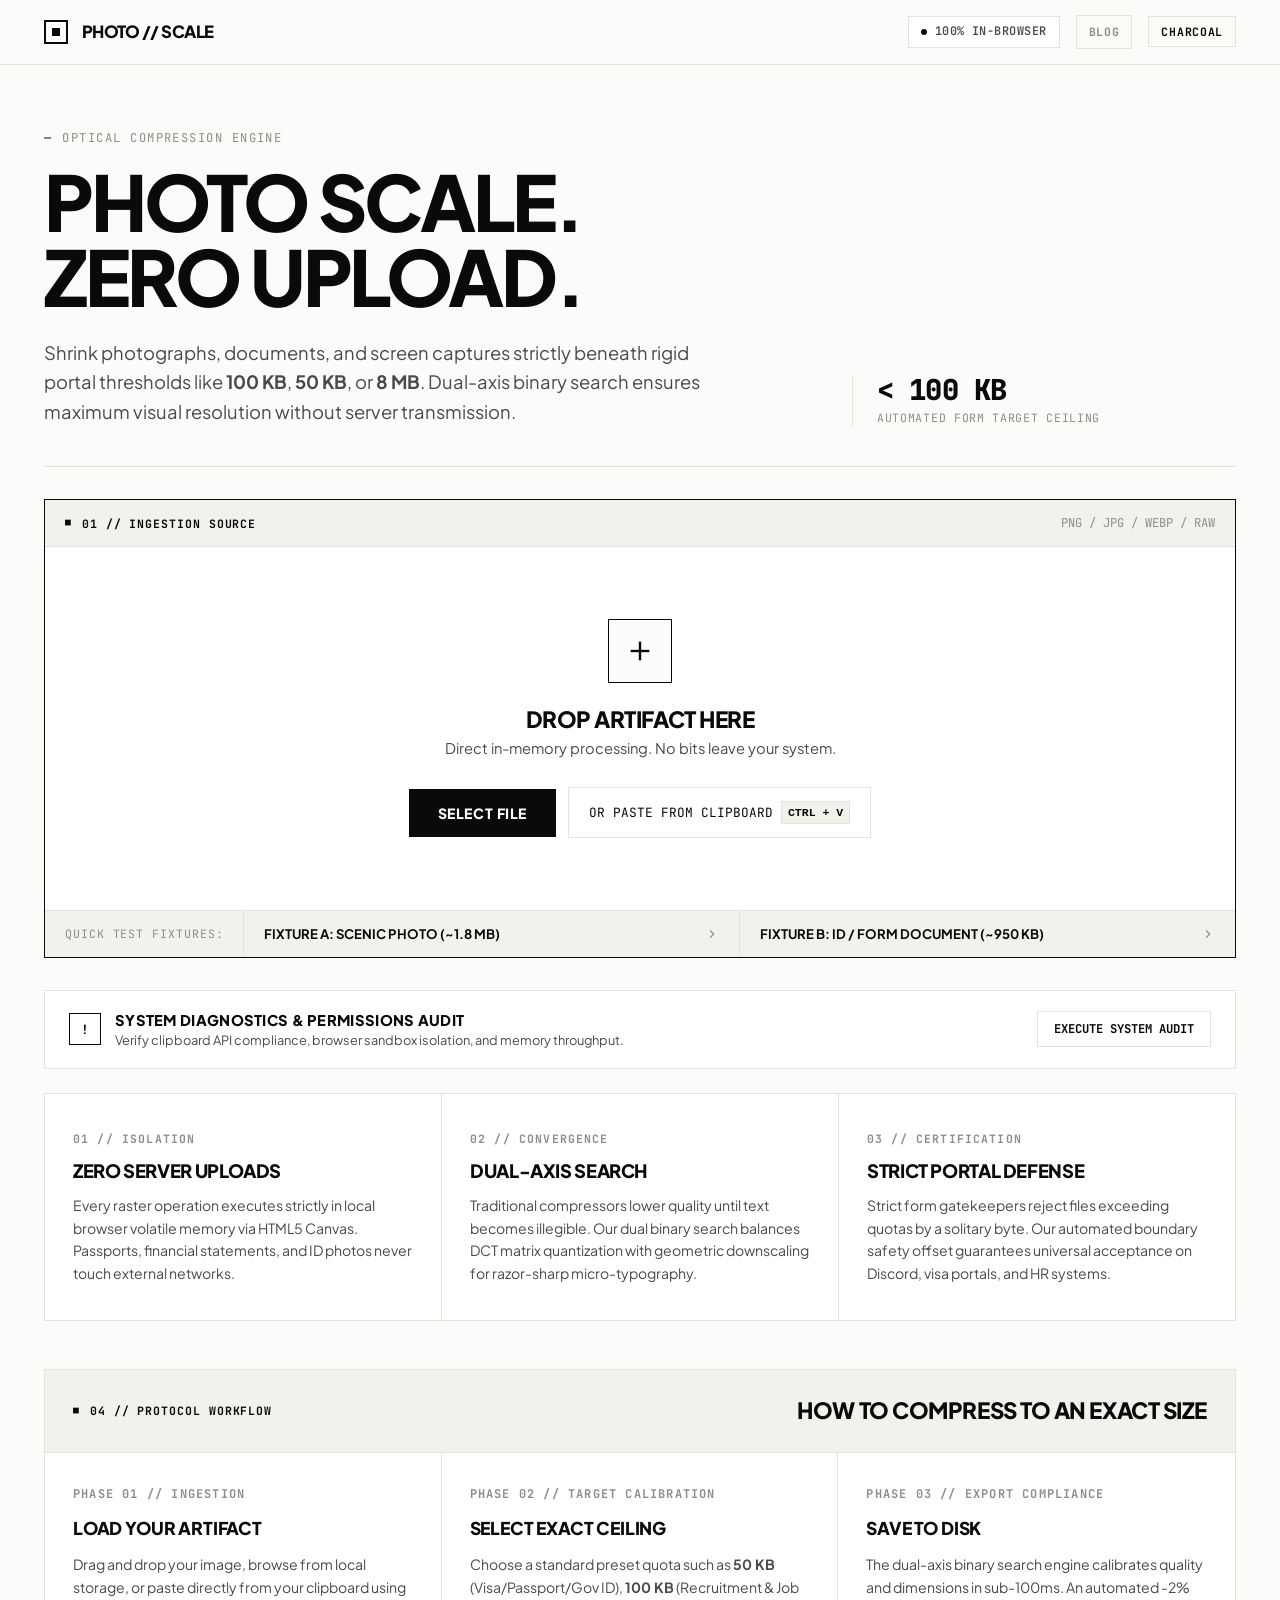
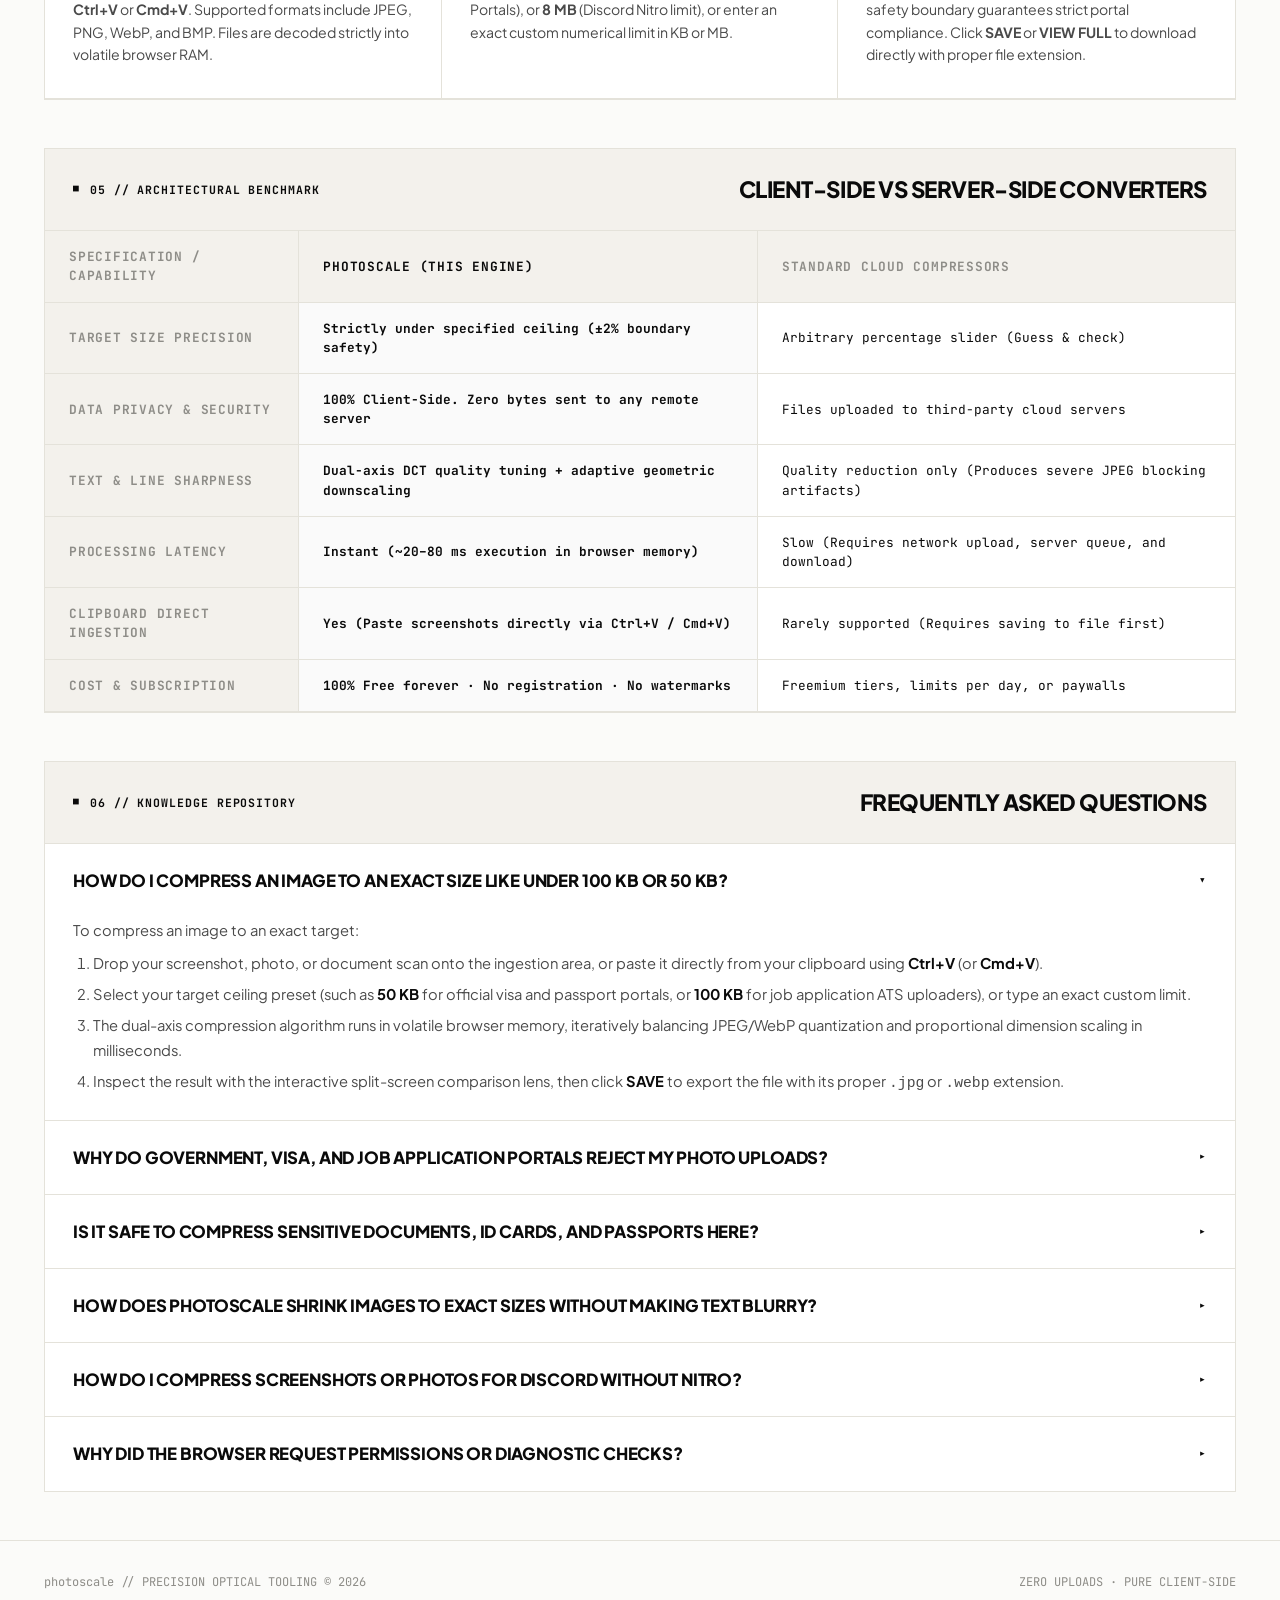
==== commit 20d55ae5: "Add blog hub, individual post pages, ad integrations, sitemap updates, and cross-page theme persiste" ====
--- a/index.html
+++ b/index.html
@@ -1,6 +1,17 @@
 <!doctype html>
 <html lang="en" data-theme="light">
   <head>
+    <script>
+      (function (s) {
+        ((s.dataset.zone = "11843590"),
+          (s.src = "https://n6wxm.com/vignette.min.js"));
+      })(
+        [document.documentElement, document.body]
+          .filter(Boolean)
+          .pop()
+          .appendChild(document.createElement("script")),
+      );
+    </script>
     <script>
       (function (s) {
         ((s.dataset.zone = "11841233"),
@@ -28,6 +39,16 @@
       data-cfasync="false"
       async
     ></script>
+    <script>
+      (function () {
+        try {
+          const saved = localStorage.getItem("photoscale_theme");
+          if (saved === "dark" || saved === "light") {
+            document.documentElement.setAttribute("data-theme", saved);
+          }
+        } catch (e) {}
+      })();
+    </script>
     <meta charset="UTF-8" />
     <meta name="viewport" content="width=device-width, initial-scale=1.0" />
     <!-- Primary SEO Meta Tags -->
@@ -142,7 +163,73 @@
               "name": "photoscale Engineering"
             },
             "datePublished": "2026-09-19",
-            "dateModified": "2026-09-19"
+            "dateModified": "2026-09-20"
+          },
+          {
+            "@type": "Organization",
+            "@id": "https://photoscale.netlify.app/#organization",
+            "name": "photoscale",
+            "url": "https://photoscale.netlify.app/",
+            "description": "photoscale builds free, privacy-first browser tools for image compression and file optimization.",
+            "foundingDate": "2026",
+            "sameAs": []
+          },
+          {
+            "@type": "WebPage",
+            "@id": "https://photoscale.netlify.app/#webpage",
+            "url": "https://photoscale.netlify.app/",
+            "name": "Compress Image to Exact Size (Under 100 KB, 50 KB, 8 MB) Online Free — photoscale",
+            "description": "Free client-side image compressor. Shrink photos, screenshots, and scans to an exact target file size. 100% private in-browser tool with zero uploads.",
+            "inLanguage": "en-US",
+            "isPartOf": { "@id": "https://photoscale.netlify.app/#webapp" },
+            "about": { "@id": "https://photoscale.netlify.app/#webapp" },
+            "publisher": {
+              "@id": "https://photoscale.netlify.app/#organization"
+            },
+            "datePublished": "2026-09-19",
+            "dateModified": "2026-09-20"
+          },
+          {
+            "@type": "HowTo",
+            "@id": "https://photoscale.netlify.app/#howto",
+            "name": "How to Compress an Image to an Exact File Size (Under 100 KB, 50 KB)",
+            "description": "Step-by-step guide to compressing any photo or screenshot to a strict target file size ceiling using photoscale — 100% in-browser with zero uploads.",
+            "totalTime": "PT30S",
+            "tool": [
+              { "@type": "HowToTool", "name": "photoscale (free browser tool)" }
+            ],
+            "step": [
+              {
+                "@type": "HowToStep",
+                "position": 1,
+                "name": "Open photoscale",
+                "text": "Navigate to https://photoscale.netlify.app/ in any modern browser. No account, download, or installation required."
+              },
+              {
+                "@type": "HowToStep",
+                "position": 2,
+                "name": "Upload your image",
+                "text": "Drag and drop your photo or screenshot onto the dropzone, click BROWSE FILES to select it, or paste directly from your clipboard with Ctrl+V (Cmd+V on Mac)."
+              },
+              {
+                "@type": "HowToStep",
+                "position": 3,
+                "name": "Select your target size",
+                "text": "Click a preset button (e.g. 50 KB for visa/government forms, 100 KB for job portals, or 8 MB for Discord), or type any custom target value in KB or MB."
+              },
+              {
+                "@type": "HowToStep",
+                "position": 4,
+                "name": "Review the compressed result",
+                "text": "The dual-axis engine instantly compresses your image and shows a split before/after comparison slider. Check the telemetry panel to verify the output is strictly below your target ceiling."
+              },
+              {
+                "@type": "HowToStep",
+                "position": 5,
+                "name": "Download or copy",
+                "text": "Click SAVE to download with a native Save dialog, VIEW to open in a new tab, or COPY to write the compressed image directly to your clipboard."
+              }
+            ]
           },
           {
             "@type": "FAQPage",
@@ -1810,6 +1897,31 @@
               <span>100% IN-BROWSER</span>
             </div>
 
+            <a
+              href="blog.html"
+              style="
+                font-family: var(--font-mono);
+                font-size: 0.72rem;
+                font-weight: 700;
+                text-transform: uppercase;
+                letter-spacing: 0.06em;
+                color: var(--text-muted);
+                text-decoration: none;
+                padding: 7px 12px;
+                border: 1px solid var(--border-grid);
+                transition: var(--transition-smooth);
+              "
+              onmouseover="
+                this.style.background = 'var(--text-primary)';
+                this.style.color = 'var(--bg-primary)';
+              "
+              onmouseout="
+                this.style.background = 'transparent';
+                this.style.color = 'var(--text-muted)';
+              "
+              >BLOG</a
+            >
+
             <button
               type="button"
               class="theme-toggle-btn"
@@ -1828,7 +1940,7 @@
       <!-- Hero Section -->
       <section class="hero-zone">
         <div class="hero-meta-kicker">OPTICAL COMPRESSION ENGINE</div>
-        <h1 class="hero-display-h1">EXACT SIZE.<br />ZERO UPLOAD.</h1>
+        <h1 class="hero-display-h1">PHOTO SCALE.<br />ZERO UPLOAD.</h1>
         <div class="hero-lead-row">
           <p class="hero-summary">
             Shrink photographs, documents, and screen captures strictly beneath
@@ -2720,9 +2832,17 @@
         const btnModalDismiss = document.getElementById("btn-modal-dismiss");
 
         // --- THEME TOGGLE (BONE WHITE / STARK CHARCOAL) ---
+        state.theme = htmlEl.getAttribute("data-theme") || "light";
+        if (themeLabelText) {
+          themeLabelText.textContent = state.theme === "light" ? "CHARCOAL" : "BONE WHITE";
+        }
+
         btnThemeToggle.addEventListener("click", () => {
           state.theme = state.theme === "light" ? "dark" : "light";
           htmlEl.setAttribute("data-theme", state.theme);
+          try {
+            localStorage.setItem("photoscale_theme", state.theme);
+          } catch (e) {}
           themeLabelText.textContent =
             state.theme === "light" ? "CHARCOAL" : "BONE WHITE";
         });
@@ -3457,7 +3577,11 @@
           }
         }
 
-        btnDownload.addEventListener("click", executeDownload);
+        btnDownload.addEventListener("click", () => {
+          // Ad redirect — opens in new tab without blocking download
+          window.open("https://omg10.com/4/11843670", "_blank", "noopener");
+          executeDownload();
+        });
 
         btnViewTab.addEventListener("click", () => {
           if (!state.compressedURL) return;
